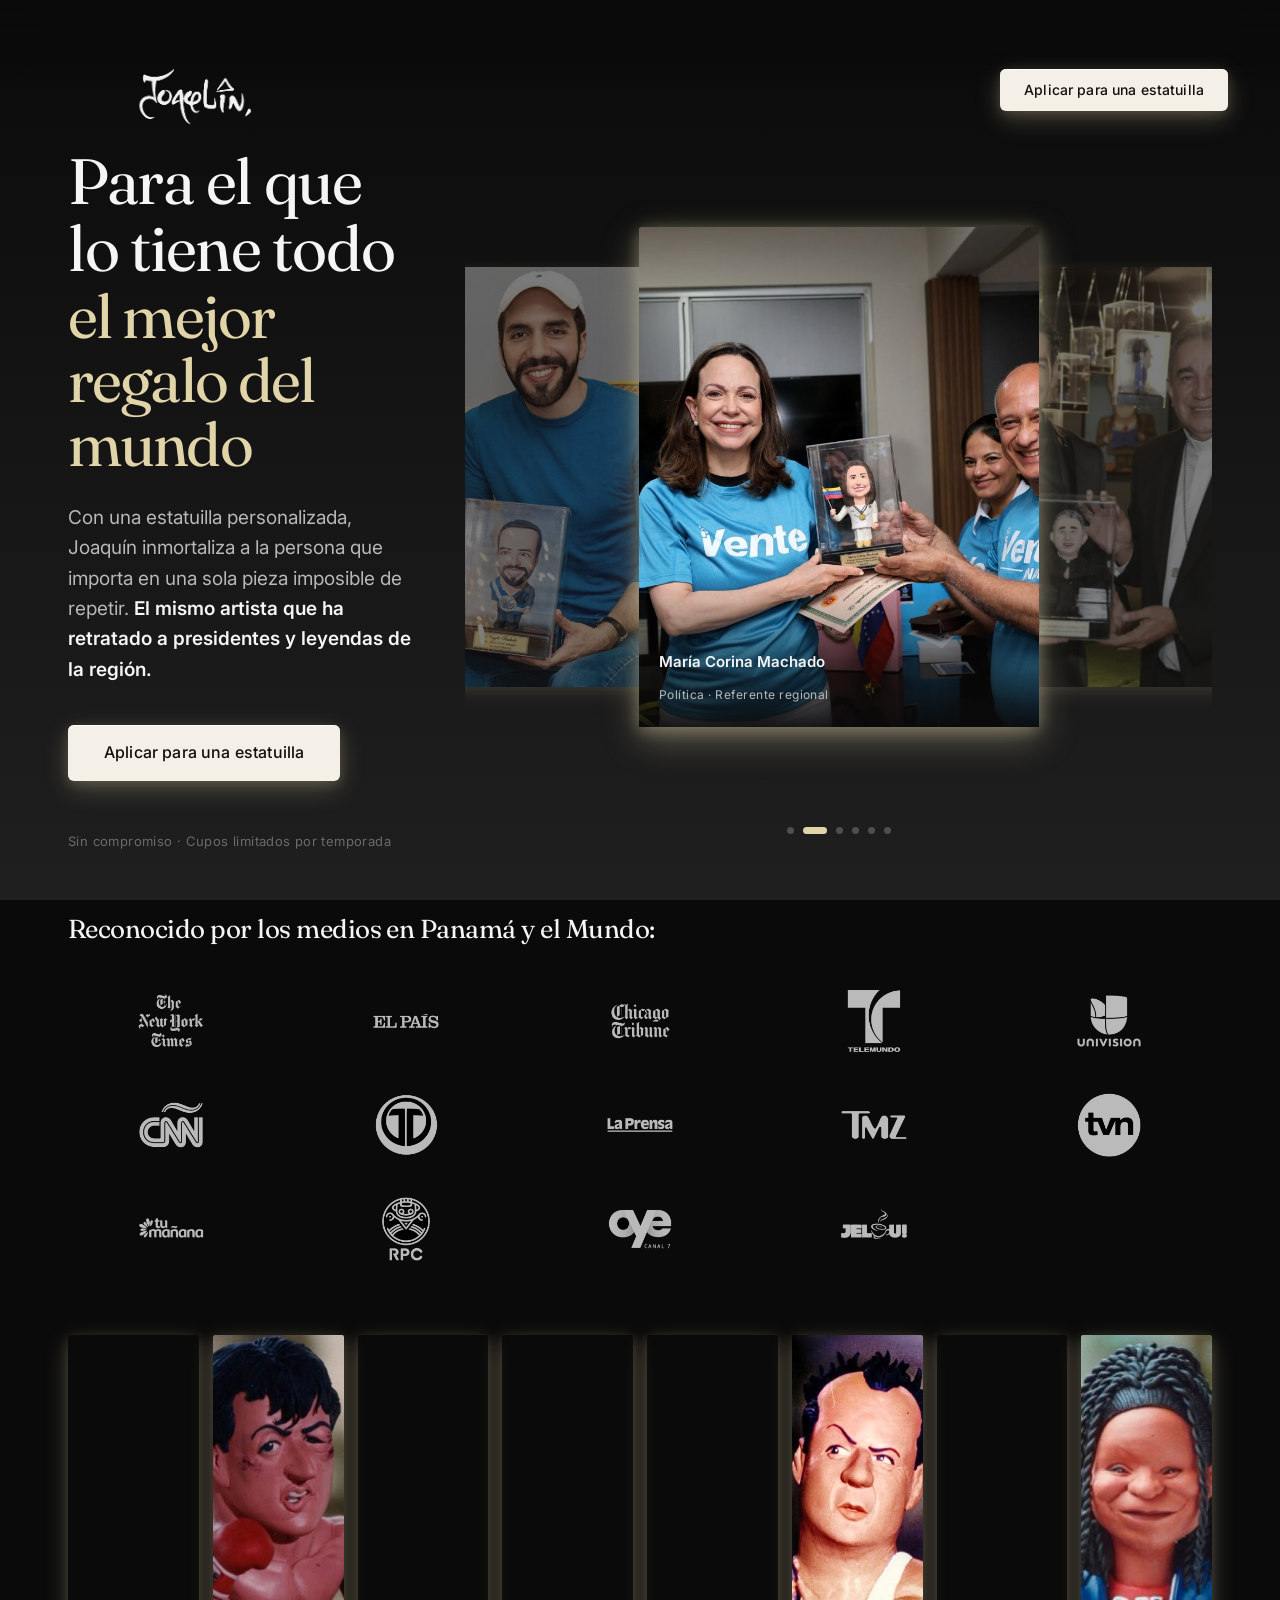
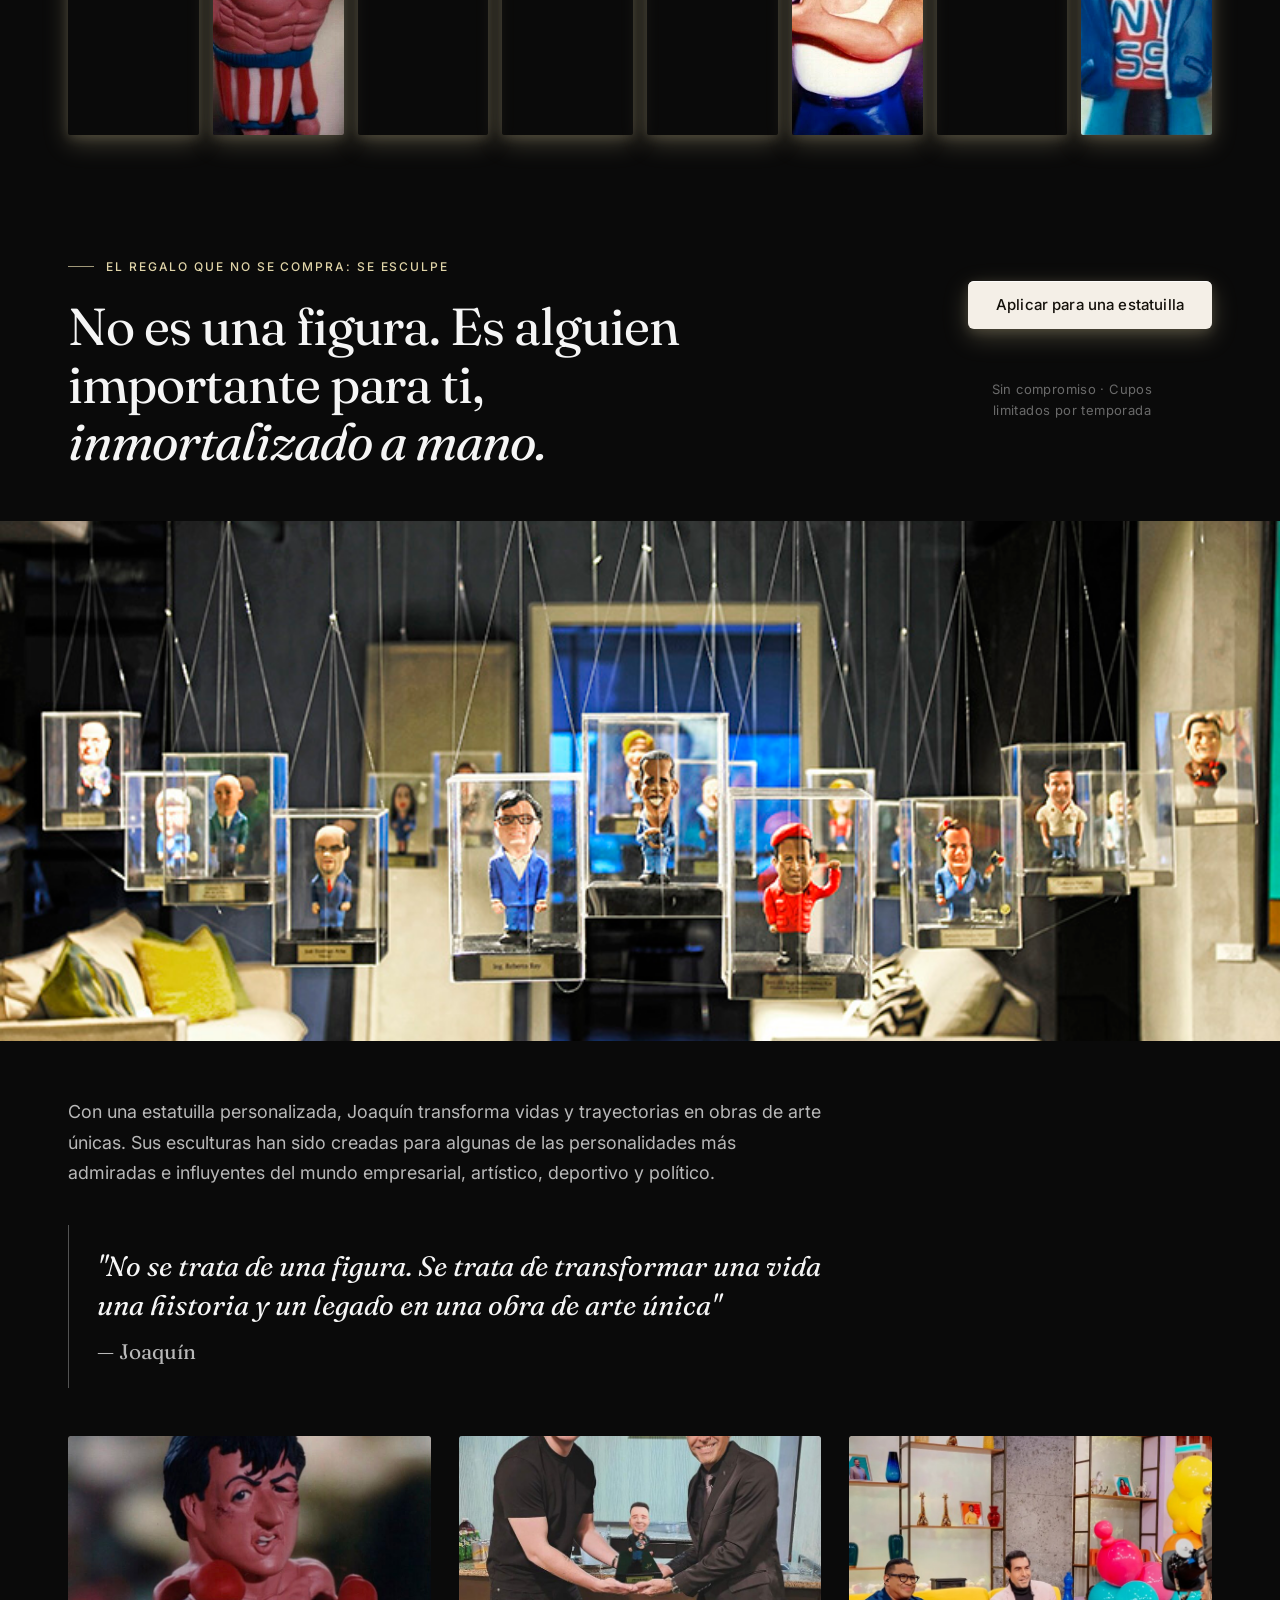
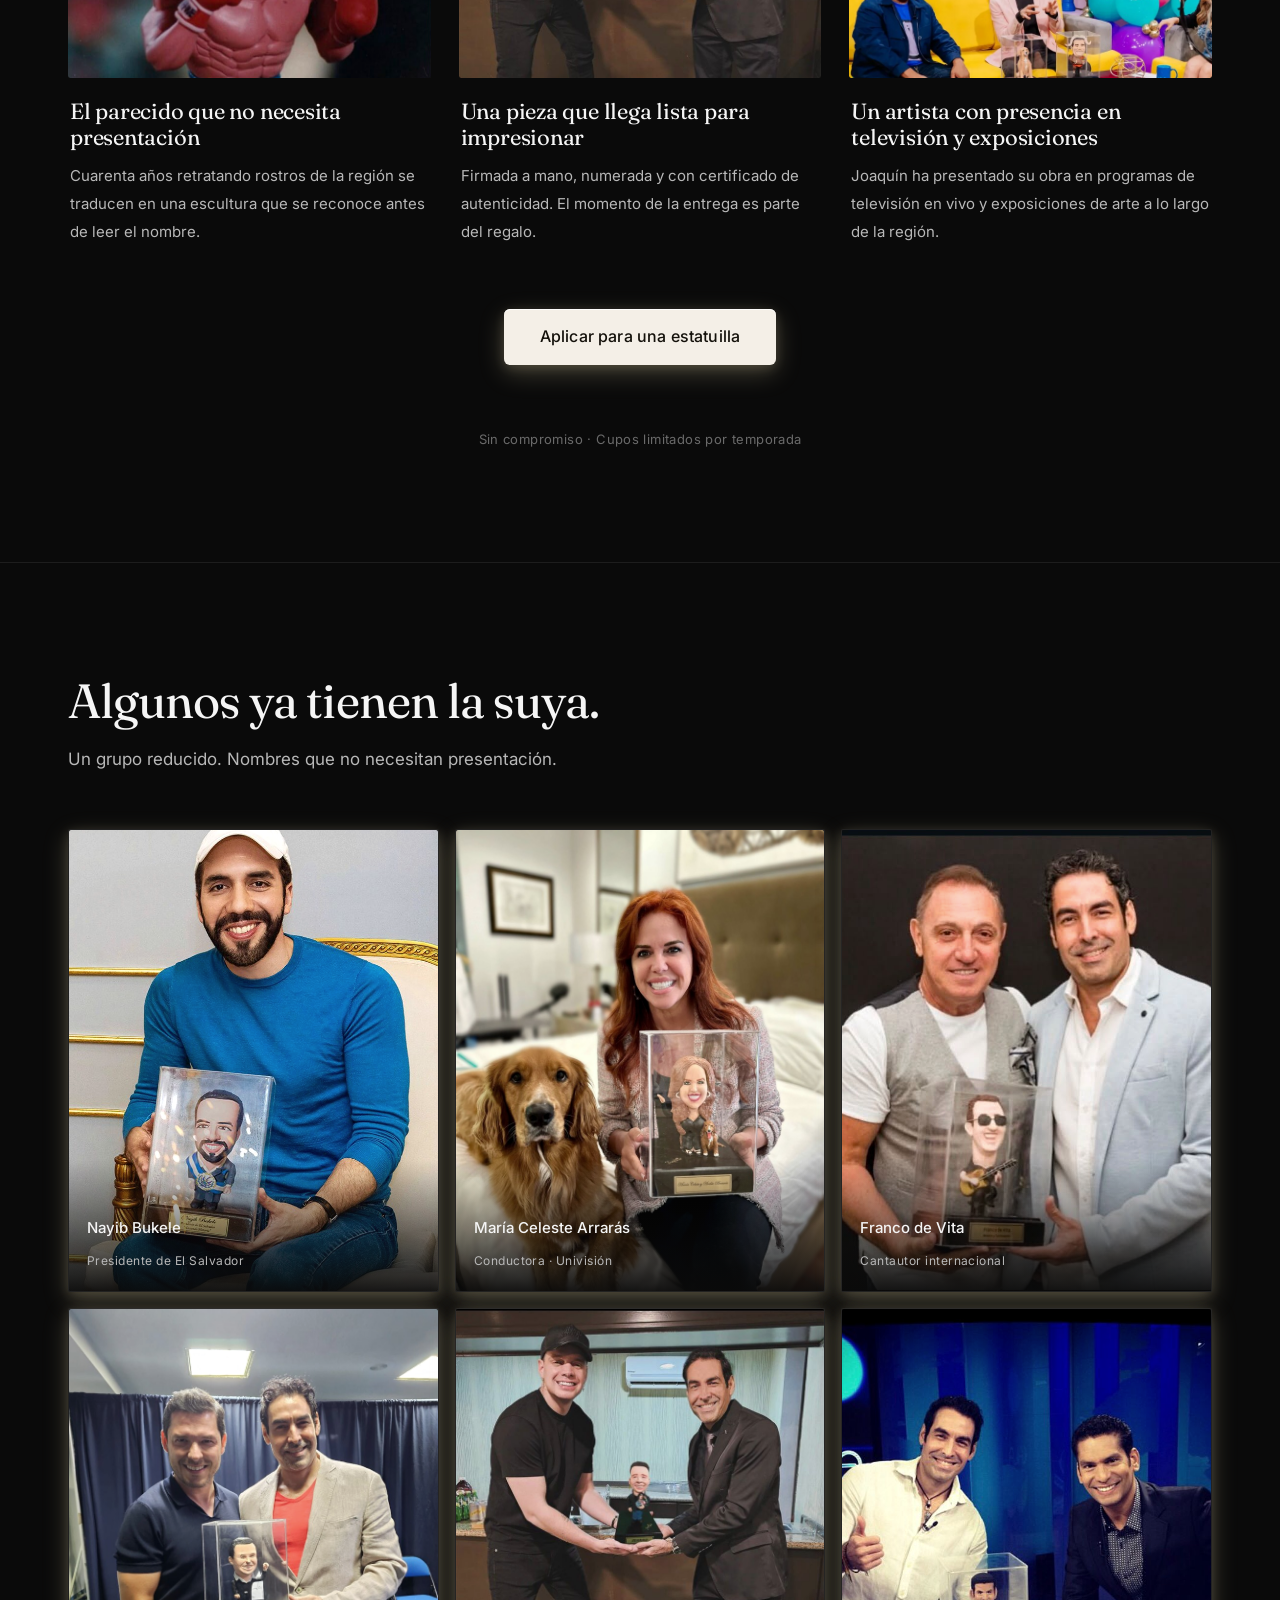
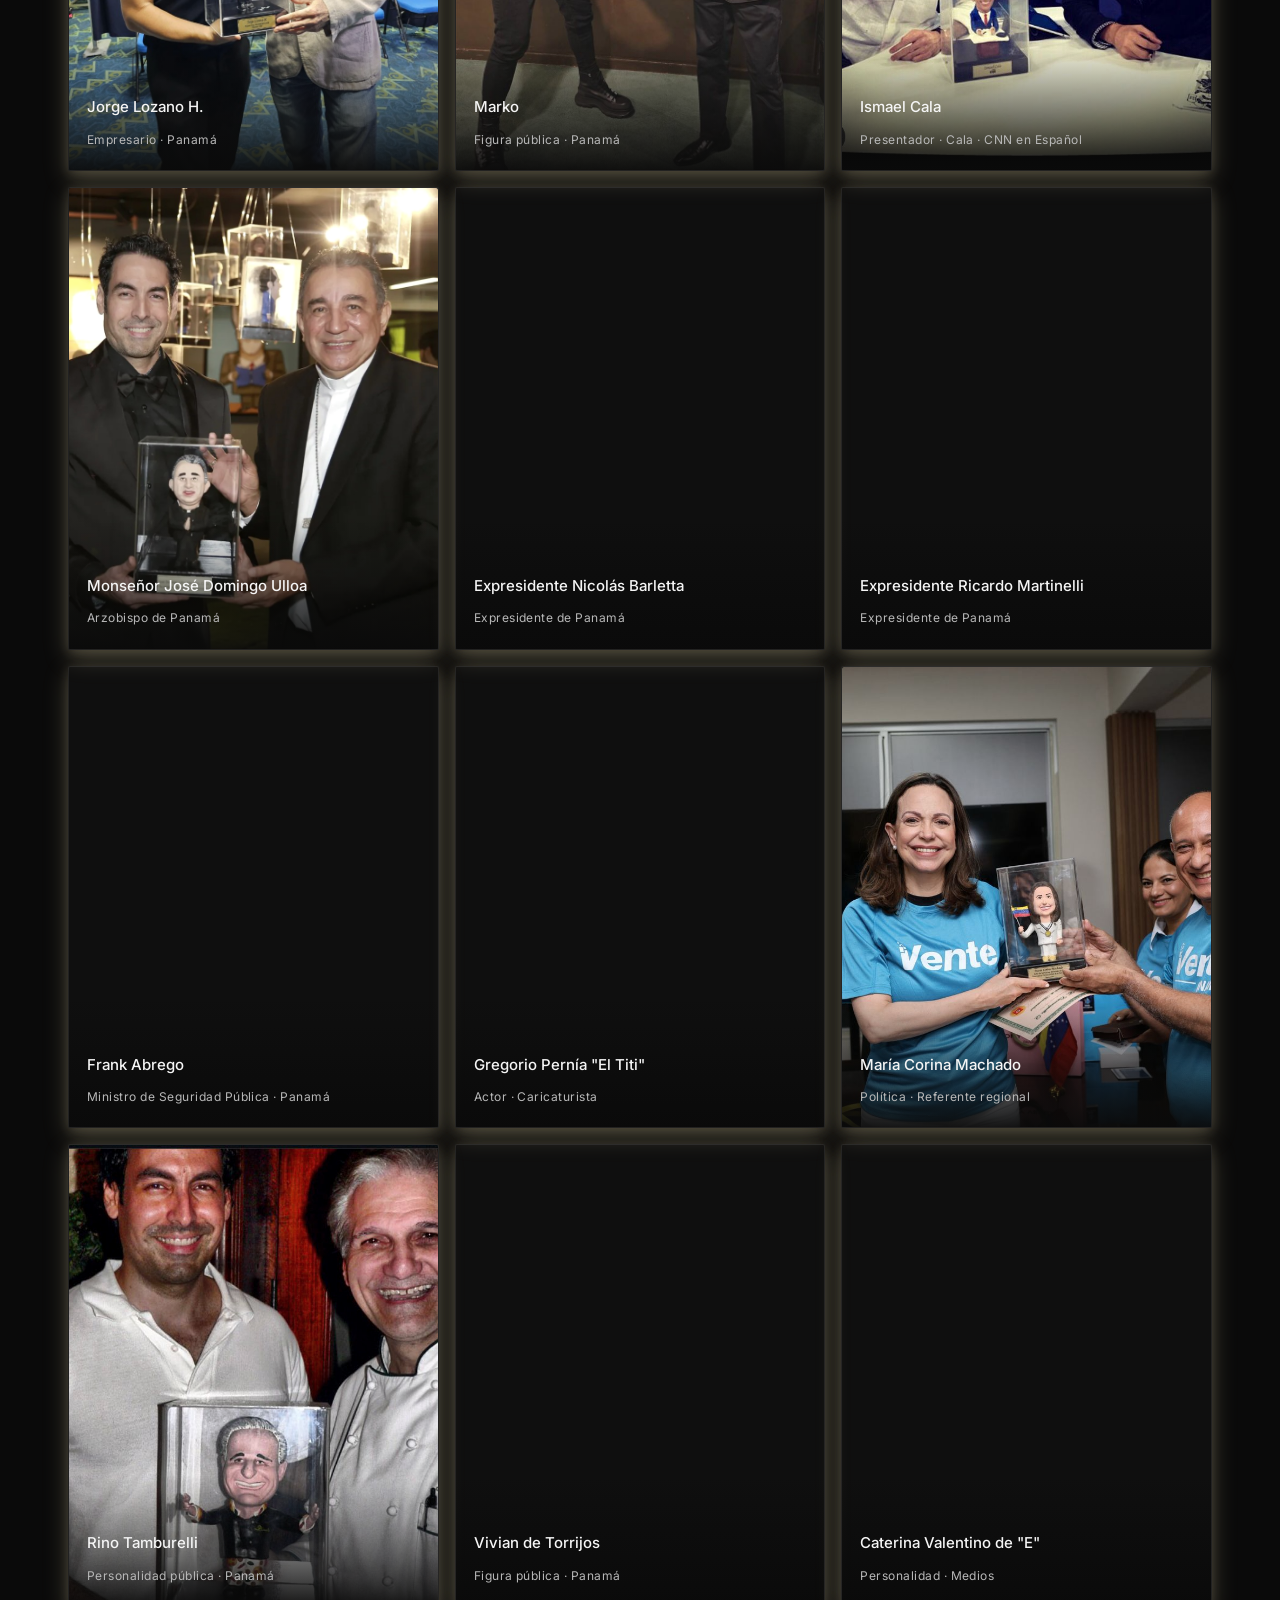
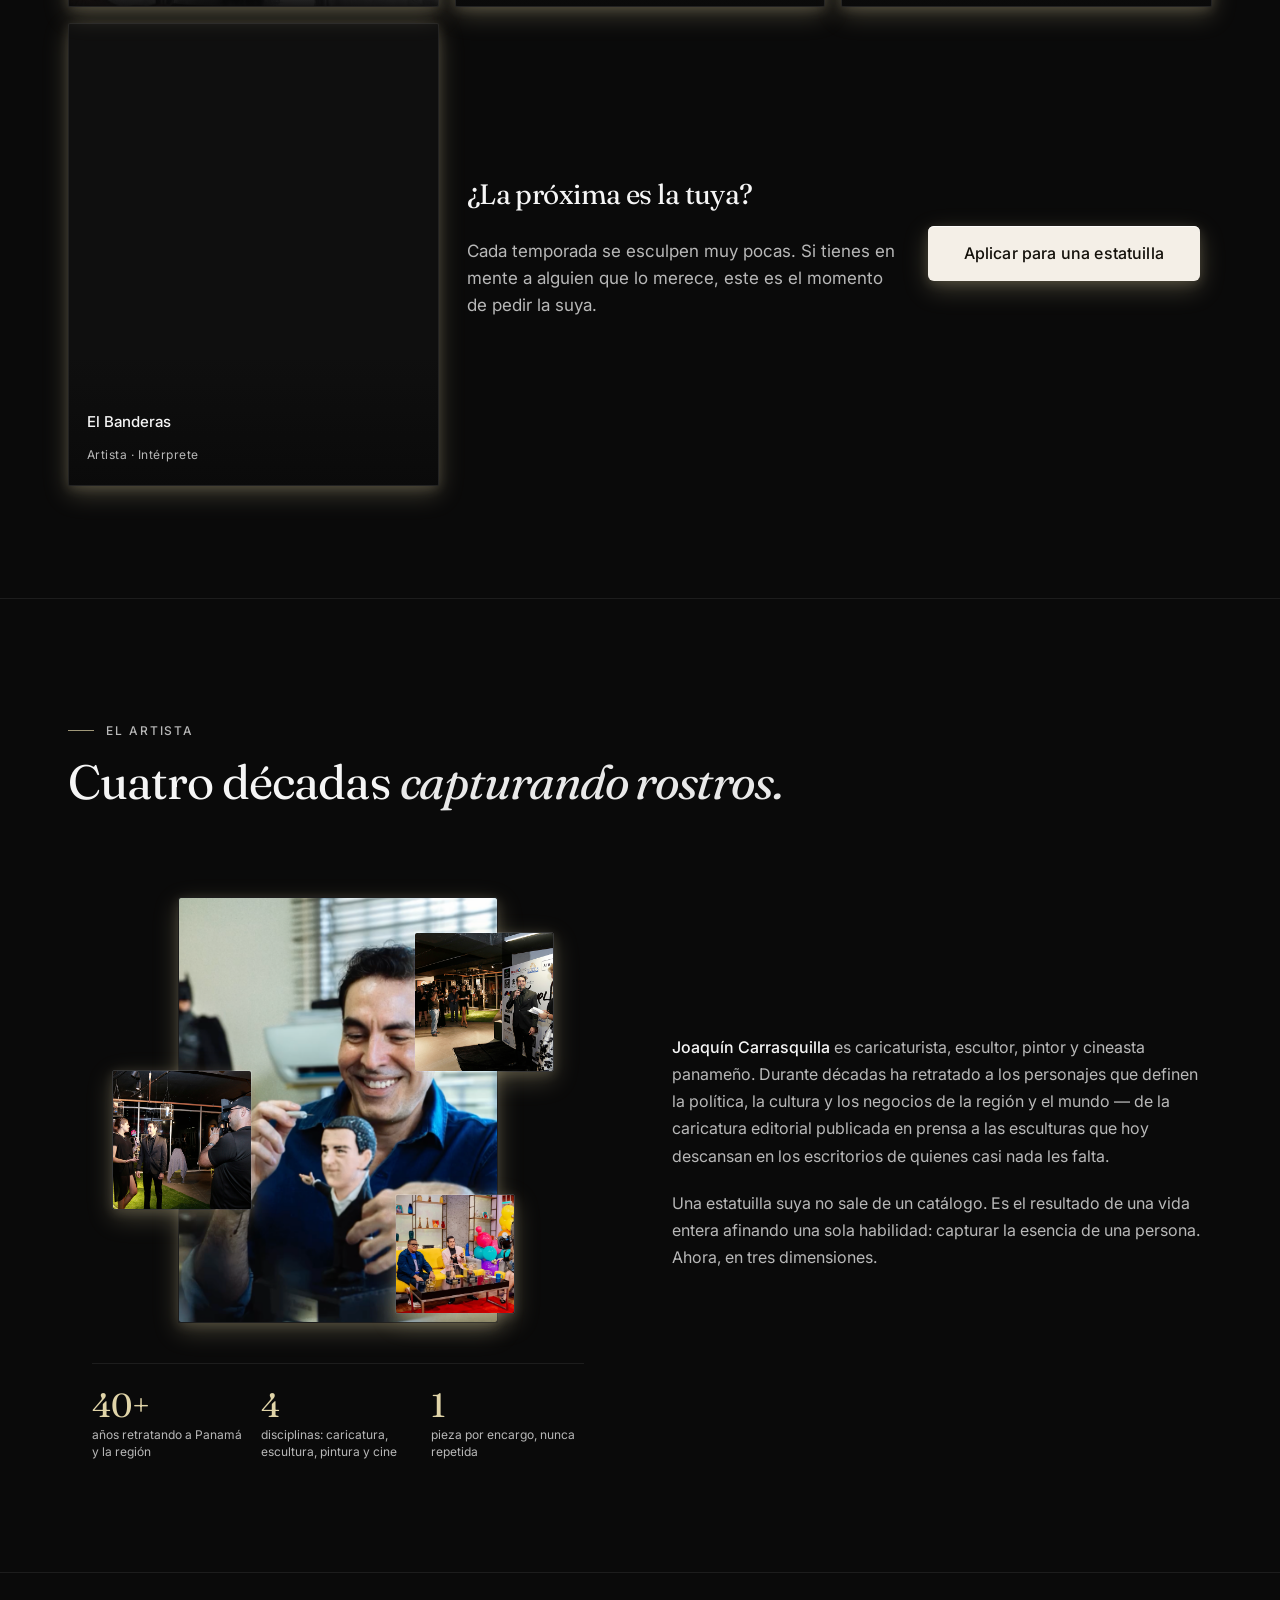
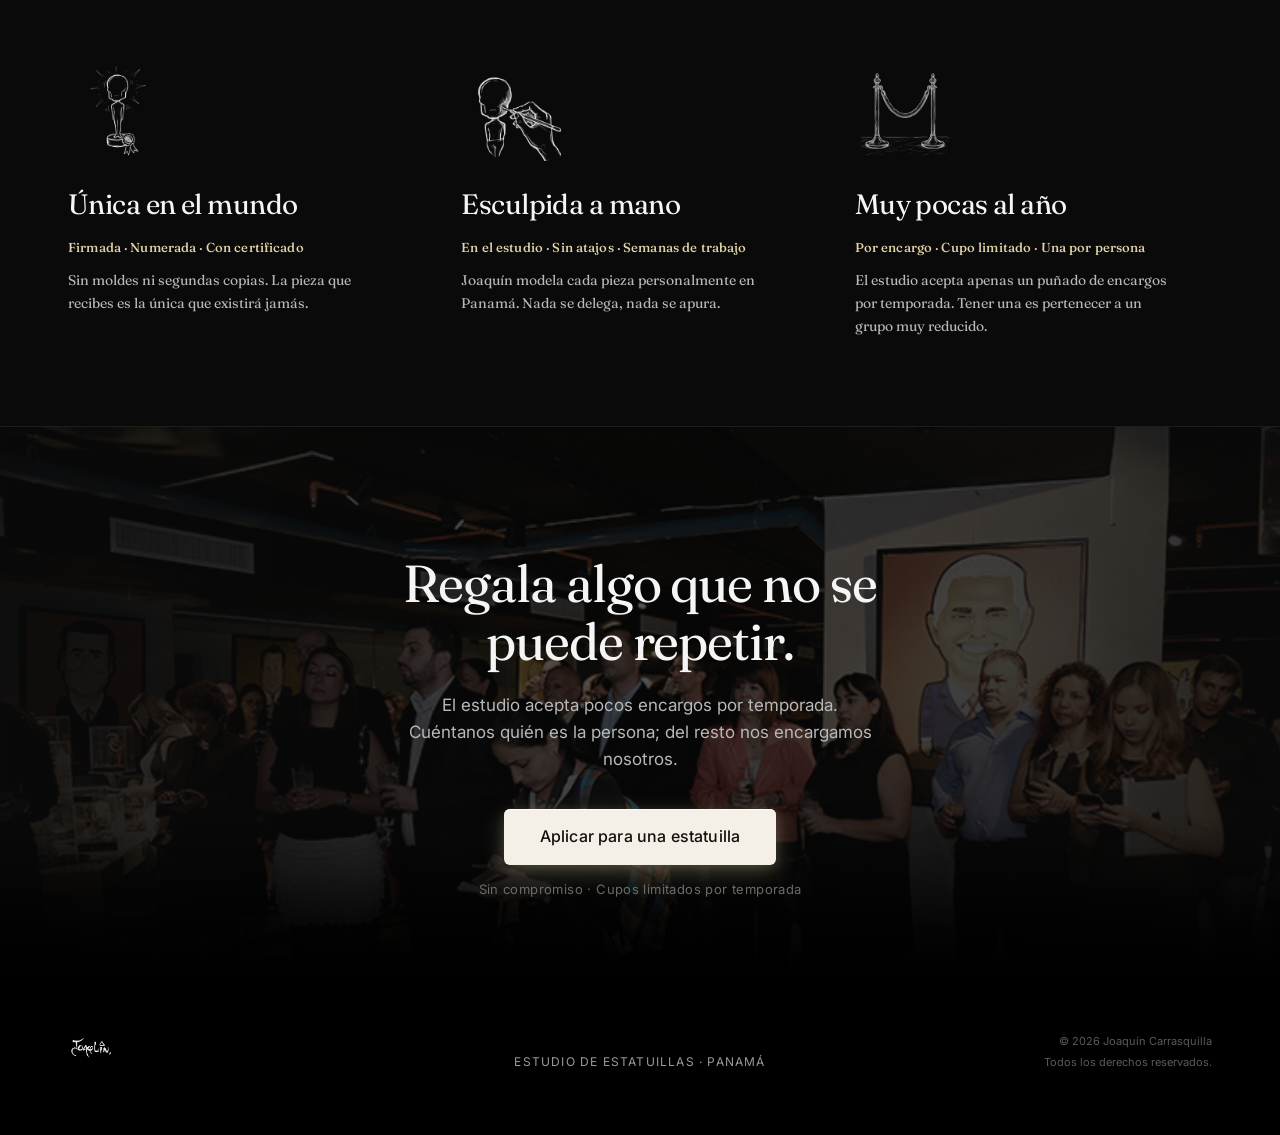
==== index.html @ ce5c1c15 "Update hero section, carousel, and styling - Change hero h1 to "Para el que lo tiene todo el mejor r" ====
<!doctype html>
<html lang="es">
<head>
  <meta charset="utf-8" />
  <meta name="viewport" content="width=device-width, initial-scale=1" />
  <title>Joaquín Carrasquilla — Estatuillas esculpidas a mano, por encargo</title>
  <meta name="description" content="Una escultura del rostro que importa, esculpida a mano por Joaquín Carrasquilla, el artista que ha retratado a presidentes y figuras de la región. Pieza única, firmada y numerada. Por encargo." />

  <link rel="preconnect" href="https://fonts.googleapis.com">
  <link rel="preconnect" href="https://fonts.gstatic.com" crossorigin>
  <link href="https://fonts.googleapis.com/css2?family=Inter:wght@300;400;500;600&family=Fraunces:ital,opsz,wght@0,9..144,400;0,9..144,500;1,9..144,400;1,9..144,500&display=swap" rel="stylesheet">

  <link rel="stylesheet" href="styles.css" />
</head>
<body>

  <!-- HEADER -->
  <header class="site-header">
    <div class="header-inner">
      <a class="logo" href="#top" aria-label="Joaquín Carrasquilla — inicio">
        <img src="assets/logo.png" alt="Joaquín Carrasquilla" width="320" height="88" decoding="async" />
      </a>
      <a class="btn btn-hero" href="solicitar.html">
        <span class="btn-label">Aplicar para una estatuilla</span>
      </a>
    </div>
  </header>

  <!-- HERO -->
  <section id="top" class="hero" aria-label="Presentación">
    <div class="hero-inner container">
      <div class="hero-content">
        <h1 class="hero-title">
          Para el que lo tiene todo<br />
          <span class="text-gold">el mejor regalo del mundo</span>
        </h1>
        <p class="hero-sub">
          Con una estatuilla personalizada, Joaquín inmortaliza a la persona que importa
          en una sola pieza imposible de repetir.
          <strong>El mismo artista que ha retratado a presidentes y leyendas de la región.</strong>
        </p>
        <a class="btn btn-hero" href="solicitar.html">
          <span class="btn-label">Aplicar para una estatuilla</span>
        </a>
        <p class="cta-note">Sin compromiso · Cupos limitados por temporada</p>
      </div>

      <div class="hero-carousel" aria-label="Galería de estatuillas">
        <div class="hero-slideshow">
          <figure class="hero-slide">
            <img src="assets/cliente-con-estatuilla/IMG_2627-e7383acf-987b-4b31-b4e6-dbb208cc5019.png" alt="Nayib Bukele con su estatuilla" decoding="async" />
            <figcaption>
              <strong>Nayib Bukele</strong>
              <span>Presidente de El Salvador</span>
            </figcaption>
          </figure>
          <figure class="hero-slide">
            <img src="assets/cliente-con-estatuilla/Maria Corina Machado.jpeg" alt="María Corina Machado con su estatuilla" decoding="async" />
            <figcaption>
              <strong>María Corina Machado</strong>
              <span>Política · Referente regional</span>
            </figcaption>
          </figure>
          <figure class="hero-slide">
            <img src="assets/cliente-con-estatuilla/Mis_esculturas__reunidas_en_un_mismo_espacio._Cada_pieza_con_su_historia__cada_detalle_con_su_r-2-c04f47b6-1784-4fe5-88b1-f902768b5a1e.png" alt="Monseñor Ulloa con su estatuilla en exposición" decoding="async" />
            <figcaption>
              <strong>Monseñor José Domingo Ulloa</strong>
              <span>Arzobispo de Panamá</span>
            </figcaption>
          </figure>
          <figure class="hero-slide">
            <img src="assets/cliente-con-estatuilla/IMG_2630-4d0dea5f-8acf-4399-ab27-2319d4a610f1.png" alt="Ismael Cala con su estatuilla en Cala CNN" decoding="async" />
            <figcaption>
              <strong>Ismael Cala</strong>
              <span>Presentador · Cala · CNN en Español</span>
            </figcaption>
          </figure>
          <figure class="hero-slide">
            <img src="assets/cliente-con-estatuilla/IMG_2628-bec510d0-ad0a-4d97-8ea1-d12f23ac2057.png" alt="María Celeste con su estatuilla" decoding="async" />
            <figcaption>
              <strong>María Celeste Arrarás</strong>
              <span>Conductora · Univisión</span>
            </figcaption>
          </figure>
          <figure class="hero-slide">
            <img src="assets/cliente-con-estatuilla/Franco-deVita.jpeg" alt="Franco de Vita con su estatuilla" decoding="async" />
            <figcaption>
              <strong>Franco de Vita</strong>
              <span>Cantautor internacional</span>
            </figcaption>
          </figure>
        </div>
      </div>
    </div>
  </section>

  <!-- AS SEEN ON -->
  <section class="seen-on" aria-label="Visto en medios">
    <div class="container">
      <p class="seen-on__label">Reconocido por los medios en Panamá y el Mundo:</p>
      <ul class="seen-on__grid">
        <li><img src="assets/media-logos/2-5.png" alt="The New York Times" width="120" height="48" loading="lazy" decoding="async" /></li>
        <li><img src="assets/media-logos/2-6.png" alt="El País" width="120" height="48" loading="lazy" decoding="async" /></li>
        <li><img src="assets/media-logos/2-4.png" alt="Chicago Tribune" width="120" height="48" loading="lazy" decoding="async" /></li>
        <li><img src="assets/media-logos/2-7.png" alt="Telemundo" width="120" height="48" loading="lazy" decoding="async" /></li>
        <li><img src="assets/media-logos/2-8.png" alt="Univisión" width="120" height="48" loading="lazy" decoding="async" /></li>
        <li><img src="assets/media-logos/6.png" alt="CNN en Español" width="120" height="48" loading="lazy" decoding="async" /></li>
        <li><img src="assets/media-logos/1.png" alt="Telemetro" width="120" height="48" loading="lazy" decoding="async" /></li>
        <li><img src="assets/media-logos/5.png" alt="La Prensa" width="120" height="48" loading="lazy" decoding="async" /></li>
        <li><img src="assets/media-logos/4.png" alt="TMZ" width="120" height="48" loading="lazy" decoding="async" /></li>
        <li><img src="assets/media-logos/2.png" alt="TVN" width="120" height="48" loading="lazy" decoding="async" /></li>
        <li><img src="assets/media-logos/7.png" alt="Tu Mañana" width="120" height="48" loading="lazy" decoding="async" /></li>
        <li><img src="assets/media-logos/8.png" alt="RPC" width="120" height="48" loading="lazy" decoding="async" /></li>
        <li><img src="assets/media-logos/9.png" alt="OYE Canal 7" width="120" height="48" loading="lazy" decoding="async" /></li>
        <li><img src="assets/media-logos/3.png" alt="Jelou!" width="120" height="48" loading="lazy" decoding="async" /></li>
      </ul>
    </div>
  </section>

  <!-- SCULPTURE STRIP -->
  <section class="sculpt-strip-section" aria-label="Esculturas esculpidas a mano">
    <div class="container">
      <ul class="sculpt-strip">
        <li class="sculpt-strip__item"><img src="assets/estatuilla-sola/IMG_2632-35d587b5-4e0b-45d2-9307-9f7c1fdc1393.png" alt="Estatuilla de Jorge Lozano H." width="300" height="400" loading="lazy" decoding="async" /></li>
        <li class="sculpt-strip__item sculpt-strip__item--mobile"><img src="assets/estatuilla-sola/escultura-rocky.jpeg" alt="Escultura caricatura de Rocky Balboa" width="300" height="400" loading="lazy" decoding="async" /></li>
        <li class="sculpt-strip__item"><img src="assets/estatuilla-sola/IMG_2633-0593293c-0584-4aa1-981b-858188f16f3b.png" alt="Estatuilla de Nayib Bukele" width="300" height="400" loading="lazy" decoding="async" /></li>
        <li class="sculpt-strip__item"><img src="assets/estatuilla-sola/escultura-hopkins.jpeg" alt="Escultura caricatura de Anthony Hopkins" width="300" height="400" loading="lazy" decoding="async" /></li>
        <li class="sculpt-strip__item"><img src="assets/estatuilla-sola/Mis_esculturas__reunidas_en_un_mismo_espacio._Cada_pieza_con_su_historia__cada_detalle_con_su_r-5-7283a736-3148-4349-a7e0-1f55900a8224.png" alt="Estatuilla de Álvaro Alvarado y Casimiro" width="300" height="400" loading="lazy" decoding="async" /></li>
        <li class="sculpt-strip__item sculpt-strip__item--mobile"><img src="assets/estatuilla-sola/escultura-willis.jpeg" alt="Escultura caricatura de Bruce Willis" width="300" height="400" loading="lazy" decoding="async" /></li>
        <li class="sculpt-strip__item"><img src="assets/estatuilla-sola/IMG_2634-b5064332-3b4e-409b-bf73-21cee9136ae9.png" alt="Estatuilla de María Celeste Arrarás" width="300" height="400" loading="lazy" decoding="async" /></li>
        <li class="sculpt-strip__item sculpt-strip__item--mobile"><img src="assets/estatuilla-sola/escultura-whoopi.jpeg" alt="Escultura caricatura de Whoopi Goldberg" width="300" height="400" loading="lazy" decoding="async" /></li>
      </ul>
    </div>
  </section>

  <!-- MAIN COPY -->
  <section class="story">
    <div class="container story-inner story-inner--wide">
      <div class="story-intro">
        <div class="story-intro__copy">
          <p class="story-kicker">El regalo que no se compra: se esculpe</p>
          <h2 class="story-title">No es una figura. Es alguien importante para ti, <em>inmortalizado a mano.</em></h2>
        </div>
        <div class="story-intro__action">
          <a class="btn btn-hero" href="solicitar.html">
            <span class="btn-label">Aplicar para una estatuilla</span>
          </a>
          <p class="cta-note">Sin compromiso · Cupos limitados por temporada</p>
        </div>
      </div>
    </div>

    <figure class="story-banner" aria-hidden="true">
      <img
        src="assets/expocision/esculturas_colgadas_expo-9c81c54c-c527-4c65-b3d5-cafd2fafb744.png"
        alt=""
        loading="lazy" decoding="async"
      />
    </figure>

    <div class="container story-inner story-inner--wide">
      <div class="story-body">
        <p>
          Con una estatuilla personalizada, Joaquín transforma vidas y trayectorias en obras de arte únicas. Sus esculturas han sido creadas para algunas de las personalidades
          más admiradas e influyentes del mundo empresarial, artístico, deportivo y político.
        </p>
        <p class="story-pull">
          "No se trata de una figura. Se trata de transformar una vida una historia y un legado en una obra de arte única"<br />
          <span class="story-pull__attribution">— Joaquín</span>
        </p>
      </div>

      <ul class="story-points" aria-label="Por qué es diferente">
        <li class="story-point">
          <div class="story-point__media">
            <img src="assets/estatuilla-sola/escultura-rocky.jpeg" alt="Estatuilla esculpida a mano por Joaquín Carrasquilla" loading="lazy" decoding="async" />
          </div>
          <div class="story-point__copy">
            <strong>El parecido que no necesita presentación</strong>
            <span>Cuarenta años retratando rostros de la región se traducen en una escultura que se reconoce antes de leer el nombre.</span>
          </div>
        </li>
        <li class="story-point">
          <div class="story-point__media">
            <img src="assets/cliente-con-estatuilla/IMG_2631-c5213967-e4c7-443c-9366-b4a86f2693a8.png" alt="Entrega de estatuilla de Marko" loading="lazy" decoding="async" />
          </div>
          <div class="story-point__copy">
            <strong>Una pieza que llega lista para impresionar</strong>
            <span>Firmada a mano, numerada y con certificado de autenticidad. El momento de la entrega es parte del regalo.</span>
          </div>
        </li>
        <li class="story-point">
          <div class="story-point__media">
            <img src="assets/joaquin-en-vivo/Gracias_a__jeloutvn_por_la_invitacio_n_y_a__eddyvasquezwao___nathygonzalez7_y__adrisininsta_por_-8d13ff79-414c-4a55-bda4-de28b7d63c16.png" alt="Joaquín presentando sus esculturas en televisión en vivo" loading="lazy" decoding="async" />
          </div>
          <div class="story-point__copy">
            <strong>Un artista con presencia en televisión y exposiciones</strong>
            <span>Joaquín ha presentado su obra en programas de televisión en vivo y exposiciones de arte a lo largo de la región.</span>
          </div>
        </li>
      </ul>

      <div class="section-cta section-cta--story">
        <a class="btn btn-hero" href="solicitar.html">
          <span class="btn-label">Aplicar para una estatuilla</span>
        </a>
        <p class="cta-note">Sin compromiso · Cupos limitados por temporada</p>
      </div>
    </div>
  </section>

  <!-- SOCIAL PROOF -->
  <section id="galeria" class="proof" aria-label="Quién ya tiene la suya">
    <div class="container">
      <header class="section-head">
        <h2 class="section-title">Algunos ya tienen la suya.</h2>
        <p class="section-lead">Un grupo reducido. Nombres que no necesitan presentación.</p>
      </header>

      <div class="proof-grid">
        <figure class="proof-card">
          <img src="assets/cliente-con-estatuilla/IMG_2627-e7383acf-987b-4b31-b4e6-dbb208cc5019.png" alt="Nayib Bukele con su estatuilla" loading="lazy" decoding="async" />
          <figcaption>
            <strong>Nayib Bukele</strong>
            <span>Presidente de El Salvador</span>
          </figcaption>
        </figure>
        <figure class="proof-card">
          <img src="assets/cliente-con-estatuilla/IMG_2628-bec510d0-ad0a-4d97-8ea1-d12f23ac2057.png" alt="María Celeste con su estatuilla" loading="lazy" decoding="async" />
          <figcaption>
            <strong>María Celeste Arrarás</strong>
            <span>Conductora · Univisión</span>
          </figcaption>
        </figure>
        <figure class="proof-card">
          <img src="assets/cliente-con-estatuilla/Franco-deVita.jpeg" alt="Franco de Vita con su estatuilla" loading="lazy" decoding="async" />
          <figcaption>
            <strong>Franco de Vita</strong>
            <span>Cantautor internacional</span>
          </figcaption>
        </figure>
        <figure class="proof-card">
          <img src="assets/cliente-con-estatuilla/IMG_2629-5e791392-01d3-4bed-9afb-c70bd09bcc63.png" alt="Jorge Lozano con su estatuilla" loading="lazy" decoding="async" />
          <figcaption>
            <strong>Jorge Lozano H.</strong>
            <span>Empresario · Panamá</span>
          </figcaption>
        </figure>
        <figure class="proof-card">
          <img src="assets/cliente-con-estatuilla/IMG_2631-c5213967-e4c7-443c-9366-b4a86f2693a8.png" alt="Entrega de estatuilla MARKO" loading="lazy" decoding="async" />
          <figcaption>
            <strong>Marko</strong>
            <span>Figura pública · Panamá</span>
          </figcaption>
        </figure>
        <figure class="proof-card">
          <img src="assets/cliente-con-estatuilla/IMG_2630-4d0dea5f-8acf-4399-ab27-2319d4a610f1.png" alt="Ismael Cala con su estatuilla" loading="lazy" decoding="async" />
          <figcaption>
            <strong>Ismael Cala</strong>
            <span>Presentador · Cala · CNN en Español</span>
          </figcaption>
        </figure>

        <figure class="proof-card proof-card--wide">
          <img src="assets/cliente-con-estatuilla/Mis_esculturas__reunidas_en_un_mismo_espacio._Cada_pieza_con_su_historia__cada_detalle_con_su_r-2-c04f47b6-1784-4fe5-88b1-f902768b5a1e.png" alt="Monseñor Ulloa con su estatuilla en exposición" loading="lazy" decoding="async" />
          <figcaption>
            <strong>Monseñor José Domingo Ulloa</strong>
            <span>Arzobispo de Panamá</span>
          </figcaption>
        </figure>

        <figure class="proof-card">
          <img src="assets/cliente-con-estatuilla/Expresidente Nicolás Barletta.jpeg" alt="Expresidente Nicolás Barletta con su estatuilla" loading="lazy" decoding="async" />
          <figcaption>
            <strong>Expresidente Nicolás Barletta</strong>
            <span>Expresidente de Panamá</span>
          </figcaption>
        </figure>

        <figure class="proof-card">
          <img src="assets/cliente-con-estatuilla/Expresidente Ricardo Martinelli.jpeg" alt="Expresidente Ricardo Martinelli con su estatuilla" loading="lazy" decoding="async" />
          <figcaption>
            <strong>Expresidente Ricardo Martinelli</strong>
            <span>Expresidente de Panamá</span>
          </figcaption>
        </figure>

        <figure class="proof-card">
          <img src="assets/cliente-con-estatuilla/Frank Abrego Ministro de Seguridad Pública.jpeg" alt="Frank Abrego con su estatuilla" loading="lazy" decoding="async" />
          <figcaption>
            <strong>Frank Abrego</strong>
            <span>Ministro de Seguridad Pública · Panamá</span>
          </figcaption>
        </figure>

        <figure class="proof-card">
          <img src="assets/cliente-con-estatuilla/Gregorio Pernía El Titi.jpeg" alt="Gregorio Pernía El Titi con su estatuilla" loading="lazy" decoding="async" />
          <figcaption>
            <strong>Gregorio Pernía "El Titi"</strong>
            <span>Actor · Caricaturista</span>
          </figcaption>
        </figure>

        <figure class="proof-card">
          <img src="assets/cliente-con-estatuilla/Maria Corina Machado.jpeg" alt="María Corina Machado con su estatuilla" loading="lazy" decoding="async" />
          <figcaption>
            <strong>María Corina Machado</strong>
            <span>Política · Referente regional</span>
          </figcaption>
        </figure>

        <figure class="proof-card">
          <img src="assets/cliente-con-estatuilla/Rino Tamburelli.jpeg" alt="Rino Tamburelli con su estatuilla" loading="lazy" decoding="async" />
          <figcaption>
            <strong>Rino Tamburelli</strong>
            <span>Personalidad pública · Panamá</span>
          </figcaption>
        </figure>

        <figure class="proof-card">
          <img src="assets/cliente-con-estatuilla/Vivian de Torrijos.jpeg" alt="Vivian de Torrijos con su estatuilla" loading="lazy" decoding="async" />
          <figcaption>
            <strong>Vivian de Torrijos</strong>
            <span>Figura pública · Panamá</span>
          </figcaption>
        </figure>

        <figure class="proof-card">
          <img src="assets/cliente-con-estatuilla/Caterina Valentino de E.jpeg" alt="Caterina Valentino de E con su estatuilla" loading="lazy" decoding="async" />
          <figcaption>
            <strong>Caterina Valentino de "E"</strong>
            <span>Personalidad · Medios</span>
          </figcaption>
        </figure>

        <figure class="proof-card">
          <img src="assets/cliente-con-estatuilla/El Banderas.jpeg" alt="El Banderas con su estatuilla" loading="lazy" decoding="async" />
          <figcaption>
            <strong>El Banderas</strong>
            <span>Artista · Intérprete</span>
          </figcaption>
        </figure>

        <div class="proof-cta">
          <h3 class="proof-cta__title">¿La próxima es la tuya?</h3>
          <div class="proof-cta__row">
            <p class="proof-cta__text">
              Cada temporada se esculpen muy pocas. Si tienes en mente a alguien que lo merece, este es el momento de pedir la suya.
            </p>
            <a class="btn btn-hero" href="solicitar.html">
              <span class="btn-label">Aplicar para una estatuilla</span>
            </a>
          </div>
        </div>
      </div>
    </div>
  </section>

  <!-- ARTIST -->
  <section class="artist" aria-label="Sobre el artista">
    <div class="container">
      <header class="section-head">
        <p class="section-eyebrow">El artista</p>
        <h2 class="section-title">Cuatro décadas <em>capturando rostros.</em></h2>
      </header>

      <div class="artist-layout">
        <div class="artist-visual">
          <div class="artist-collage">
            <figure class="artist-main">
              <img
                src="assets/joaquin-trabajando/Screenshot 2026-05-20 at 11.42.10 AM.png"
                alt="Joaquín Carrasquilla esculpiendo una estatuilla en su estudio"
                loading="lazy" decoding="async"
              />
            </figure>
            <figure class="artist-inset artist-inset--1">
              <img
                src="assets/joaquin-en-vivo/joako_expo_hablando_publico_atento_expo_addison-1f5ad973-8ae1-4104-9588-5958aeaedfd5.png"
                alt="Joaquín presentando en exposición Addison"
                loading="lazy" decoding="async"
              />
            </figure>
            <figure class="artist-inset artist-inset--2">
              <img
                src="assets/joaquin-en-vivo/joako_entrevista_addison_expo-15bf9979-554d-4e6a-a122-bf63397048c1.png"
                alt="Joaquín en entrevista en exposición"
                loading="lazy" decoding="async"
              />
            </figure>
            <figure class="artist-inset artist-inset--3">
              <img
                src="assets/joaquin-en-vivo/Gracias_a__jeloutvn_por_la_invitacio_n_y_a__eddyvasquezwao___nathygonzalez7_y__adrisininsta_por_-8d13ff79-414c-4a55-bda4-de28b7d63c16.png"
                alt="Joaquín en aparición televisiva"
                loading="lazy" decoding="async"
              />
            </figure>
          </div>

          <ul class="artist-stats" aria-label="Datos del artista">
            <li>
              <strong>40+</strong>
              <span>años retratando a Panamá y la región</span>
            </li>
            <li>
              <strong>4</strong>
              <span>disciplinas: caricatura, escultura, pintura y cine</span>
            </li>
            <li>
              <strong>1</strong>
              <span>pieza por encargo, nunca repetida</span>
            </li>
          </ul>
        </div>

        <div class="artist-copy">
          <p>
            <strong>Joaquín Carrasquilla</strong> es caricaturista, escultor, pintor y cineasta panameño.
            Durante décadas ha retratado a los personajes que definen la política, la cultura y los negocios
            de la región y el mundo — de la caricatura editorial publicada en prensa a las esculturas que hoy
            descansan en los escritorios de quienes casi nada les falta.
          </p>

          <p>
            Una estatuilla suya no sale de un catálogo. Es el resultado de una vida entera afinando
            una sola habilidad: capturar la esencia de una persona. Ahora, en tres dimensiones.
          </p>
        </div>
      </div>
    </div>
  </section>

  <!-- TRUST BADGES -->
  <section class="trust" aria-label="Garantías del estudio">
    <div class="container">
      <div class="trust-grid">

        <article class="trust-badge">
          <div class="trust-badge__icon" aria-hidden="true">
            <img src="assets/trust-icons/unique.png" alt="" width="100" height="100" decoding="async" />
          </div>
          <h3 class="trust-badge__title">Única en el mundo</h3>
          <p class="trust-badge__tags">Firmada · Numerada · Con certificado</p>
          <p class="trust-badge__text">Sin moldes ni segundas copias. La pieza que recibes es la única que existirá jamás.</p>
        </article>

        <article class="trust-badge">
          <div class="trust-badge__icon" aria-hidden="true">
            <img src="assets/trust-icons/hand-made.png" alt="" width="100" height="100" decoding="async" />
          </div>
          <h3 class="trust-badge__title">Esculpida a mano</h3>
          <p class="trust-badge__tags">En el estudio · Sin atajos · Semanas de trabajo</p>
          <p class="trust-badge__text">Joaquín modela cada pieza personalmente en Panamá. Nada se delega, nada se apura.</p>
        </article>

        <article class="trust-badge">
          <div class="trust-badge__icon" aria-hidden="true">
            <img src="assets/trust-icons/exclusive.png" alt="" width="100" height="100" decoding="async" />
          </div>
          <h3 class="trust-badge__title">Muy pocas al año</h3>
          <p class="trust-badge__tags">Por encargo · Cupo limitado · Una por persona</p>
          <p class="trust-badge__text">El estudio acepta apenas un puñado de encargos por temporada. Tener una es pertenecer a un grupo muy reducido.</p>
        </article>

      </div>
    </div>
  </section>

  <!-- FINAL CTA + FOOTER -->
  <section class="cta-band cta-band--closing" aria-label="Llamado a la acción">
    <div class="cta-band__bg">
      <img
        src="assets/expocision/gente_en_expo_addison-1b108e00-6ac4-42f6-a2d3-d2f6da8dff81.png"
        alt=""
        aria-hidden="true"
      />
    </div>
    <div class="cta-band__scrim"></div>
    <div class="container cta-band__content">
      <h2 class="cta-band__title">Regala algo que no se puede repetir.</h2>
      <p class="cta-band__text">
        El estudio acepta pocos encargos por temporada.
        Cuéntanos quién es la persona; del resto nos encargamos nosotros.
      </p>
      <a class="btn btn-cta-band" href="solicitar.html">
        <span class="btn-label">Aplicar para una estatuilla</span>
      </a>
      <p class="cta-note">Sin compromiso · Cupos limitados por temporada</p>
    </div>

    <footer class="site-footer site-footer--closing">
      <div class="site-footer__fade" aria-hidden="true"></div>
      <div class="container site-footer__inner">
        <div class="site-footer__grid">
          <div class="site-footer__logo">
            <img src="assets/logo.png" alt="Joaquín Carrasquilla" width="180" height="50" decoding="async" />
          </div>
          <div class="site-footer__center">
            <p>Estudio de estatuillas · Panamá</p>
          </div>
          <div class="site-footer__legal">
            <p>© 2026 Joaquín Carrasquilla</p>
            <p>Todos los derechos reservados.</p>
          </div>
        </div>
      </div>
    </footer>
  </section>

  <script src="script.js"></script>
</body>
</html>
---- styles.css ----
/* ============================================================
   Joaquín Carrasquilla — Conversion funnel
   Restrained · gallery · black + dark gray + warm ivory.
   Champagne gold used sparingly: accents, rules, key numerals.
   ============================================================ */

:root {
  --bg-top: #0a0a0a;
  --bg-mid: #141414;
  --bg-bot: #1f1f1f;
  --bg-card: rgba(255, 255, 255, 0.025);
  --bg-card-2: rgba(255, 255, 255, 0.04);
  --bg-inset: rgba(0, 0, 0, 0.25);
  --ink: #f5f5f5;
  --ink-soft: #b8b8b8;
  --ink-dim: #6a6a6a;
  --line: rgba(255, 255, 255, 0.08);
  --line-strong: rgba(255, 255, 255, 0.22);
  --gold: #e0d4a8;
  --gold-glow: rgba(224, 212, 168, 0.28);
  --gold-glow-strong: rgba(224, 212, 168, 0.38);
  --gold-drop-glow: 0 8px 26px rgba(224, 212, 168, 0.24), 0 3px 12px rgba(240, 225, 177, 0.16);
  --gold-drop-glow-strong: 0 12px 36px rgba(224, 212, 168, 0.36), 0 4px 16px rgba(240, 225, 177, 0.24), 0 0 20px rgba(224, 212, 168, 0.12);
  --image-radius: 2px;
  --max: 1200px;
  --display: "Fraunces", Georgia, serif;
  --serif: "Fraunces", Georgia, serif;
  --sans: "Inter", -apple-system, BlinkMacSystemFont, "Helvetica Neue", Arial, sans-serif;
  --header-h: 80px;
}

*, *::before, *::after { box-sizing: border-box; }

html {
  scroll-behavior: smooth;
  background: var(--bg-top);
}

body {
  margin: 0;
  padding: 0;
  overflow-x: hidden;
  background: linear-gradient(180deg, var(--bg-top) 0%, var(--bg-mid) 45%, var(--bg-bot) 100%);
  background-attachment: fixed;
  color: var(--ink);
  font-family: var(--sans);
  font-size: 17px;
  font-weight: 400;
  line-height: 1.65;
  -webkit-font-smoothing: antialiased;
  -moz-osx-font-smoothing: grayscale;
}

img { max-width: 100%; display: block; }

.hero-slide img,
.proof-card,
.artist-main,
.artist-inset,
.upload-thumb {
  border-radius: var(--image-radius);
  box-shadow: var(--gold-drop-glow);
}

.hero-slide img,
.proof-card img,
.artist-main img,
.artist-inset img,
.upload-thumb img,
.story-point__media img {
  border-radius: var(--image-radius);
}

a {
  color: inherit;
  text-decoration: none;
}

a:focus-visible,
button:focus-visible {
  outline: 2px solid var(--gold);
  outline-offset: 3px;
  border-radius: 2px;
}

em { font-style: italic; }

.container {
  width: 100%;
  max-width: var(--max);
  margin: 0 auto;
  padding: 0 28px;
}

/* ---------- Buttons ---------- */
.btn {
  display: inline-flex;
  flex-direction: column;
  align-items: center;
  justify-content: center;
  gap: 4px;
  font-family: var(--sans);
  cursor: pointer;
  border: none;
  border-radius: 6px;
  box-shadow: none;
  transition:
    background 0.3s ease,
    color 0.3s ease,
    border-color 0.3s ease,
    box-shadow 0.35s ease;
}

.btn-label {
  font-family: var(--sans);
  font-size: 15px;
  font-weight: 500;
  letter-spacing: 0.01em;
  text-transform: none;
  line-height: 1.35;
}

.btn-sub {
  font-family: var(--sans);
  font-size: 12px;
  font-weight: 400;
  letter-spacing: 0.01em;
  text-transform: none;
  opacity: 0.68;
}

/* Header — outlined ghost */
.btn-header {
  flex-direction: row;
  gap: 0;
  padding: 11px 20px;
  background: transparent;
  color: var(--ink);
  border: 1px solid rgba(255, 255, 255, 0.28);
  font-size: 14px;
  letter-spacing: 0.01em;
  font-weight: 500;
  text-transform: none;
  box-shadow: var(--gold-drop-glow);
}

.btn-header:hover {
  background: rgba(255, 255, 255, 0.06);
  border-color: rgba(255, 255, 255, 0.5);
  box-shadow: var(--gold-drop-glow-strong);
}

/* Primary CTAs — warm ivory, grounded */
.btn-hero,
.btn-cta-band,
.btn-submit,
.btn-form-next {
  padding: 17px 36px;
  background: #f4efe7;
  color: #14110b;
  box-shadow:
    inset 0 1px 0 rgba(255, 255, 255, 0.85),
    var(--gold-drop-glow);
}

.btn-hero:hover,
.btn-cta-band:hover,
.btn-submit:hover,
.btn-form-next:hover:not(:disabled) {
  background: #fffaf2;
  box-shadow:
    inset 0 1px 0 rgba(255, 255, 255, 0.9),
    var(--gold-drop-glow-strong);
}

.btn-hero:active,
.btn-cta-band:active,
.btn-submit:active,
.btn-form-next:active:not(:disabled) {
  background: #e8dcc4;
  color: #1a1408;
  box-shadow:
    inset 0 1px 0 rgba(255, 255, 255, 0.7),
    var(--gold-drop-glow);
  transition: background 0.12s ease, box-shadow 0.12s ease, color 0.12s ease;
}

.btn-cta-band {
  display: flex;
  width: fit-content;
  margin-inline: auto;
}

.btn-hero .btn-label,
.btn-cta-band .btn-label,
.btn-submit .btn-label {
  font-size: 16px;
  letter-spacing: 0.01em;
}

.btn-hero .btn-sub,
.btn-cta-band .btn-sub,
.btn-submit .btn-sub {
  color: #2a2a2a;
  opacity: 0.6;
}

.btn-submit {
  width: 100%;
  margin-top: 8px;
}

/* Footer — outlined ghost */
.btn-footer {
  flex-direction: row;
  padding: 11px 22px;
  background: transparent;
  color: var(--ink);
  border: 1px solid rgba(255, 255, 255, 0.22);
  font-size: 14px;
  letter-spacing: 0.01em;
  font-weight: 500;
  text-transform: none;
  box-shadow: var(--gold-drop-glow);
}

.btn-footer:hover {
  background: rgba(255, 255, 255, 0.05);
  border-color: rgba(255, 255, 255, 0.5);
  box-shadow: var(--gold-drop-glow-strong);
}

/* ---------- Header ---------- */
.site-header {
  position: relative;
  z-index: 100;
  height: var(--header-h);
  overflow: visible;
  background: linear-gradient(180deg, rgba(10, 10, 10, 0.86) 0%, rgba(10, 10, 10, 0.5) 80%, transparent 100%);
  backdrop-filter: blur(14px);
  -webkit-backdrop-filter: blur(14px);
}

.header-inner {
  max-width: var(--max);
  margin: 0 auto;
  height: 100%;
  padding: 0 12px;
  display: flex;
  align-items: center;
  justify-content: space-between;
  gap: 32px;
  overflow: visible;
}

.site-header .btn-hero {
  flex-direction: row;
  flex-shrink: 0;
  padding: 12px 24px;
  margin-top: 150px;
}

.site-header .btn-hero .btn-label {
  font-size: 14px;
}

.logo {
  display: flex;
  align-items: flex-end;
  align-self: stretch;
  overflow: visible;
}

.logo img {
  height: 88px;
  width: auto;
  display: block;
  opacity: 0.95;
  border-radius: 0;
  box-shadow: none;
  margin-bottom: -10px;
  transform: translateY(50px) translateX(100px) scale(1.5);
}

/* ---------- Hero ---------- */
.hero {
  position: relative;
  padding: 48px 0 56px;
  overflow: hidden;
}

.hero-inner {
  display: grid;
  grid-template-columns: repeat(3, minmax(0, 1fr));
  gap: 40px 48px;
  align-items: center;
}

.hero-content {
  grid-column: 1;
  position: relative;
  z-index: 5;
  max-width: none;
  margin-inline: 0;
  text-align: left;
}

.hero-carousel {
  grid-column: 2 / 4;
  position: relative;
  z-index: 1;
  width: 100%;
  min-width: 0;
}

/* Framed stage — single card, crossfade */
/* Coverflow stage — 3 cards visible (prev · active · next) */
.hero-slideshow {
  position: relative;
  height: clamp(440px, 52vw, 660px);
  overflow: hidden;
  isolation: isolate;
  touch-action: pan-y;
  user-select: none;
  -webkit-user-select: none;
  -webkit-tap-highlight-color: transparent;
}

.hero-slide {
  position: absolute;
  top: 50%;
  left: 50%;
  width: min(56%, 400px);
  margin: 0;
  opacity: 0;
  z-index: 0;
  pointer-events: none;
  transform: translate(-50%, -50%) scale(0.7);
  transform-origin: center center;
  backface-visibility: hidden;
  will-change: transform, opacity;
  transition:
    transform 0.75s cubic-bezier(0.22, 1, 0.36, 1),
    opacity 0.75s cubic-bezier(0.22, 1, 0.36, 1);
}

.hero-slide img {
  width: 100%;
  aspect-ratio: 4 / 5;
  height: auto;
  object-fit: cover;
  object-position: center 20%;
  border: none;
  filter: contrast(1.03) saturate(0.92);
  transition: box-shadow 0.75s ease;
}

/* Center card */
.hero-slide.is-active {
  opacity: 1;
  z-index: 3;
  pointer-events: auto;
  transform: translate(-50%, -50%) scale(1);
}

.hero-slide.is-active img {
  filter: contrast(1.04) saturate(0.95);
  box-shadow: var(--gold-drop-glow-strong);
}

/* Side cards (peeking) */
.hero-slide.is-prev {
  opacity: 0.5;
  z-index: 2;
  transform: translate(calc(-50% - 72%), -50%) scale(0.84);
}

.hero-slide.is-next {
  opacity: 0.5;
  z-index: 2;
  transform: translate(calc(-50% + 72%), -50%) scale(0.84);
}

.hero-slide.is-prev img,
.hero-slide.is-next img {
  filter: contrast(1) saturate(0.8) brightness(0.9);
}

/* Off-stage cards — parked to their correct side, fully hidden */
.hero-slide.is-far-prev {
  opacity: 0;
  z-index: 1;
  transform: translate(calc(-50% - 132%), -50%) scale(0.7);
}

.hero-slide.is-far-next {
  opacity: 0;
  z-index: 1;
  transform: translate(calc(-50% + 132%), -50%) scale(0.7);
}

.hero-slide figcaption {
  position: absolute;
  bottom: 0;
  left: 0;
  right: 0;
  padding: 64px 20px 20px;
  background: linear-gradient(
    0deg,
    rgba(10, 10, 10, 0.94) 0%,
    rgba(10, 10, 10, 0.45) 52%,
    transparent 100%
  );
  opacity: 0;
  transform: translateY(10px);
  transition:
    opacity 0.7s cubic-bezier(0.22, 1, 0.36, 1) 0.2s,
    transform 0.7s cubic-bezier(0.22, 1, 0.36, 1) 0.2s;
}

.hero-slide.is-active figcaption {
  opacity: 1;
  transform: translateY(0);
}

.hero-slide figcaption strong {
  display: block;
  font-family: var(--sans);
  font-size: 15px;
  font-weight: 600;
  letter-spacing: 0;
  margin-bottom: 4px;
  color: var(--ink);
}

.hero-slide figcaption span {
  font-size: 12px;
  color: var(--ink-soft);
  letter-spacing: 0.04em;
}

/* Prev / next arrows (overlaid on the stage) */
.hero-arrow {
  position: absolute;
  top: 50%;
  transform: translateY(-50%);
  z-index: 4;
  width: 44px;
  height: 44px;
  display: grid;
  place-items: center;
  padding: 0;
  border: 1px solid var(--line-strong);
  border-radius: 50%;
  background: rgba(10, 10, 10, 0.5);
  -webkit-backdrop-filter: blur(8px);
  backdrop-filter: blur(8px);
  color: var(--ink);
  cursor: pointer;
  opacity: 0;
  transition:
    opacity 0.3s ease,
    background 0.25s ease,
    border-color 0.25s ease;
}

.hero-arrow.prev { left: 12px; }
.hero-arrow.next { right: 12px; }

.hero-arrow svg { display: block; }

.hero-slideshow:hover .hero-arrow,
.hero-slideshow:focus-within .hero-arrow {
  opacity: 1;
}

.hero-arrow:hover,
.hero-arrow:focus-visible {
  background: rgba(10, 10, 10, 0.82);
  border-color: var(--gold);
  color: var(--gold);
}

/* Dots */
.hero-dots {
  display: flex;
  justify-content: center;
  align-items: center;
  gap: 9px;
  margin-top: 20px;
}

.hero-dot {
  width: 7px;
  height: 7px;
  padding: 0;
  border: 0;
  border-radius: 999px;
  background: var(--line-strong);
  cursor: pointer;
  transition:
    background 0.3s ease,
    width 0.3s cubic-bezier(0.22, 1, 0.36, 1);
}

.hero-dot:hover { background: var(--ink-soft); }

.hero-dot.is-active {
  width: 24px;
  background: var(--gold);
}

.hero-dot:focus-visible {
  outline: 2px solid var(--gold);
  outline-offset: 3px;
}

.hero-eyebrow {
  font-family: var(--sans);
  font-size: 12px;
  font-weight: 500;
  letter-spacing: 0.12em;
  text-transform: uppercase;
  color: var(--ink-soft);
  margin: 0 0 22px;
}

.hero-title {
  font-family: var(--serif);
  font-size: clamp(40px, 5vw, 72px);
  font-weight: 400;
  line-height: 1.04;
  letter-spacing: -0.02em;
  margin: 20px 0 26px;
  max-width: 14ch;
  color: var(--ink);
}

.hero-title em {
  font-family: var(--serif);
  font-style: italic;
  font-weight: 400;
  color: var(--gold);
  display: block;
  font-size: 0.96em;
  letter-spacing: -0.03em;
  margin-top: 4px;
  opacity: 1;
}

.text-gold {
  color: var(--gold);
  display: block;
  font-size: 0.96em;
  letter-spacing: -0.03em;
  margin-top: 4px;
}

.hero-sub {
  font-size: clamp(16px, 1.55vw, 19px);
  line-height: 1.6;
  color: var(--ink-soft);
  max-width: 42ch;
  margin: 0 0 40px;
  font-weight: 400;
}

.hero-sub strong {
  color: var(--ink);
  font-weight: 600;
}

.btn-hero {
  display: flex;
  width: fit-content;
  margin-inline: 0;
  margin-bottom: 50px;
}

/* ---------- As seen on ---------- */
.seen-on {
  padding: 0 0 64px;
}

.seen-on__label {
  font-family: var(--serif);
  font-size: clamp(20px, 2.4vw, 26px);
  font-weight: 400;
  letter-spacing: -0.02em;
  text-transform: none;
  color: var(--ink);
  text-align: left;
  margin: 0 0 32px;
  max-width: 22ch;
}

.seen-on__grid {
  list-style: none;
  padding: 0;
  margin: 0;
  display: grid;
  grid-template-columns: repeat(3, minmax(0, 1fr));
  gap: 24px 16px;
  align-items: center;
  justify-items: center;
}

.seen-on__grid li {
  display: flex;
  align-items: center;
  justify-content: center;
  width: 100%;
  max-width: none;
}

.seen-on__grid img {
  width: 100%;
  max-height: 52px;
  height: auto;
  object-fit: contain;
  object-position: center;
  opacity: 0.72;
  transition: opacity 0.25s ease;
}

.seen-on__grid img:hover {
  opacity: 0.95;
}

@media (min-width: 768px) {
  .seen-on__label {
    max-width: none;
    margin-bottom: 36px;
  }

  .seen-on__grid {
    grid-template-columns: repeat(5, minmax(0, 1fr));
    gap: 36px 28px;
  }

  .seen-on__grid img {
    max-height: 68px;
  }
}

/* ---------- Trust badges ---------- */
.trust {
  padding: 88px 0;
  border-top: 1px solid var(--line);
  border-bottom: 1px solid var(--line);
}

.trust-grid {
  display: grid;
  grid-template-columns: repeat(3, 1fr);
  gap: 48px 36px;
}

.trust-badge {
  text-align: left;
}

.trust-badge__icon {
  margin: 0 0 20px;
  display: flex;
  align-items: center;
  justify-content: flex-start;
}

.trust-badge__icon img {
  width: 100px;
  height: 100px;
  display: block;
  object-fit: contain;
  opacity: 0.92;
}

.trust-badge__title {
  font-family: var(--serif);
  font-size: clamp(22px, 2.4vw, 28px);
  font-weight: 400;
  letter-spacing: -0.02em;
  margin: 0 0 10px;
  color: var(--ink);
}

.trust-badge__tags {
  font-family: var(--serif);
  font-size: 13px;
  font-weight: 500;
  line-height: 1.55;
  letter-spacing: 0.01em;
  text-transform: none;
  color: var(--gold);
  margin: 0 0 12px;
  max-width: 34ch;
}

.trust-badge__text {
  font-family: var(--serif);
  font-size: 14px;
  color: var(--ink-soft);
  margin: 0;
  line-height: 1.65;
  max-width: 36ch;
  font-weight: 400;
}

/* ---------- Sculpture strip ---------- */
.sculpt-strip-section {
  padding: 8px 0 0;
}

.sculpt-strip {
  list-style: none;
  margin: 0;
  padding: 0;
  display: flex;
  gap: 14px;
}

.sculpt-strip__item {
  flex: 1 1 0;
  min-width: 0;
}

.sculpt-strip__item img {
  width: 100%;
  aspect-ratio: 3 / 4;
  object-fit: cover;
  object-position: center 28%;
  border-radius: var(--image-radius);
  box-shadow: var(--gold-drop-glow);
}

@media (max-width: 760px) {
  .sculpt-strip {
    display: grid;
    grid-template-columns: repeat(3, 1fr);
    gap: 10px;
  }

  /* Only the three featured sculptures on mobile — one clean row */
  .sculpt-strip__item:not(.sculpt-strip__item--mobile) {
    display: none;
  }
}

/* ---------- Story ---------- */
.story {
  padding: 112px 0;
}

.story-inner { max-width: 760px; }

.story-inner--wide {
  max-width: var(--max);
}

.story-inner--wide .story-body {
  max-width: 760px;
}

.story-intro {
  display: grid;
  grid-template-columns: minmax(0, 1fr) auto;
  align-items: start;
  column-gap: clamp(32px, 5vw, 64px);
  row-gap: 24px;
  margin-bottom: clamp(36px, 4vw, 52px);
}

.story-intro__copy {
  min-width: 0;
  max-width: 620px;
}

.story-intro__action {
  justify-self: end;
  padding-top: 34px;
}

.story-intro .story-title {
  margin-bottom: 0;
}

.story-intro .btn-hero {
  padding: 14px 28px;
  max-width: 100%;
}

.story-intro .btn-hero .btn-label {
  font-size: 15px;
  line-height: 1.3;
  text-align: center;
}

.story-kicker {
  font-family: var(--sans);
  font-size: 12px;
  font-weight: 500;
  letter-spacing: 0.16em;
  text-transform: uppercase;
  color: var(--gold);
  margin: 0 0 22px;
  display: inline-flex;
  align-items: center;
  gap: 12px;
}

.story-kicker::before {
  content: "";
  width: 26px;
  height: 1px;
  background: var(--gold);
  opacity: 0.7;
}

.story-title {
  font-family: var(--serif);
  font-size: clamp(32px, 4.6vw, 52px);
  font-weight: 400;
  line-height: 1.1;
  letter-spacing: -0.02em;
  margin: 0 0 28px;
  color: var(--ink);
}

.story-points {
  list-style: none;
  padding: 0;
  margin: 0;
  display: grid;
  grid-template-columns: repeat(3, 1fr);
  gap: 28px;
}

.story-point {
  display: flex;
  flex-direction: column;
  gap: 20px;
}

.story-point__media {
  overflow: hidden;
  border-radius: var(--image-radius);
}

.story-point__media img {
  width: 100%;
  aspect-ratio: 3 / 2;
  object-fit: cover;
  box-shadow: var(--gold-drop-glow);
  border-radius: var(--image-radius);
}

.story-point:first-child .story-point__media img {
  object-position: center 35%;
}

.story-point:nth-child(2) .story-point__media img {
  object-position: center 40%;
}

.story-point:nth-child(3) .story-point__media img {
  object-position: center 30%;
}

.story-point__copy {
  padding: 0 2px;
}

.story-point__copy strong {
  display: block;
  font-family: var(--serif);
  font-size: clamp(18px, 2vw, 22px);
  font-weight: 400;
  letter-spacing: -0.01em;
  margin-bottom: 10px;
  color: var(--ink);
  line-height: 1.2;
}

.story-point__copy span {
  font-family: var(--sans);
  font-size: 15px;
  line-height: 1.55;
  color: var(--ink-soft);
}

.story-banner {
  width: 100vw;
  max-width: 100vw;
  margin: 0 0 56px;
  position: relative;
  left: 50%;
  transform: translateX(-50%);
}

.story-banner img {
  width: 100%;
  height: clamp(240px, 42vw, 520px);
  object-fit: cover;
  object-position: center 45%;
  border-radius: 0;
  box-shadow: none;
}

.story-body p {
  font-size: clamp(16px, 1.4vw, 18px);
  line-height: 1.7;
  color: var(--ink-soft);
  margin: 0 0 22px;
}

.story-body strong {
  color: var(--ink);
  font-weight: 600;
}

.story-body em {
  font-family: var(--serif);
  font-style: italic;
  color: var(--ink);
  font-size: 1.05em;
}

.story-pull {
  font-family: var(--serif);
  font-size: clamp(20px, 2.4vw, 28px) !important;
  font-style: italic;
  font-weight: 400;
  color: var(--ink) !important;
  line-height: 1.4 !important;
  padding: 22px 0 22px 28px;
  border-left: 1px solid rgba(255, 255, 255, 0.3);
  margin: 36px 0 48px !important;
}

.story-pull__attribution {
  display: block;
  font-size: 0.75em;
  font-style: normal;
  margin-top: 12px;
  color: var(--ink-soft);
}

/* ---------- How it works ---------- */
.howto-head {
  margin-bottom: 36px;
}

.howto-title {
  font-family: var(--serif);
  font-size: clamp(26px, 3.2vw, 38px);
  font-weight: 400;
  line-height: 1.12;
  letter-spacing: -0.02em;
  margin: 0;
  color: var(--ink);
}

.howto-title em {
  font-family: var(--serif);
  font-style: italic;
  font-weight: 400;
  color: var(--gold);
}

.howto-steps {
  list-style: none;
  padding: 0;
  margin: 0;
  display: grid;
  grid-template-columns: repeat(4, 1fr);
  gap: 20px;
}

.howto-step {
  position: relative;
  display: flex;
  flex-direction: column;
  align-items: flex-start;
  gap: 14px;
  padding: 30px 24px;
  border: 1px solid var(--line);
  border-radius: 4px;
  background: var(--bg-card);
  transition:
    border-color 0.3s ease,
    transform 0.3s ease,
    box-shadow 0.35s ease;
}

.howto-step:hover {
  border-color: var(--line-strong);
  transform: translateY(-3px);
  box-shadow: var(--gold-drop-glow);
}

.howto-num {
  font-family: var(--serif);
  font-size: 17px;
  font-weight: 500;
  letter-spacing: 0.02em;
  color: var(--gold);
  width: 46px;
  height: 46px;
  display: inline-flex;
  align-items: center;
  justify-content: center;
  border: 1px solid var(--gold-glow);
  border-radius: 50%;
  flex: 0 0 auto;
}

.howto-step strong {
  font-family: var(--sans);
  font-size: 16px;
  font-weight: 600;
  letter-spacing: 0;
  color: var(--ink);
}

.howto-step p {
  margin: 0;
  font-family: var(--serif);
  font-size: 14.5px;
  line-height: 1.6;
  color: var(--ink-soft);
}

.howto-section {
  padding: 88px 0;
  border-top: 1px solid var(--line);
  border-bottom: 1px solid var(--line);
}

.section-cta {
  margin-top: 56px;
}

.section-cta--story {
  display: flex;
  flex-direction: column;
  align-items: center;
  padding-top: 8px;
}

/* Reassurance microcopy under primary CTAs */
.cta-note {
  margin: 14px 0 0;
  font-family: var(--sans);
  font-size: 13px;
  font-weight: 400;
  letter-spacing: 0.03em;
  color: var(--ink-dim);
  text-align: inherit;
}

.story-intro__action .cta-note {
  max-width: 26ch;
  text-align: center;
}

.proof-cta {
  grid-column: span 2;
  display: flex;
  flex-direction: column;
  align-items: flex-start;
  justify-content: center;
  gap: 16px;
  align-self: stretch;
  margin: 0;
  padding: 0 12px;
}

.proof-cta__title {
  font-family: var(--serif);
  font-size: clamp(22px, 2.4vw, 28px);
  font-weight: 400;
  line-height: 1.15;
  letter-spacing: -0.02em;
  color: var(--ink);
  margin: 0;
}

.proof-cta__row {
  display: flex;
  align-items: center;
  flex-wrap: nowrap;
  gap: 20px 28px;
  width: 100%;
}

.proof-cta__text {
  font-family: var(--sans);
  font-size: 17px;
  font-weight: 400;
  line-height: 1.6;
  letter-spacing: 0;
  color: var(--ink-soft);
  margin: 0;
  flex: 1 1 auto;
  min-width: 0;
}

.proof-cta .btn {
  flex: 0 0 auto;
}

/* ---------- Section headers ---------- */
.section-head { margin-bottom: 56px; }

.section-head--center { text-align: center; }

.section-head--center .section-lead { margin-inline: auto; }

.section-eyebrow {
  font-family: var(--sans);
  font-size: 12px;
  font-weight: 500;
  letter-spacing: 0.16em;
  text-transform: uppercase;
  color: var(--ink-soft);
  margin: 0 0 16px;
  display: inline-flex;
  align-items: center;
  gap: 12px;
}

.section-eyebrow::before {
  content: "";
  width: 26px;
  height: 1px;
  background: var(--gold);
  opacity: 0.7;
}

.section-title {
  font-family: var(--serif);
  font-size: clamp(30px, 4.2vw, 48px);
  font-weight: 400;
  line-height: 1.1;
  letter-spacing: -0.02em;
  margin: 0 0 18px;
  color: var(--ink);
}

.section-title em {
  font-family: var(--serif);
  font-style: italic;
  font-weight: 400;
  color: var(--ink);
  letter-spacing: -0.025em;
  opacity: 0.95;
}

.section-lead {
  font-size: 17px;
  color: var(--ink-soft);
  max-width: 50ch;
  margin: 0;
  line-height: 1.6;
  font-weight: 400;
}

/* ---------- Social proof ---------- */
.proof {
  padding: 112px 0;
  border-top: 1px solid var(--line);
}

.proof-grid {
  display: grid;
  grid-template-columns: repeat(3, 1fr);
  gap: 16px;
}

.proof-card {
  margin: 0;
  position: relative;
  overflow: hidden;
  border: 1px solid var(--line);
  background: var(--bg-card);
  transition: border-color 0.35s ease, transform 0.35s ease, box-shadow 0.35s ease;
}

.proof-card:hover {
  border-color: rgba(255, 255, 255, 0.22);
  transform: translateY(-3px);
  box-shadow: var(--gold-drop-glow-strong);
}

.proof-card img {
  width: 100%;
  aspect-ratio: 4 / 5;
  object-fit: cover;
  filter: contrast(1.02) saturate(0.88);
  transition: transform 0.5s ease, filter 0.5s ease;
}

.proof-card:hover img {
  transform: scale(1.03);
}

.proof-card figcaption {
  position: absolute;
  bottom: 0;
  left: 0;
  right: 0;
  padding: 56px 18px 18px;
  background: linear-gradient(0deg, rgba(10, 10, 10, 0.95) 0%, transparent 100%);
}

.proof-card strong {
  display: block;
  font-family: var(--sans);
  font-size: 15px;
  font-weight: 500;
  letter-spacing: 0;
  margin-bottom: 4px;
  color: var(--ink);
}

.proof-card span {
  font-size: 12px;
  color: var(--ink-soft);
  letter-spacing: 0.04em;
}

.proof-card--wide {
  grid-column: span 1;
}

.proof-card--wide img {
  aspect-ratio: 4 / 5;
  object-position: center 40%;
}

/* ---------- Artist ---------- */
.artist {
  padding: 112px 0;
  border-top: 1px solid var(--line);
}

.artist-layout {
  display: grid;
  grid-template-columns: 1fr 1fr;
  gap: 64px;
  align-items: center;
}

.artist-visual {
  position: relative;
  display: flex;
  flex-direction: column;
  justify-content: flex-start;
  align-items: stretch;
  padding: 32px 24px 0;
}

.artist-collage {
  position: relative;
  display: flex;
  justify-content: center;
  align-items: center;
  min-height: 420px;
  padding-bottom: 8px;
}

.artist-main {
  position: relative;
  z-index: 1;
  margin: 0 auto;
  width: 68%;
  max-width: 320px;
  border: 1px solid var(--line);
  overflow: hidden;
}

.artist-main img {
  width: 100%;
  aspect-ratio: 3 / 4;
  object-fit: cover;
}

.artist-inset {
  position: absolute;
  margin: 0;
  width: 30%;
  max-width: 140px;
  border: 1px solid rgba(255, 255, 255, 0.18);
  overflow: hidden;
}

.artist-inset img {
  width: 100%;
  aspect-ratio: 1;
  object-fit: cover;
}

.artist-inset--1 {
  top: 8%;
  right: 6%;
  z-index: 3;
}

.artist-inset--2 {
  bottom: 28%;
  left: 4%;
  z-index: 4;
}

.artist-inset--3 {
  bottom: 4%;
  right: 14%;
  z-index: 2;
  width: 26%;
  max-width: 120px;
}

.artist-copy p {
  font-size: 16px;
  line-height: 1.7;
  color: var(--ink-soft);
  margin: 0 0 20px;
}

.artist-copy strong {
  color: var(--ink);
  font-weight: 500;
}

.artist-copy em {
  font-family: var(--serif);
  font-style: italic;
  color: var(--ink);
}

.artist-stats {
  list-style: none;
  padding: 24px 0 0;
  margin: 32px 0 0;
  display: grid;
  grid-template-columns: repeat(3, minmax(0, 1fr));
  gap: 16px;
  border-top: 1px solid var(--line);
  position: relative;
  z-index: 5;
}

.artist-stats li {
  display: flex;
  flex-direction: column;
  gap: 6px;
}

.artist-stats strong {
  font-family: var(--serif);
  font-size: clamp(24px, 2.6vw, 36px);
  font-weight: 400;
  line-height: 1;
  letter-spacing: -0.02em;
  color: var(--gold);
}

.artist-stats span {
  font-size: 12px;
  line-height: 1.35;
  color: var(--ink-soft);
}

/* ---------- CTA band ---------- */
.cta-band {
  position: relative;
  padding: 128px 0;
  overflow: hidden;
}

.cta-band--closing {
  padding-bottom: 0;
}

.cta-band__bg { position: absolute; inset: 0; }

.cta-band__bg img {
  width: 100%;
  height: 100%;
  object-fit: cover;
  object-position: center;
  filter: contrast(1.02) saturate(0.78);
}

.cta-band__scrim {
  position: absolute;
  inset: 0;
  background:
    linear-gradient(90deg, rgba(10, 10, 10, 0.92) 0%, rgba(10, 10, 10, 0.65) 50%, rgba(10, 10, 10, 0.85) 100%),
    linear-gradient(0deg, rgba(10, 10, 10, 0.5) 0%, transparent 50%);
}

.cta-band--closing .cta-band__scrim {
  background:
    linear-gradient(90deg, rgba(10, 10, 10, 0.88) 0%, rgba(10, 10, 10, 0.58) 50%, rgba(10, 10, 10, 0.82) 100%),
    linear-gradient(180deg, rgba(0, 0, 0, 0.15) 0%, rgba(0, 0, 0, 0.35) 55%, rgba(0, 0, 0, 0.7) 100%);
}

.cta-band__content {
  position: relative;
  z-index: 2;
  max-width: 600px;
  margin-inline: auto;
  text-align: center;
}

.cta-band--closing .cta-band__content {
  padding-bottom: 72px;
  z-index: 4;
}

.cta-band--closing .btn-cta-band {
  position: relative;
  z-index: 5;
}

.cta-band__title {
  font-family: var(--serif);
  font-size: clamp(32px, 4.6vw, 52px);
  font-weight: 400;
  line-height: 1.1;
  letter-spacing: -0.02em;
  margin: 0 0 22px;
  color: var(--ink);
}

.cta-band__text {
  font-size: 17px;
  color: var(--ink-soft);
  margin: 0 0 36px;
  line-height: 1.6;
  max-width: 44ch;
  margin-inline: auto;
}

/* ---------- Form ---------- */
.page-apply .apply {
  padding: 56px 0 88px;
  position: relative;
  z-index: 3;
}

.apply {
  padding: 112px 0 96px;
}

.apply-inner { max-width: 720px; }

.form-shell {
  position: relative;
  z-index: 5;
  padding: 40px;
  background: var(--bg-card);
  border: 1px solid var(--line);
  box-shadow: 0 28px 70px rgba(0, 0, 0, 0.45);
}

.form-progress {
  margin-bottom: 32px;
}

.form-progress__track {
  height: 3px;
  background: rgba(255, 255, 255, 0.08);
  border-radius: 999px;
  overflow: hidden;
}

.form-progress__fill {
  height: 100%;
  background: linear-gradient(90deg, var(--gold) 0%, #d4b87a 100%);
  border-radius: 999px;
  transition: width 0.45s cubic-bezier(0.4, 0, 0.2, 1);
}

.form-progress__meta {
  display: flex;
  align-items: baseline;
  justify-content: space-between;
  gap: 16px;
  margin: 14px 0 0;
  font-family: var(--sans);
  font-size: 13px;
  color: var(--ink-soft);
}

.form-progress__count {
  font-weight: 500;
  letter-spacing: 0.04em;
  text-transform: uppercase;
}

.form-progress__step-name {
  font-family: var(--serif);
  font-size: 16px;
  font-weight: 400;
  letter-spacing: -0.01em;
  color: var(--ink);
  text-transform: none;
}

.form-quiz-nav {
  display: flex;
  align-items: center;
  justify-content: flex-end;
  gap: 12px;
  margin-top: 8px;
}

.btn-form-back {
  flex-direction: row;
  gap: 0;
  padding: 14px 22px;
  margin-right: auto;
  background: transparent;
  color: var(--ink-soft);
  border: 1px solid var(--line-strong);
  box-shadow: var(--gold-drop-glow);
}

.btn-form-back:hover {
  background: rgba(255, 255, 255, 0.04);
  color: var(--ink);
  border-color: rgba(255, 255, 255, 0.35);
  box-shadow: var(--gold-drop-glow-strong);
}

.btn-form-next:disabled {
  opacity: 0.38;
  cursor: not-allowed;
  box-shadow: none;
}

.form-trust {
  list-style: none;
  padding: 0 0 28px;
  margin: 0 0 28px;
  display: flex;
  flex-wrap: wrap;
  justify-content: center;
  gap: 12px 24px;
  border-bottom: 1px solid var(--line);
}

.form-trust li {
  font-size: 13px;
  font-weight: 400;
  color: var(--ink-soft);
  display: flex;
  align-items: center;
  gap: 8px;
}

.form-trust li::before {
  content: "✓";
  color: var(--ink);
  font-weight: 500;
}

.form-step {
  border: 0;
  padding: 0;
  margin: 0;
  background: transparent;
  transition: opacity 0.3s ease;
}

.form-step[hidden] {
  display: none;
}

.form-step.is-active {
  animation: form-step-in 0.35s ease;
}

@keyframes form-step-in {
  from {
    opacity: 0;
    transform: translateY(8px);
  }
  to {
    opacity: 1;
    transform: translateY(0);
  }
}

.form-step:focus-within {
  border-color: transparent;
}

.form-step legend {
  display: flex;
  align-items: baseline;
  gap: 14px;
  padding: 0;
  margin-bottom: 24px;
  border: 0;
  width: 100%;
}

.step-num {
  font-family: var(--sans);
  font-size: 22px;
  font-weight: 500;
  color: var(--gold);
  line-height: 1;
  letter-spacing: 0;
  opacity: 0.92;
}

.step-label {
  font-family: var(--serif);
  font-size: 20px;
  font-weight: 400;
  letter-spacing: -0.01em;
  color: var(--ink);
}

.form-row {
  display: grid;
  grid-template-columns: 1fr 1fr;
  gap: 16px;
}

.form label {
  display: block;
  margin-bottom: 18px;
}

.form label > span,
.field-label,
.upload-label {
  display: block;
  font-family: var(--sans);
  font-size: 12px;
  font-weight: 500;
  letter-spacing: 0.08em;
  text-transform: uppercase;
  color: var(--ink-soft);
  margin-bottom: 10px;
}

.form label > span em {
  font-family: var(--sans);
  font-style: italic;
  text-transform: none;
  letter-spacing: 0;
  font-weight: 400;
  color: var(--ink-dim);
}

.form input[type="text"],
.form input[type="email"],
.form input[type="tel"],
.form input[type="date"],
.form textarea {
  width: 100%;
  background: #ffffff;
  border: 1px solid rgba(255, 255, 255, 0.15);
  padding: 14px 18px;
  color: #0a0a0a;
  font-family: var(--sans);
  font-size: 15px;
  outline: none;
  transition: border-color 0.2s ease, box-shadow 0.2s ease;
  appearance: none;
  border-radius: 0;
}

.form textarea {
  resize: vertical;
  min-height: 100px;
  line-height: 1.55;
}

.form input::placeholder,
.form textarea::placeholder {
  color: rgba(10, 10, 10, 0.42);
}

.form input:focus,
.form textarea:focus {
  border-color: var(--gold);
  box-shadow: 0 0 0 1px rgba(196, 162, 101, 0.35);
}

.form input[type="date"] {
  color-scheme: light;
}

/* Upload */
.upload-block { margin-top: 8px; }

.upload-hint {
  font-size: 14px;
  color: var(--ink-soft);
  margin: 0 0 16px;
  line-height: 1.55;
}

.upload-hint strong {
  color: var(--ink);
  font-weight: 500;
}

.upload-zone {
  position: relative;
  border: 1px dashed rgba(255, 255, 255, 0.22);
  background: rgba(255, 255, 255, 0.02);
  padding: 32px 24px 20px;
  text-align: center;
  transition: border-color 0.2s ease, background 0.2s ease;
}

.upload-zone.is-dragover,
.upload-zone:focus-within {
  border-color: rgba(255, 255, 255, 0.5);
  background: rgba(255, 255, 255, 0.04);
}

.upload-zone.has-files { padding-bottom: 16px; }

.upload-zone input[type="file"] {
  position: absolute;
  inset: 0;
  opacity: 0;
  cursor: pointer;
  z-index: 2;
}

.upload-trigger {
  display: flex;
  flex-direction: column;
  align-items: center;
  gap: 10px;
  pointer-events: none;
  color: var(--ink-soft);
  font-size: 14px;
}

.upload-icon {
  font-family: var(--sans);
  font-size: 30px;
  font-weight: 300;
  color: var(--ink);
  line-height: 1;
  opacity: 0.7;
}

.upload-formats {
  font-size: 12px;
  color: var(--ink-dim);
}

.upload-count {
  font-size: 13px;
  color: var(--ink-dim);
  margin: 16px 0 0;
}

.upload-count--ok {
  color: var(--ink);
  font-weight: 500;
}

.upload-preview {
  display: grid;
  grid-template-columns: repeat(auto-fill, minmax(80px, 1fr));
  gap: 10px;
  margin-top: 16px;
  position: relative;
  z-index: 3;
  pointer-events: auto;
}

.upload-thumb {
  position: relative;
  aspect-ratio: 1;
  overflow: hidden;
  border: 1px solid var(--line);
}

.upload-thumb img {
  width: 100%;
  height: 100%;
  object-fit: cover;
}

.upload-remove {
  position: absolute;
  top: 4px;
  right: 4px;
  width: 22px;
  height: 22px;
  border: none;
  background: rgba(10, 10, 10, 0.85);
  color: var(--ink);
  font-size: 15px;
  line-height: 1;
  cursor: pointer;
  border-radius: 0;
  display: flex;
  align-items: center;
  justify-content: center;
  transition: background 0.15s ease;
}

.upload-remove:hover { background: #5a2424; }

/* Chips */
.chip-group {
  display: flex;
  flex-wrap: wrap;
  gap: 10px;
  margin-bottom: 20px;
}

.chip {
  cursor: pointer;
  margin: 0;
}

.chip input {
  position: absolute;
  opacity: 0;
  pointer-events: none;
}

.chip span {
  display: inline-flex;
  padding: 10px 18px;
  font-size: 13px;
  font-weight: 400;
  letter-spacing: 0.02em;
  color: var(--ink-soft);
  border: 1px solid var(--line);
  background: rgba(255, 255, 255, 0.025);
  transition: all 0.2s ease;
  user-select: none;
}

.chip:hover span {
  border-color: rgba(255, 255, 255, 0.3);
  color: var(--ink);
}

.chip input:checked + span {
  border-color: rgba(255, 255, 255, 0.7);
  background: rgba(255, 255, 255, 0.08);
  color: var(--ink);
}

.chip input:focus-visible + span {
  outline: 1px solid rgba(255, 255, 255, 0.6);
  outline-offset: 2px;
}

.form-quiz-nav .btn-submit {
  margin-top: 0;
}

.form-legal {
  font-size: 12px;
  color: var(--ink-dim);
  text-align: center;
  margin: 20px 0 0;
  line-height: 1.55;
}

/* ---------- Footer ---------- */
.site-footer {
  padding: 56px 28px 64px;
  text-align: center;
  border-top: 1px solid var(--line);
}

.site-footer--closing {
  position: relative;
  z-index: 2;
  background: #000000;
  border-top: none;
  padding: 52px 28px 64px;
  margin-top: 0;
}

.site-footer__fade {
  position: absolute;
  left: 0;
  right: 0;
  top: 0;
  height: 160px;
  transform: translateY(-99%);
  background: linear-gradient(
    180deg,
    transparent 0%,
    rgba(0, 0, 0, 0.35) 38%,
    rgba(0, 0, 0, 0.78) 72%,
    #000000 100%
  );
  pointer-events: none;
}

.site-footer__inner {
  max-width: var(--max);
  margin-inline: auto;
}

.site-footer__grid {
  display: grid;
  grid-template-columns: minmax(0, 1fr) minmax(0, 1.4fr) minmax(0, 1fr);
  gap: 32px 40px;
  align-items: end;
}

.site-footer__logo img {
  display: block;
  height: 47px;
  width: auto;
  opacity: 0.92;
}

.site-footer__center p {
  margin: 0;
  font-family: var(--sans);
  font-size: 12px;
  font-weight: 400;
  letter-spacing: 0.1em;
  text-transform: uppercase;
  color: #9a9a9a;
  text-align: center;
}

.site-footer__legal {
  text-align: right;
}

.site-footer__legal p {
  margin: 0;
  font-family: var(--sans);
  font-size: 11px;
  line-height: 1.55;
  color: #5a5a5a;
}

.site-footer__legal p + p {
  margin-top: 4px;
}

.page-closing {
  position: relative;
  background: #000000;
}

.site-header--form .header-inner--form {
  justify-content: center;
}

.site-footer:not(.site-footer--closing) .footer-brand {
  font-family: var(--sans);
  font-size: 12px;
  letter-spacing: 0.12em;
  text-transform: uppercase;
  color: var(--ink-soft);
  margin: 0 0 24px;
  font-weight: 500;
}

.site-footer:not(.site-footer--closing) .footer-copy {
  margin: 20px 0 0;
}

/* ---------- Responsive ---------- */
@media (max-width: 960px) {
  .story-points {
    grid-template-columns: repeat(3, 1fr);
    gap: 10px;
  }

  .story-point {
    gap: 10px;
  }

  .trust-grid {
    grid-template-columns: 1fr;
    gap: 40px;
    max-width: 480px;
    margin: 0 auto;
  }

  .trust-badge__icon {
    margin-inline: auto;
    justify-content: center;
  }

  .trust-badge {
    text-align: center;
  }

  .trust-badge__tags,
  .trust-badge__text {
    margin-inline: auto;
  }

  .proof-grid { grid-template-columns: repeat(2, 1fr); }
  .proof-card--wide { grid-column: span 2; }

  .proof-grid .proof-card:nth-child(1) { order: 1; }
  .proof-grid .proof-card:nth-child(2) { order: 2; }
  .proof-grid .proof-card:nth-child(3) { order: 3; }
  .proof-grid .proof-card:nth-child(4) { order: 4; }
  .proof-grid .proof-cta { order: 5; }
  .proof-grid .proof-card:nth-child(5) { order: 6; }
  .proof-grid .proof-card:nth-child(6) { order: 7; }
  .proof-grid .proof-card:nth-child(7) { order: 8; }

  .proof-cta {
    grid-column: 1 / -1;
    align-self: auto;
    gap: 12px;
    padding: 48px 0;
    margin: 24px 0;
  }

  .proof-cta__title {
    font-size: clamp(20px, 5vw, 24px);
  }

  .proof-cta__row {
    gap: 12px 16px;
  }

  .proof-cta__text {
    font-size: 13px;
    line-height: 1.45;
  }

  .proof-cta .btn {
    padding: 12px 16px;
  }

  .proof-cta .btn-label {
    font-size: 13px;
  }

  .hero-inner {
    grid-template-columns: 1fr;
    gap: 40px;
  }

  .hero-content {
    grid-column: auto;
    order: 2;
  }

  .hero-carousel {
    grid-column: auto;
    order: 1;
  }

  .story-intro {
    grid-template-columns: 1fr;
    margin-bottom: 32px;
    row-gap: 28px;
  }

  .story-intro__copy {
    max-width: none;
  }

  .story-intro__action {
    justify-self: start;
    padding-top: 0;
  }

  .story-intro .btn-hero {
    width: fit-content;
    max-width: 100%;
  }

  .howto-steps {
    grid-template-columns: repeat(2, 1fr);
    gap: 16px;
  }

  .howto-step {
    padding: 24px 20px;
  }

  .section-cta {
    margin-top: 40px;
  }

  .artist-layout {
    grid-template-columns: 1fr;
    gap: 40px;
  }

  .artist-visual {
    margin-bottom: 0;
    padding: 24px 16px 0;
  }

  .artist-collage {
    min-height: auto;
    margin-bottom: 24px;
    padding-bottom: 40px;
  }

  .artist-main {
    width: 72%;
    max-width: 280px;
  }

  .artist-inset--2 { left: 2%; }

  .form-row { grid-template-columns: 1fr; }
}

@media (max-width: 640px) {
  :root { --header-h: 72px; }

  .container {
    padding-left: 20px;
    padding-right: 20px;
  }

  .howto-steps {
    grid-template-columns: 1fr;
  }

  .howto-step {
    flex-direction: row;
    align-items: center;
    flex-wrap: wrap;
    gap: 12px 16px;
    padding: 20px 18px;
  }

  .howto-step strong {
    flex: 1 1 auto;
  }

  .howto-step p {
    flex: 1 1 100%;
  }

  .story-points {
    grid-template-columns: repeat(3, 1fr);
    gap: 10px;
  }

  .story-point {
    gap: 10px;
  }

  .story-point__media img {
    aspect-ratio: 3 / 2;
  }

  .story-point__copy strong {
    font-size: 16px;
    margin-bottom: 6px;
  }

  .story-point__copy span {
    font-size: 13px;
    line-height: 1.45;
  }

  .header-inner {
    padding-left: 12px;
    padding-right: 12px;
    gap: 16px;
  }

  .site-header .btn-hero {
    padding: 10px 14px;
  }

  .site-header .btn-hero .btn-label {
    font-size: 12px;
  }

  .hero {
    padding-bottom: 64px;
  }

  .hero-inner {
    gap: 32px;
  }

  .hero-slideshow {
    height: clamp(380px, 96vw, 520px);
  }

  .hero-slide {
    width: min(64%, 300px);
  }

  .hero-slide.is-prev {
    transform: translate(calc(-50% - 66%), -50%) scale(0.8);
    opacity: 0.45;
  }

  .hero-slide.is-next {
    transform: translate(calc(-50% + 66%), -50%) scale(0.8);
    opacity: 0.45;
  }

  .hero-slide.is-far-prev {
    transform: translate(calc(-50% - 120%), -50%) scale(0.66);
  }

  .hero-slide.is-far-next {
    transform: translate(calc(-50% + 120%), -50%) scale(0.66);
  }

  .hero-arrow {
    display: none;
  }

  .hero-slide figcaption {
    padding: 40px 14px 14px;
  }

  .hero-slide figcaption strong {
    font-size: 13px;
  }

  .hero-slide figcaption span {
    font-size: 11px;
  }

  .hero-dots {
    margin-top: 14px;
  }

  .logo img {
    height: 68px;
    margin-bottom: -8px;
  }

  .btn-header {
    padding: 10px 14px;
    font-size: 13px;
    letter-spacing: 0.01em;
  }

  .btn-header .btn-sub { display: none; }

  .story-intro {
    margin-bottom: 28px;
    row-gap: 24px;
  }

  .story-intro .btn-hero {
    width: 100%;
    justify-content: center;
    padding: 13px 20px;
  }

  .story-intro .btn-hero .btn-label {
    font-size: 14px;
  }

  .hero-title { max-width: none; }

  .proof-grid { grid-template-columns: repeat(2, 1fr); gap: 12px; }
  .proof-card--wide { grid-column: span 2; }
  .proof-card--wide img { aspect-ratio: 16 / 10; }

  .proof-card figcaption {
    padding: 40px 12px 12px;
  }

  .proof-card strong {
    font-size: 13px;
  }

  .proof-card span {
    font-size: 11px;
  }

  .artist-inset {
    width: 28%;
    max-width: 110px;
  }

  .artist-inset--1 { right: 2%; }
  .artist-inset--3 { right: 8%; width: 24%; max-width: 96px; }

  .artist-stats {
    gap: 10px;
    margin-top: 24px;
    padding-top: 20px;
  }

  .artist-stats strong {
    font-size: 22px;
  }

  .artist-stats span {
    font-size: 10px;
    line-height: 1.3;
  }

  .form-shell { padding: 24px 18px; }

  .form-quiz-nav {
    flex-wrap: wrap;
  }

  .btn-form-back {
    order: 2;
    margin-right: 0;
    flex: 1 1 auto;
  }

  .btn-form-next,
  .form-quiz-nav .btn-submit {
    order: 1;
    flex: 1 1 auto;
    justify-content: center;
  }

  .form-progress__meta {
    flex-direction: column;
    align-items: flex-start;
    gap: 4px;
  }

  .cta-band { padding: 88px 0 0; }

  .site-footer--closing {
    padding: 40px 20px 52px;
  }

  .site-footer__grid {
    grid-template-columns: 1fr;
    gap: 24px;
    align-items: center;
    text-align: center;
  }

  .site-footer__logo img {
    height: 40px;
    margin-inline: auto;
  }

  .site-footer__legal {
    text-align: center;
  }

  .site-footer__fade {
    height: 120px;
  }
}

@media (max-width: 400px) {
  .header-inner {
    flex-wrap: wrap;
    justify-content: center;
    gap: 12px;
    padding-top: 8px;
    padding-bottom: 8px;
    height: auto;
    min-height: var(--header-h);
  }

  .site-header { height: auto; }
}

/* ---------- WhatsApp page CTA icons ---------- */
.page-whatsapp .btn-hero,
.page-whatsapp .btn-cta-band {
  flex-direction: row;
  align-items: center;
  gap: 10px;
}

.page-whatsapp .btn-hero::before,
.page-whatsapp .btn-cta-band::before {
  content: "";
  flex-shrink: 0;
  width: 18px;
  height: 18px;
  background-color: currentColor;
  -webkit-mask-image: url("data:image/svg+xml,%3Csvg xmlns='http://www.w3.org/2000/svg' viewBox='0 0 24 24'%3E%3Cpath d='M.057 24l1.687-6.163a11.867 11.867 0 0 1-1.587-5.946C.16 5.335 5.495 0 12.05 0a11.817 11.817 0 0 1 8.413 3.488 11.824 11.824 0 0 1 3.48 8.414c-.003 6.557-5.338 11.892-11.893 11.892a11.9 11.9 0 0 1-5.688-1.448L.057 24zm6.597-3.807c1.676.995 3.276 1.591 5.392 1.592 5.448 0 9.886-4.434 9.889-9.885.002-5.462-4.415-9.89-9.881-9.892-5.452 0-9.887 4.434-9.889 9.884a9.86 9.86 0 0 0 1.51 5.26l-.999 3.648 3.978-1.115zm11.387-5.464c-.074-.124-.272-.198-.57-.347-.297-.149-1.758-.868-2.031-.967-.272-.099-.47-.149-.669.149-.198.297-.768.967-.941 1.165-.173.198-.347.223-.644.074-.297-.149-1.255-.462-2.39-1.475-.883-.788-1.48-1.761-1.653-2.059-.173-.297-.018-.458.13-.606.134-.133.297-.347.446-.521.151-.172.2-.296.3-.495.099-.198.05-.372-.025-.521-.075-.148-.669-1.611-.916-2.206-.242-.579-.487-.501-.669-.51l-.57-.01c-.198 0-.52.074-.792.372-.272.297-1.04 1.016-1.04 2.479 0 1.462 1.065 2.875 1.213 3.074.149.198 2.095 3.2 5.076 4.487.709.306 1.263.489 1.694.625.712.227 1.36.195 1.872.118.571-.085 1.758-.719 2.006-1.413.248-.694.248-1.289.173-1.413z'/%3E%3C/svg%3E");
  mask-image: url("data:image/svg+xml,%3Csvg xmlns='http://www.w3.org/2000/svg' viewBox='0 0 24 24'%3E%3Cpath d='M.057 24l1.687-6.163a11.867 11.867 0 0 1-1.587-5.946C.16 5.335 5.495 0 12.05 0a11.817 11.817 0 0 1 8.413 3.488 11.824 11.824 0 0 1 3.48 8.414c-.003 6.557-5.338 11.892-11.893 11.892a11.9 11.9 0 0 1-5.688-1.448L.057 24zm6.597-3.807c1.676.995 3.276 1.591 5.392 1.592 5.448 0 9.886-4.434 9.889-9.885.002-5.462-4.415-9.89-9.881-9.892-5.452 0-9.887 4.434-9.889 9.884a9.86 9.86 0 0 0 1.51 5.26l-.999 3.648 3.978-1.115zm11.387-5.464c-.074-.124-.272-.198-.57-.347-.297-.149-1.758-.868-2.031-.967-.272-.099-.47-.149-.669.149-.198.297-.768.967-.941 1.165-.173.198-.347.223-.644.074-.297-.149-1.255-.462-2.39-1.475-.883-.788-1.48-1.761-1.653-2.059-.173-.297-.018-.458.13-.606.134-.133.297-.347.446-.521.151-.172.2-.296.3-.495.099-.198.05-.372-.025-.521-.075-.148-.669-1.611-.916-2.206-.242-.579-.487-.501-.669-.51l-.57-.01c-.198 0-.52.074-.792.372-.272.297-1.04 1.016-1.04 2.479 0 1.462 1.065 2.875 1.213 3.074.149.198 2.095 3.2 5.076 4.487.709.306 1.263.489 1.694.625.712.227 1.36.195 1.872.118.571-.085 1.758-.719 2.006-1.413.248-.694.248-1.289.173-1.413z'/%3E%3C/svg%3E");
  -webkit-mask-size: contain;
  mask-size: contain;
  -webkit-mask-repeat: no-repeat;
  mask-repeat: no-repeat;
  -webkit-mask-position: center;
  mask-position: center;
}

.page-whatsapp .site-header .btn-hero::before {
  width: 16px;
  height: 16px;
}

/* ---------- Floating WhatsApp ---------- */
.wa-float {
  position: fixed;
  right: clamp(16px, 3.5vw, 34px);
  bottom: clamp(16px, 3.5vw, 34px);
  z-index: 300;
  display: inline-flex;
  align-items: center;
  gap: 14px;
  padding: 8px 8px 8px 22px;
  border-radius: 999px;
  background: rgba(16, 16, 16, 0.66);
  border: 1px solid rgba(255, 255, 255, 0.12);
  -webkit-backdrop-filter: blur(14px);
  backdrop-filter: blur(14px);
  box-shadow:
    0 22px 48px -18px rgba(0, 0, 0, 0.92),
    inset 0 1px 0 rgba(255, 255, 255, 0.06);
  text-decoration: none;
  transition:
    transform 0.3s cubic-bezier(0.4, 0, 0.2, 1),
    box-shadow 0.3s ease,
    border-color 0.3s ease;
  will-change: transform;
}

.wa-float:hover {
  transform: translateY(-2px);
  border-color: rgba(37, 211, 102, 0.45);
  box-shadow:
    0 28px 56px -18px rgba(0, 0, 0, 0.95),
    0 0 0 1px rgba(37, 211, 102, 0.2),
    inset 0 1px 0 rgba(255, 255, 255, 0.08);
}

.wa-float__text {
  display: flex;
  flex-direction: column;
  gap: 1px;
}

.wa-float__label {
  font-family: var(--sans);
  font-size: 13.5px;
  font-weight: 500;
  letter-spacing: 0.01em;
  color: var(--ink);
  white-space: nowrap;
  line-height: 1.25;
}

.wa-float__sub {
  font-family: var(--sans);
  font-size: 11px;
  font-weight: 400;
  letter-spacing: 0.01em;
  color: var(--ink-soft);
  white-space: nowrap;
  line-height: 1.2;
}

.wa-float__icon {
  position: relative;
  flex: 0 0 auto;
  width: 48px;
  height: 48px;
  border-radius: 50%;
  background: #25d366;
  display: inline-flex;
  align-items: center;
  justify-content: center;
  box-shadow: 0 8px 18px -6px rgba(37, 211, 102, 0.65);
}

.wa-float__icon svg {
  width: 27px;
  height: 27px;
  fill: #fff;
  display: block;
}

.wa-float__icon::after {
  content: "";
  position: absolute;
  inset: 0;
  border-radius: 50%;
  box-shadow: 0 0 0 0 rgba(37, 211, 102, 0.45);
  animation: wa-pulse 2.8s ease-out infinite;
}

@keyframes wa-pulse {
  0% { box-shadow: 0 0 0 0 rgba(37, 211, 102, 0.4); }
  70% { box-shadow: 0 0 0 16px rgba(37, 211, 102, 0); }
  100% { box-shadow: 0 0 0 0 rgba(37, 211, 102, 0); }
}

@media (prefers-reduced-motion: reduce) {
  .wa-float__icon::after { animation: none; }

  .hero-slide {
    transition: opacity 0.2s linear;
  }

  .hero-slide figcaption {
    transition: opacity 0.2s linear;
    transform: none;
  }

  .hero-dot {
    transition: background 0.2s linear;
  }
}

@media (max-width: 640px) {
  .wa-float {
    gap: 0;
    padding: 0;
    background: transparent;
    border: none;
    -webkit-backdrop-filter: none;
    backdrop-filter: none;
    box-shadow: none;
  }

  .wa-float__text { display: none; }

  .wa-float__icon {
    width: 56px;
    height: 56px;
    box-shadow:
      0 12px 26px -6px rgba(0, 0, 0, 0.6),
      0 8px 18px -6px rgba(37, 211, 102, 0.65);
  }

  .wa-float__icon svg {
    width: 31px;
    height: 31px;
  }
}
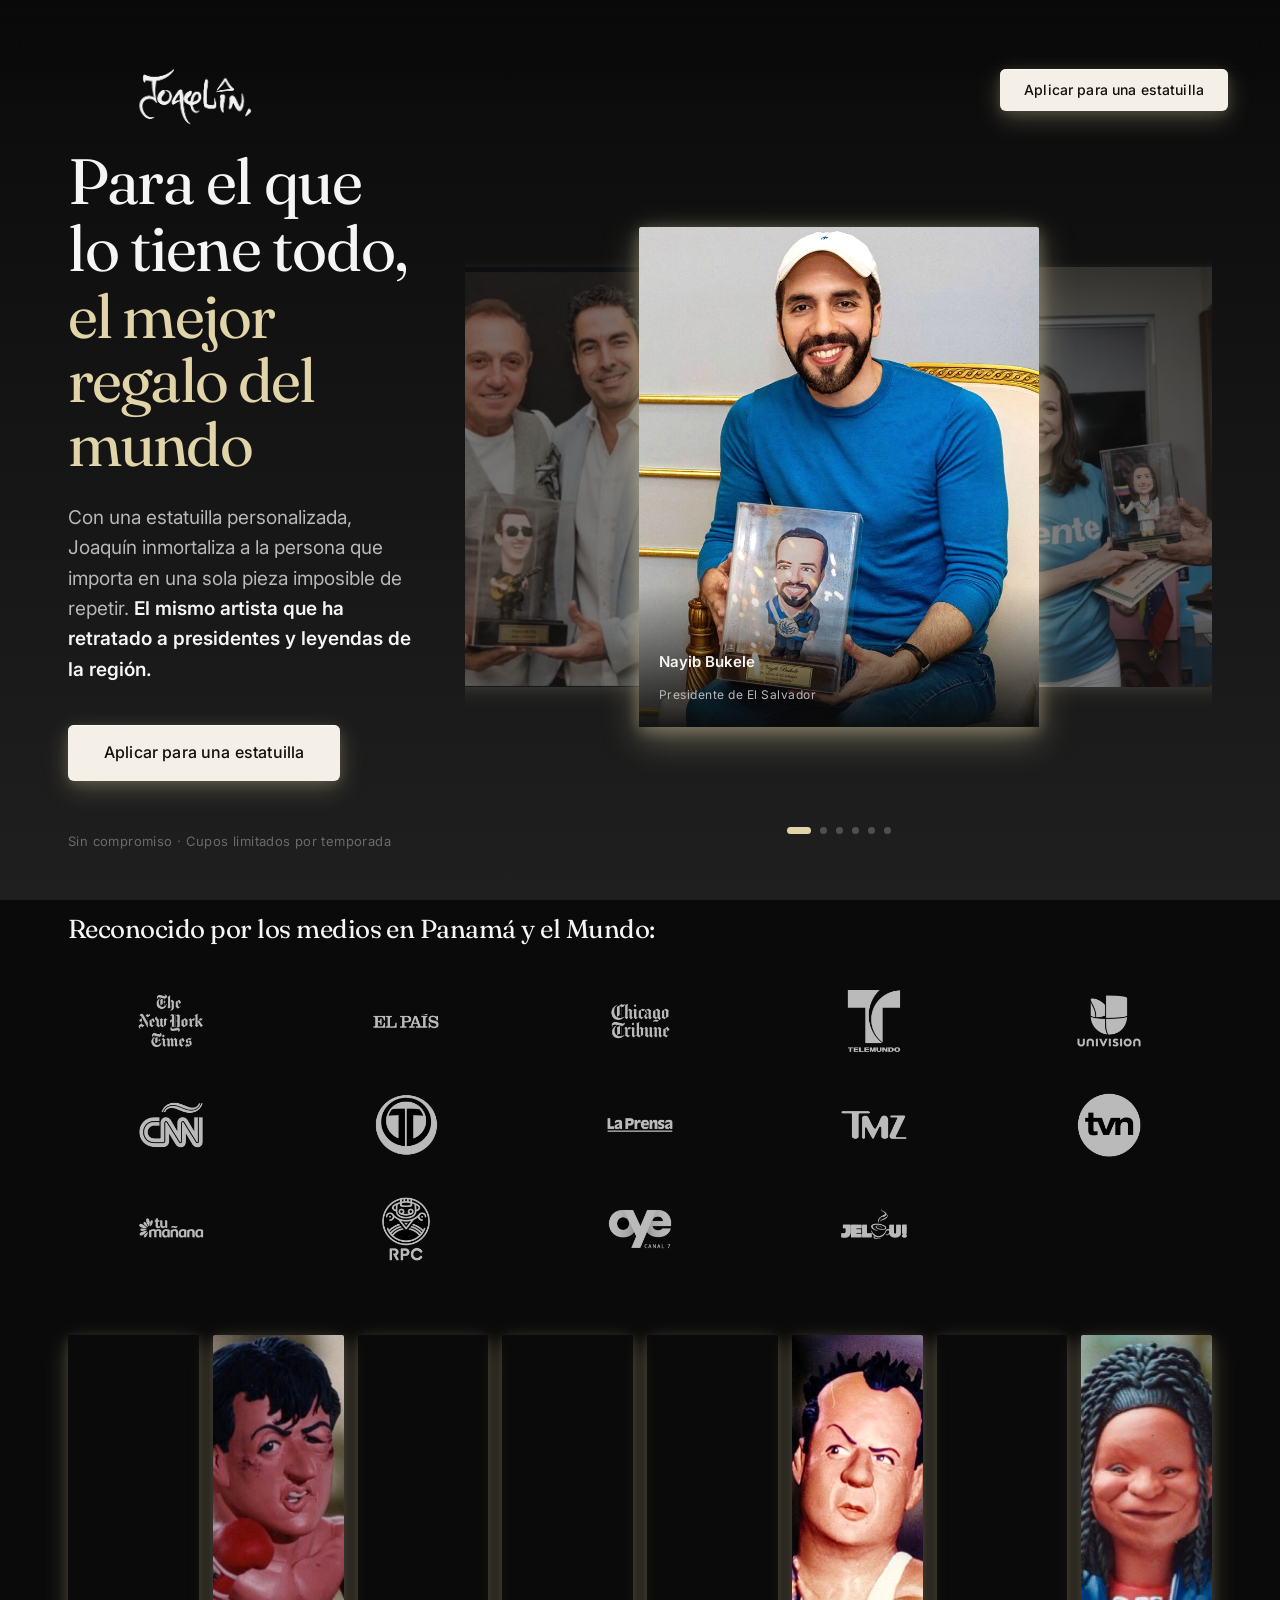
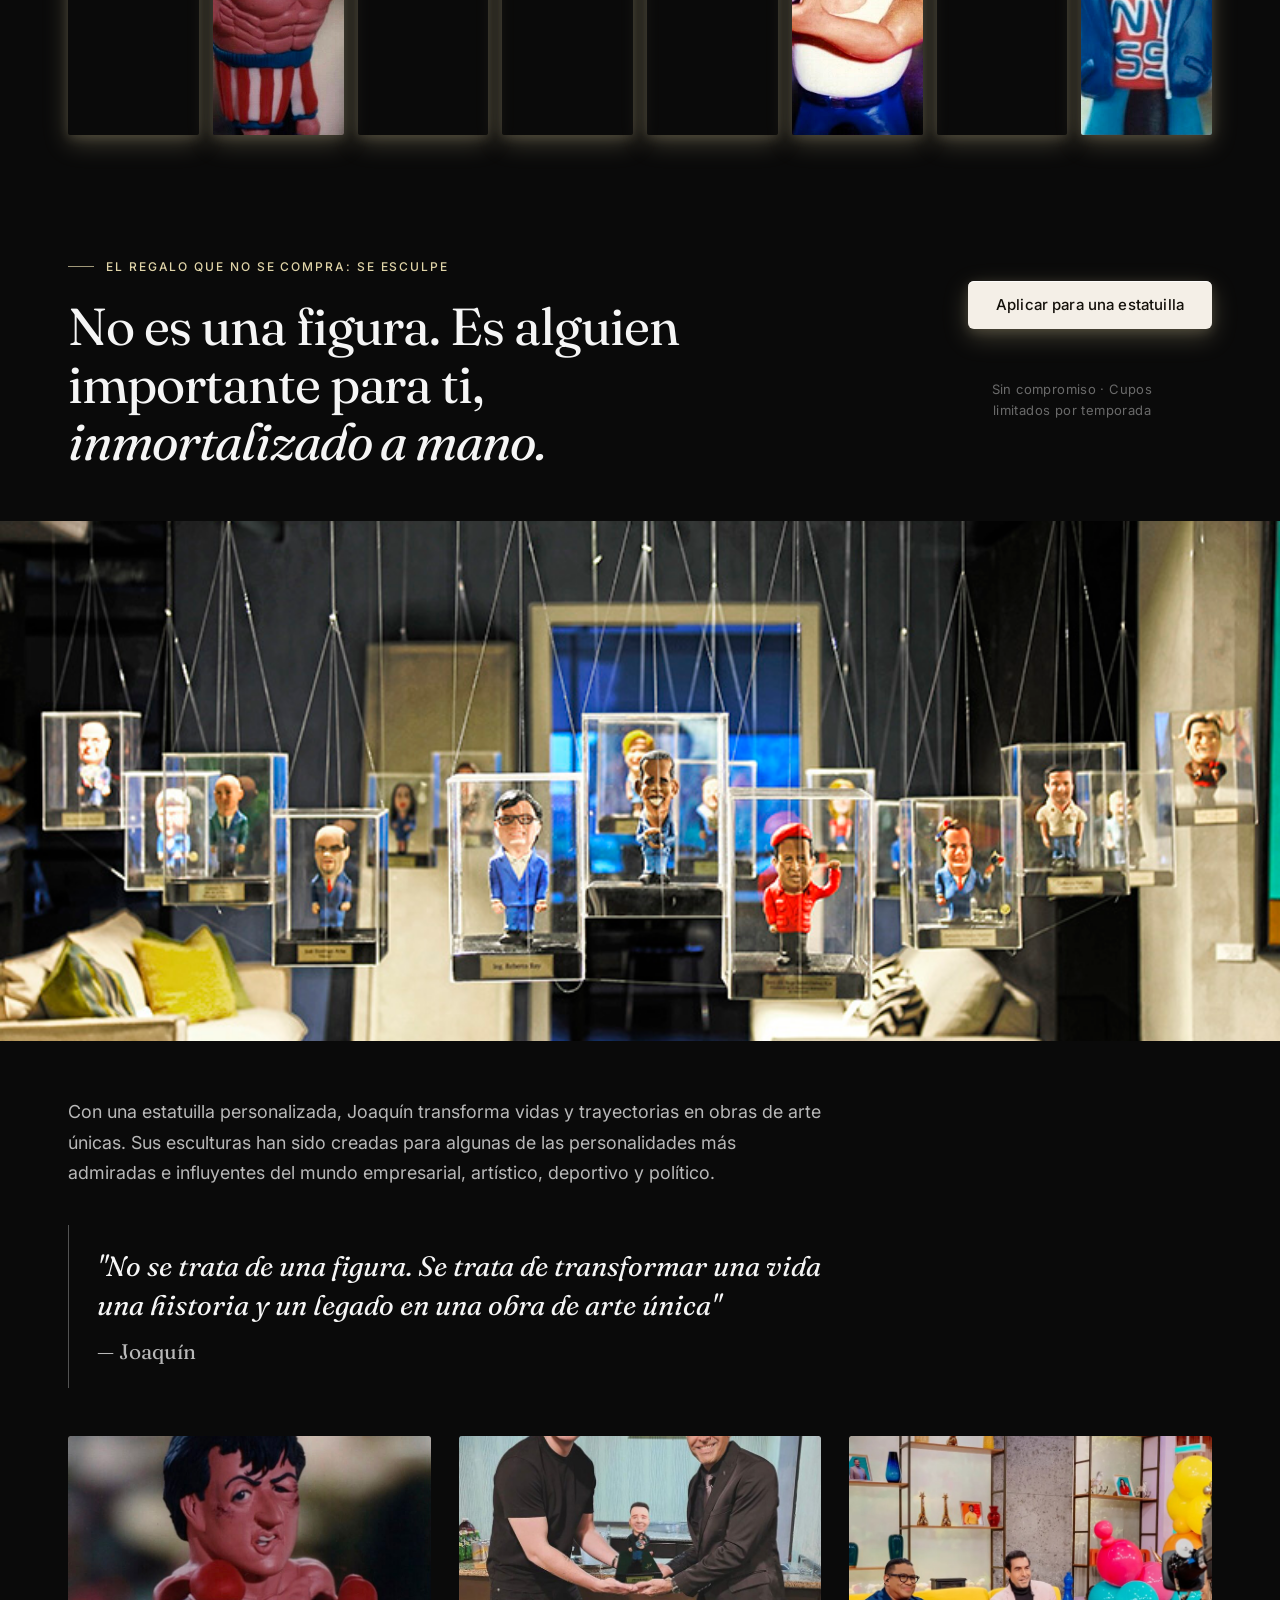
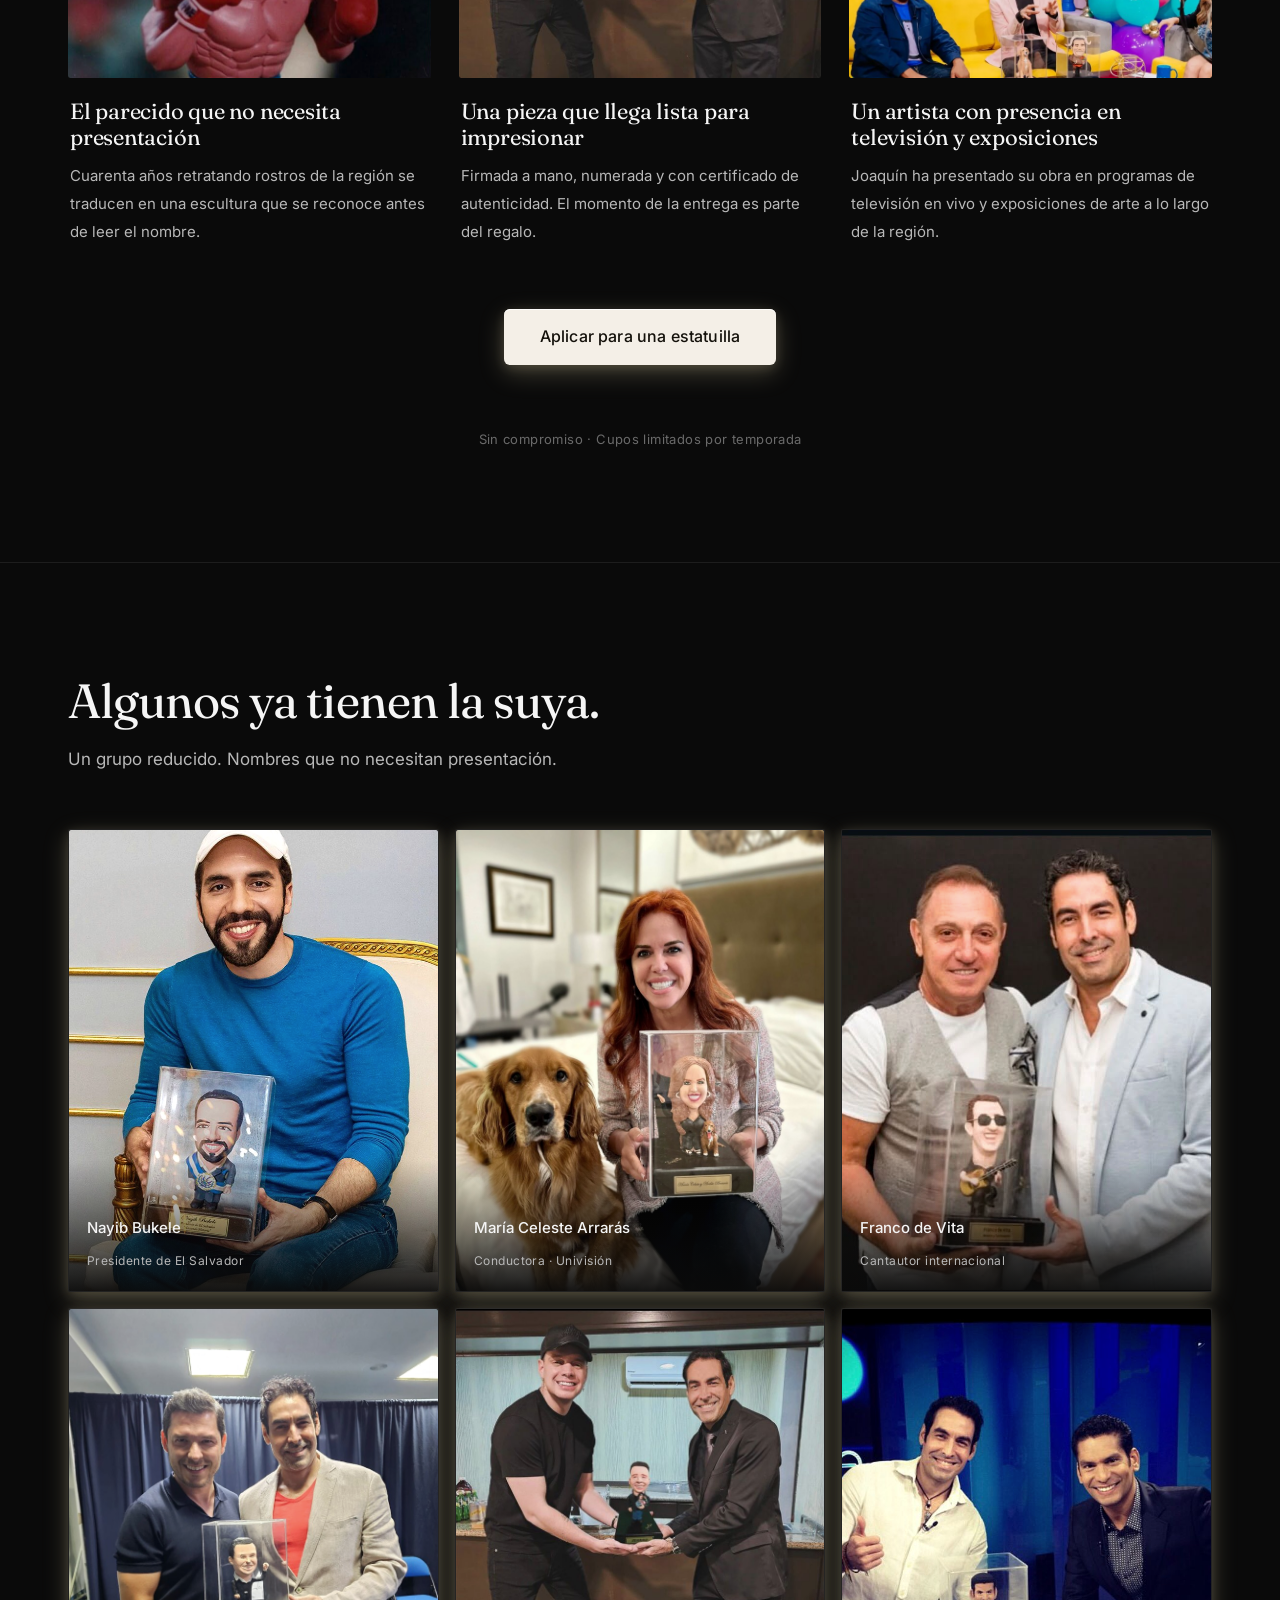
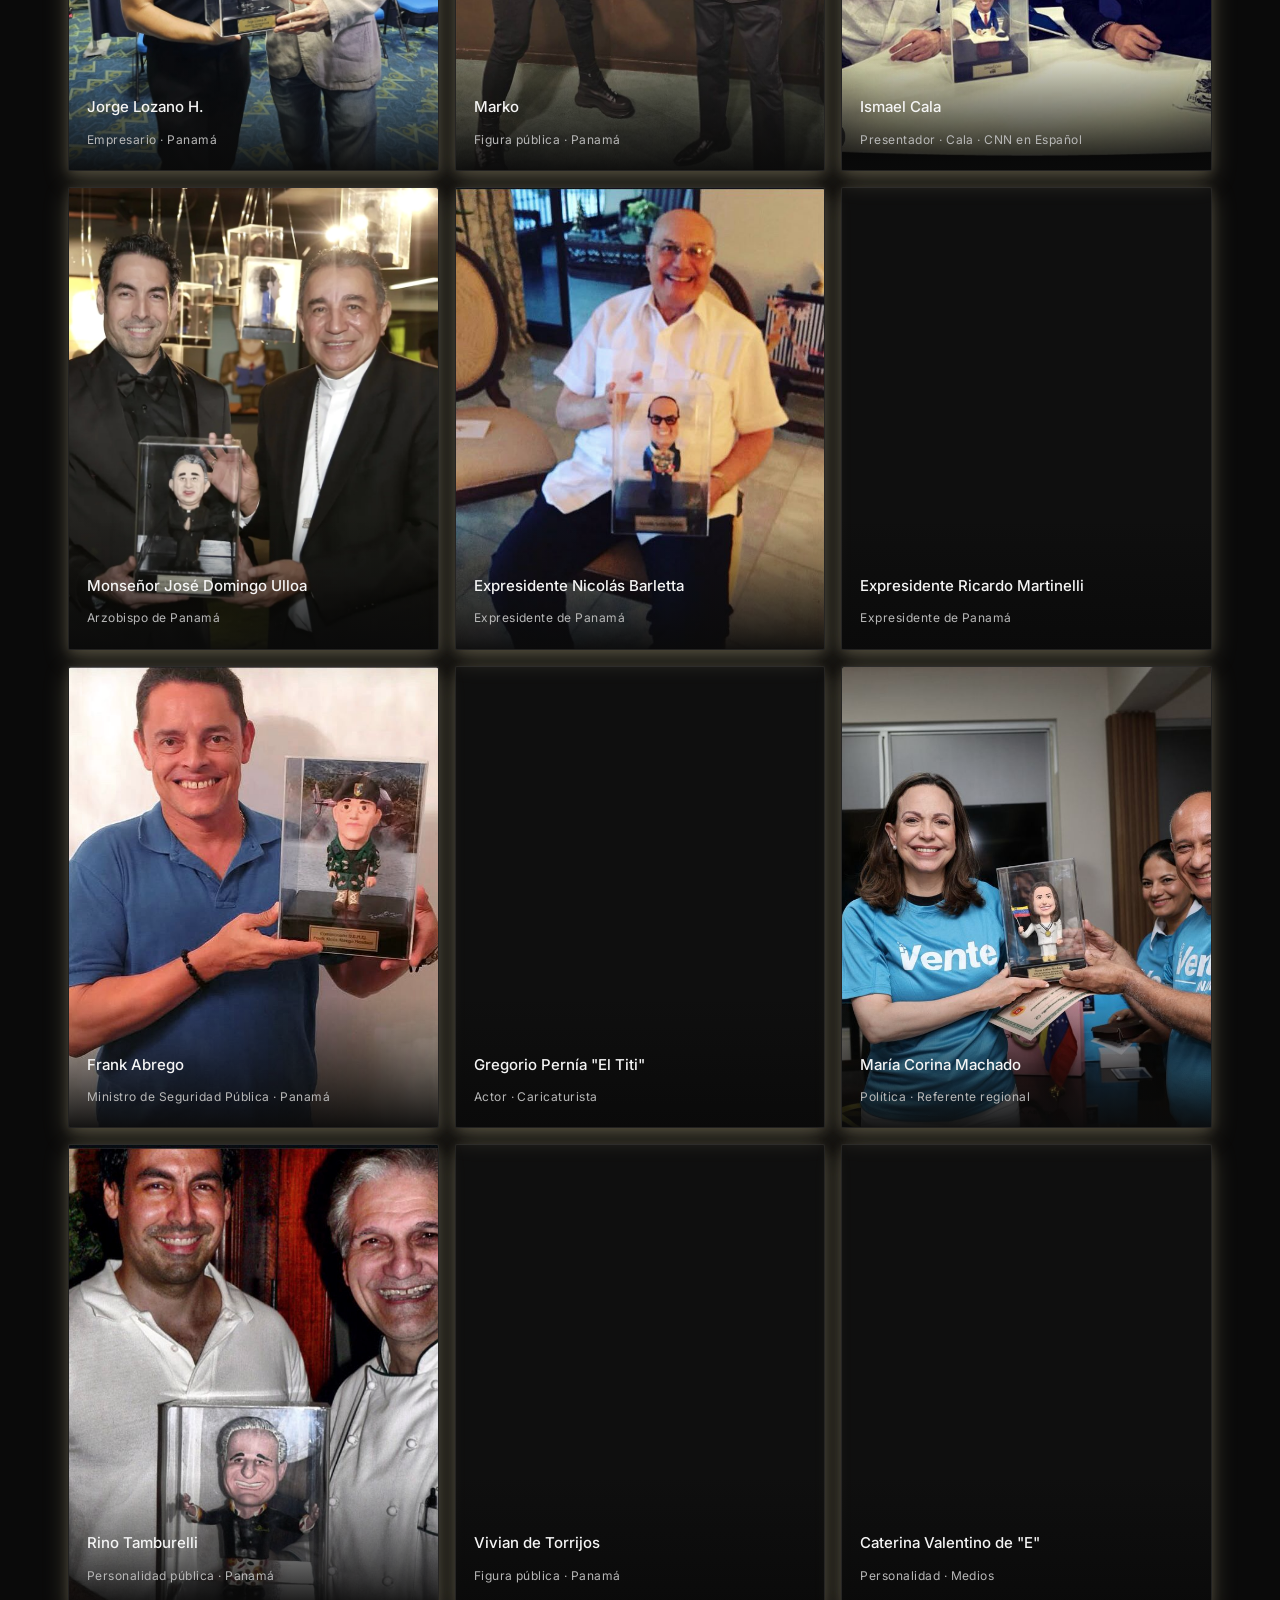
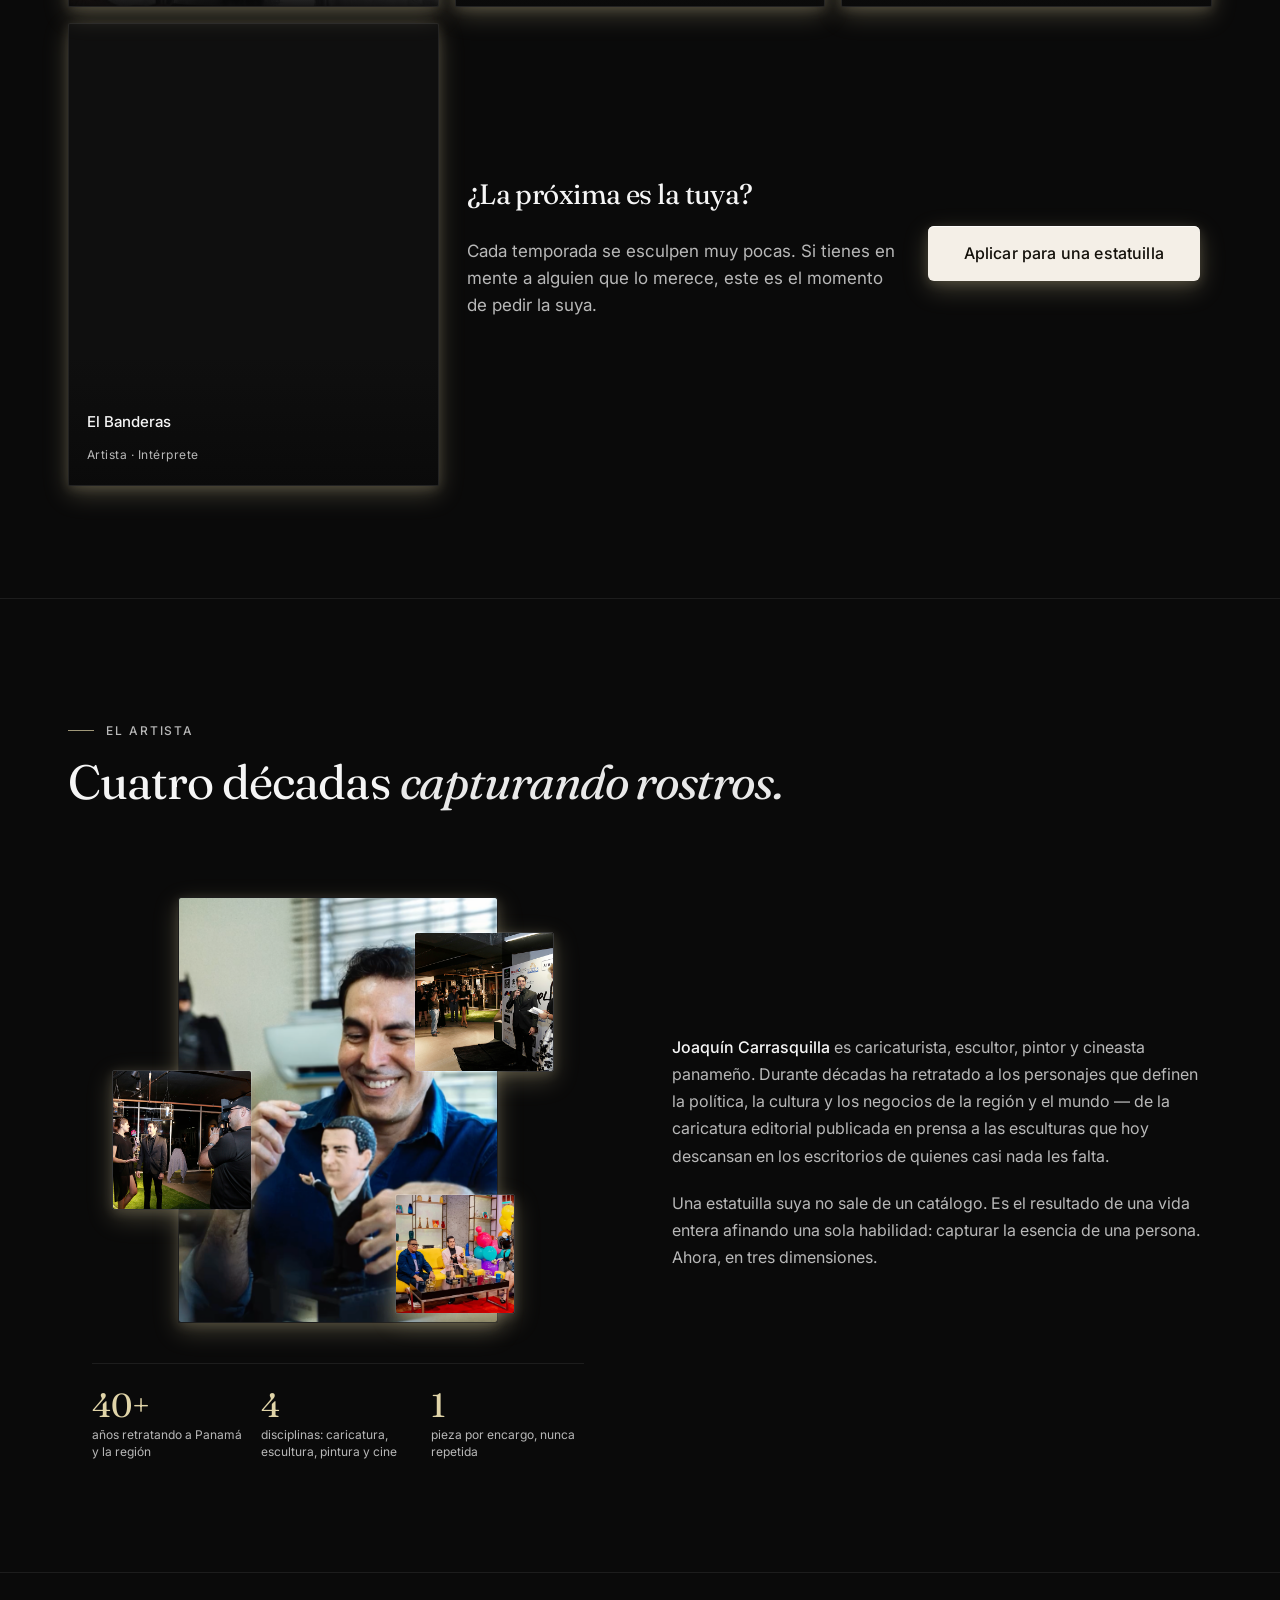
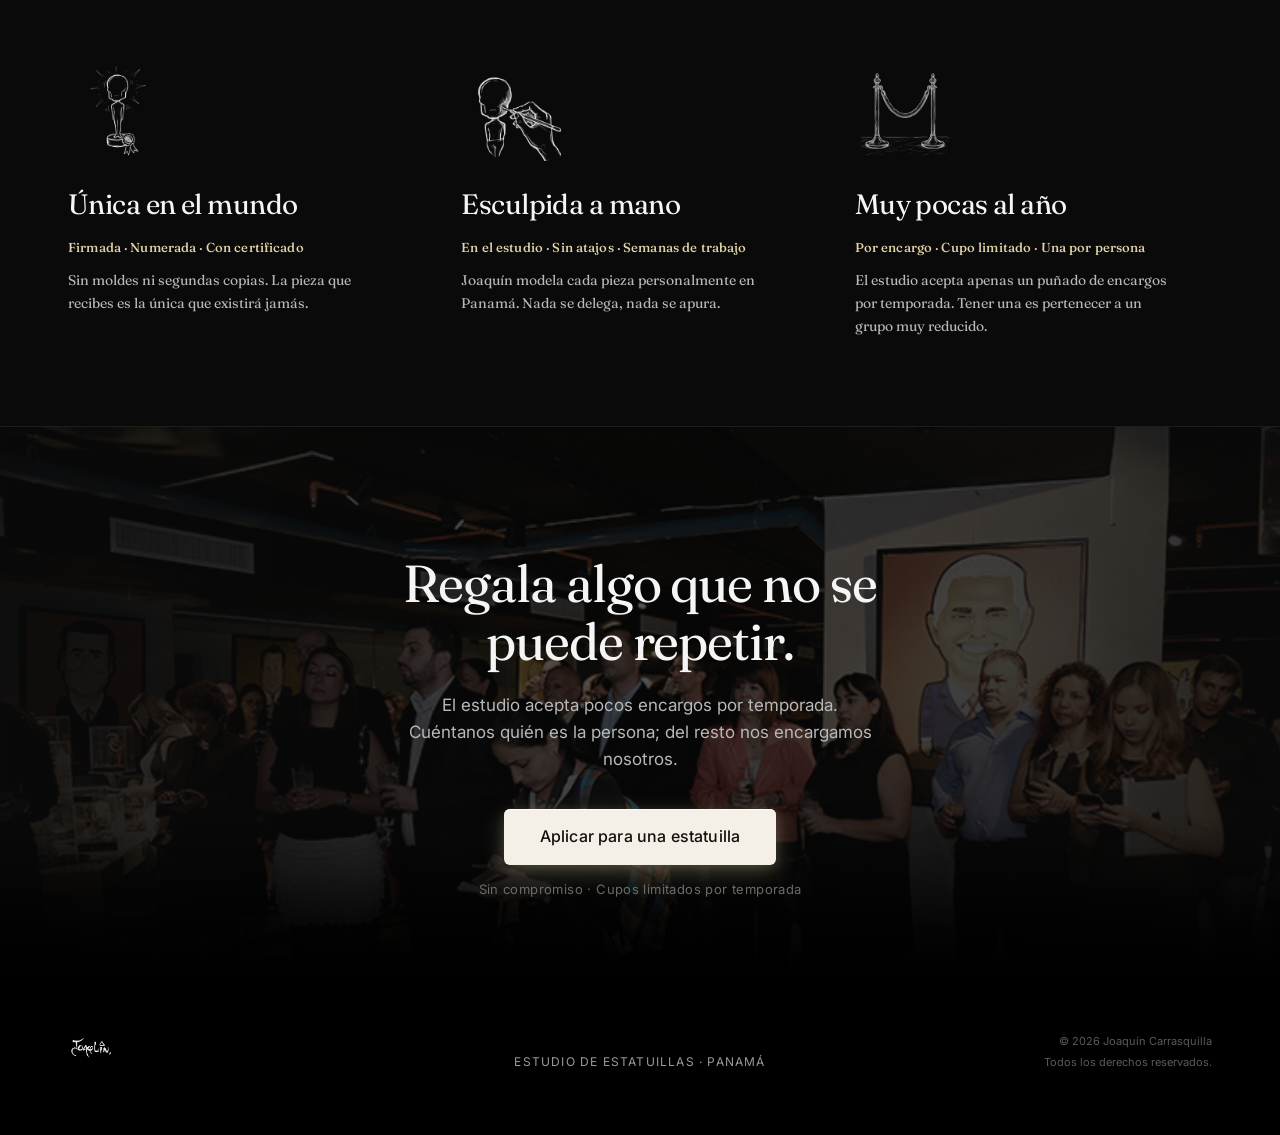
==== commit 1fe746a9: "Add comma to hero h1 Para el que lo tiene todo, el mejor regalo del mundo  Co-Authored-By: Claude Ha" ====
--- a/index.html
+++ b/index.html
@@ -31,7 +31,7 @@
     <div class="hero-inner container">
       <div class="hero-content">
         <h1 class="hero-title">
-          Para el que lo tiene todo<br />
+          Para el que lo tiene todo,<br />
           <span class="text-gold">el mejor regalo del mundo</span>
         </h1>
         <p class="hero-sub">
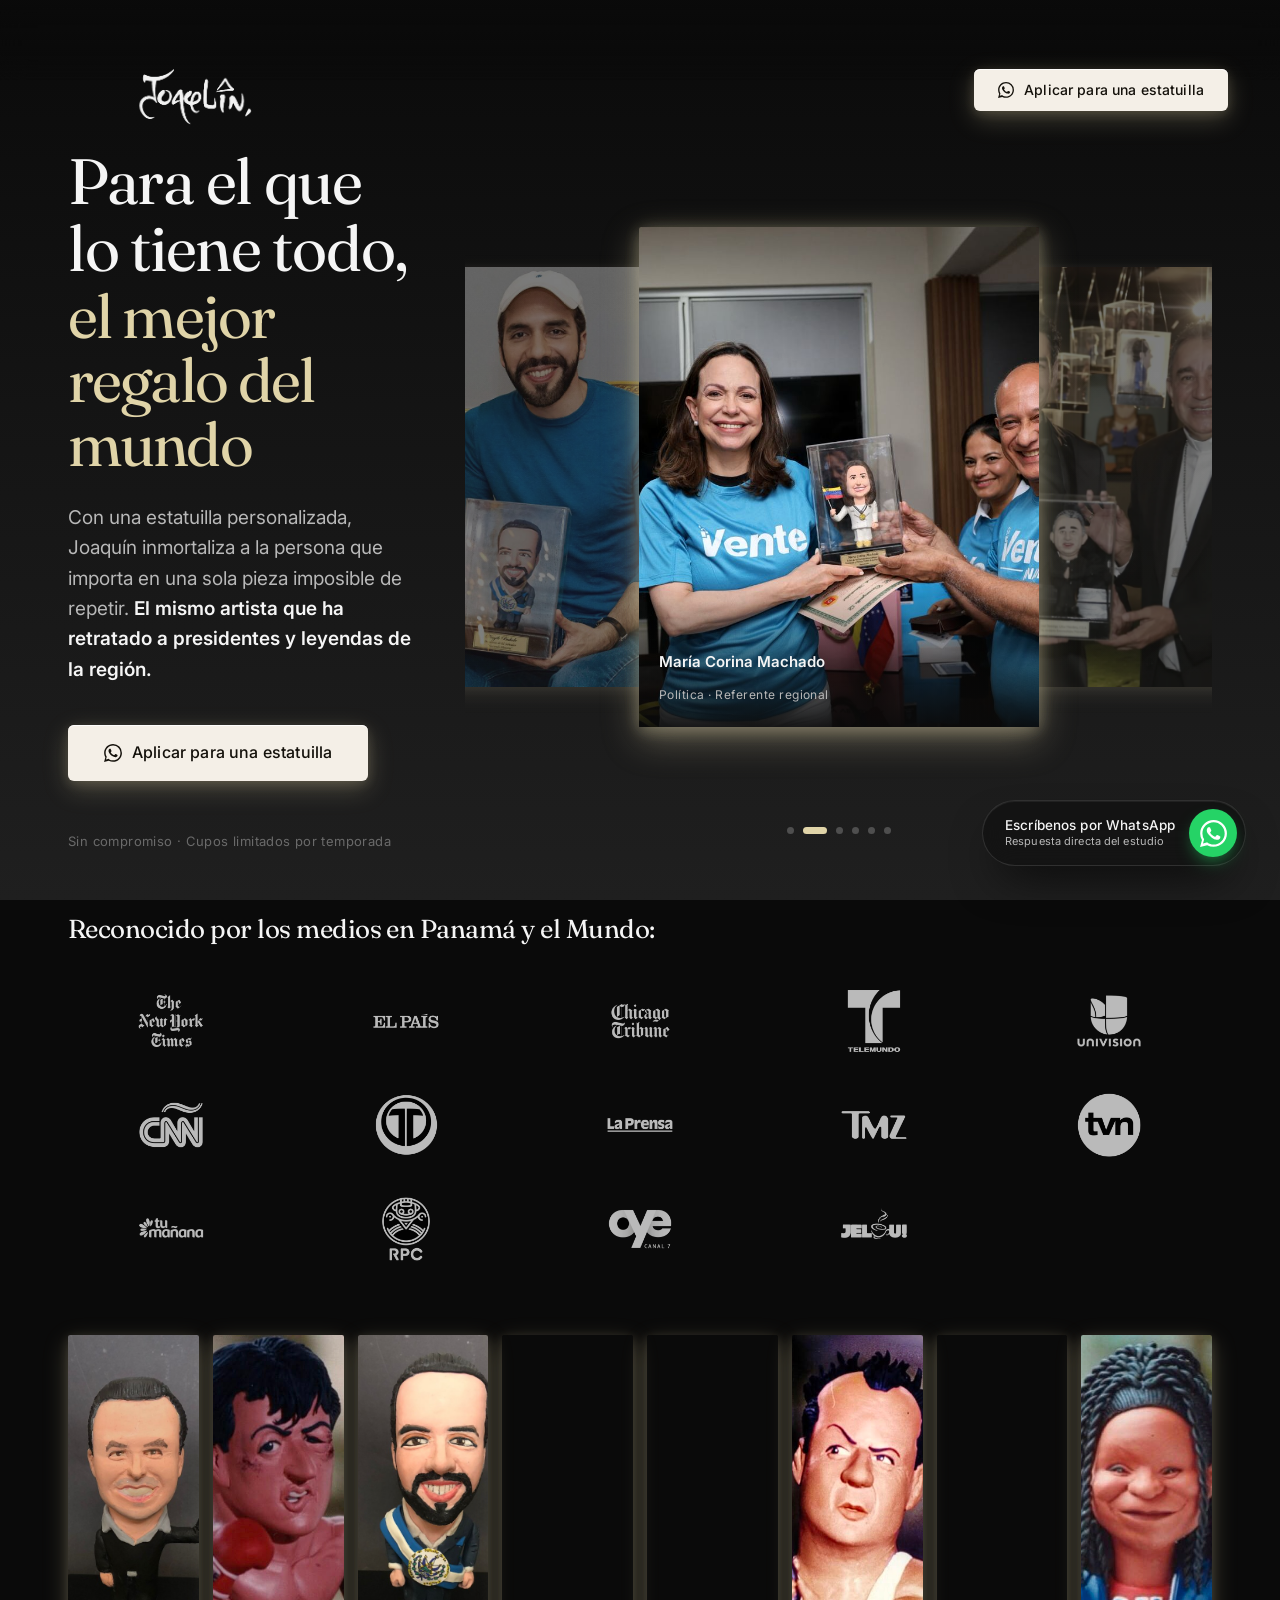
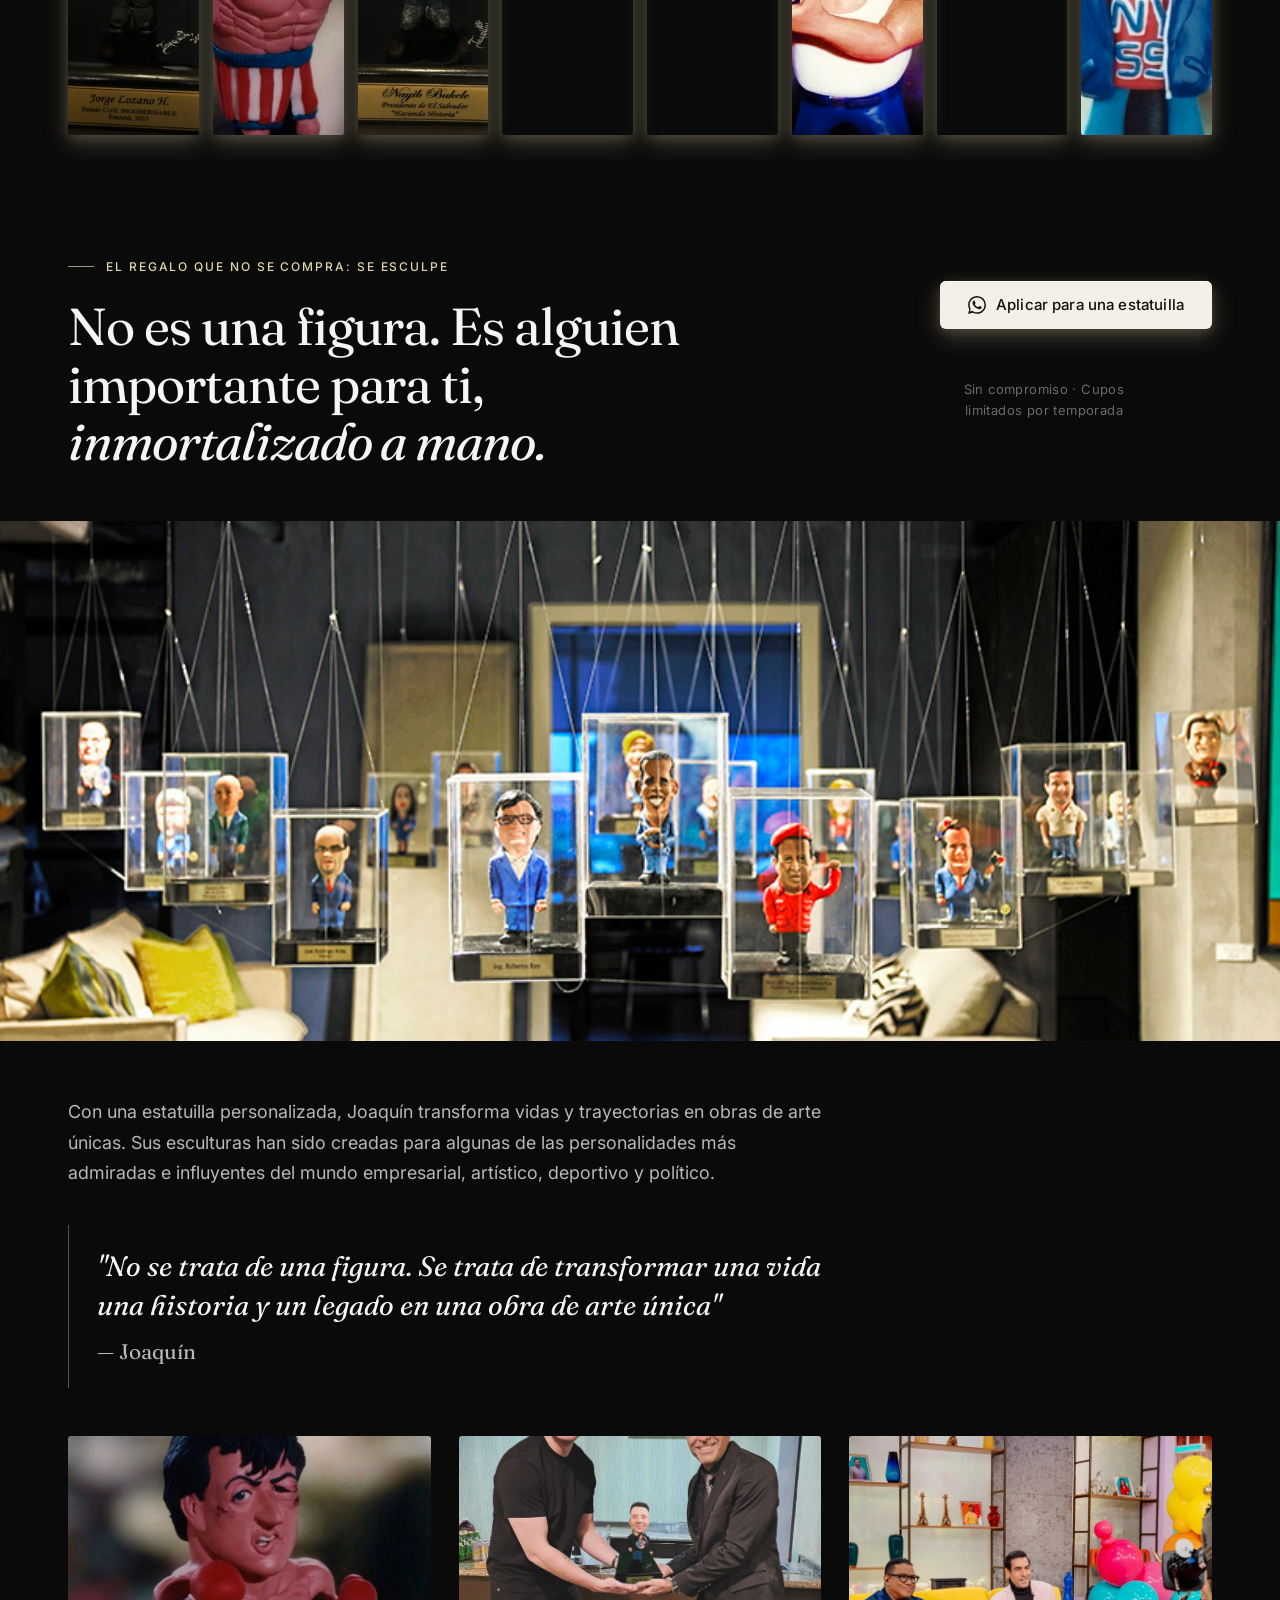
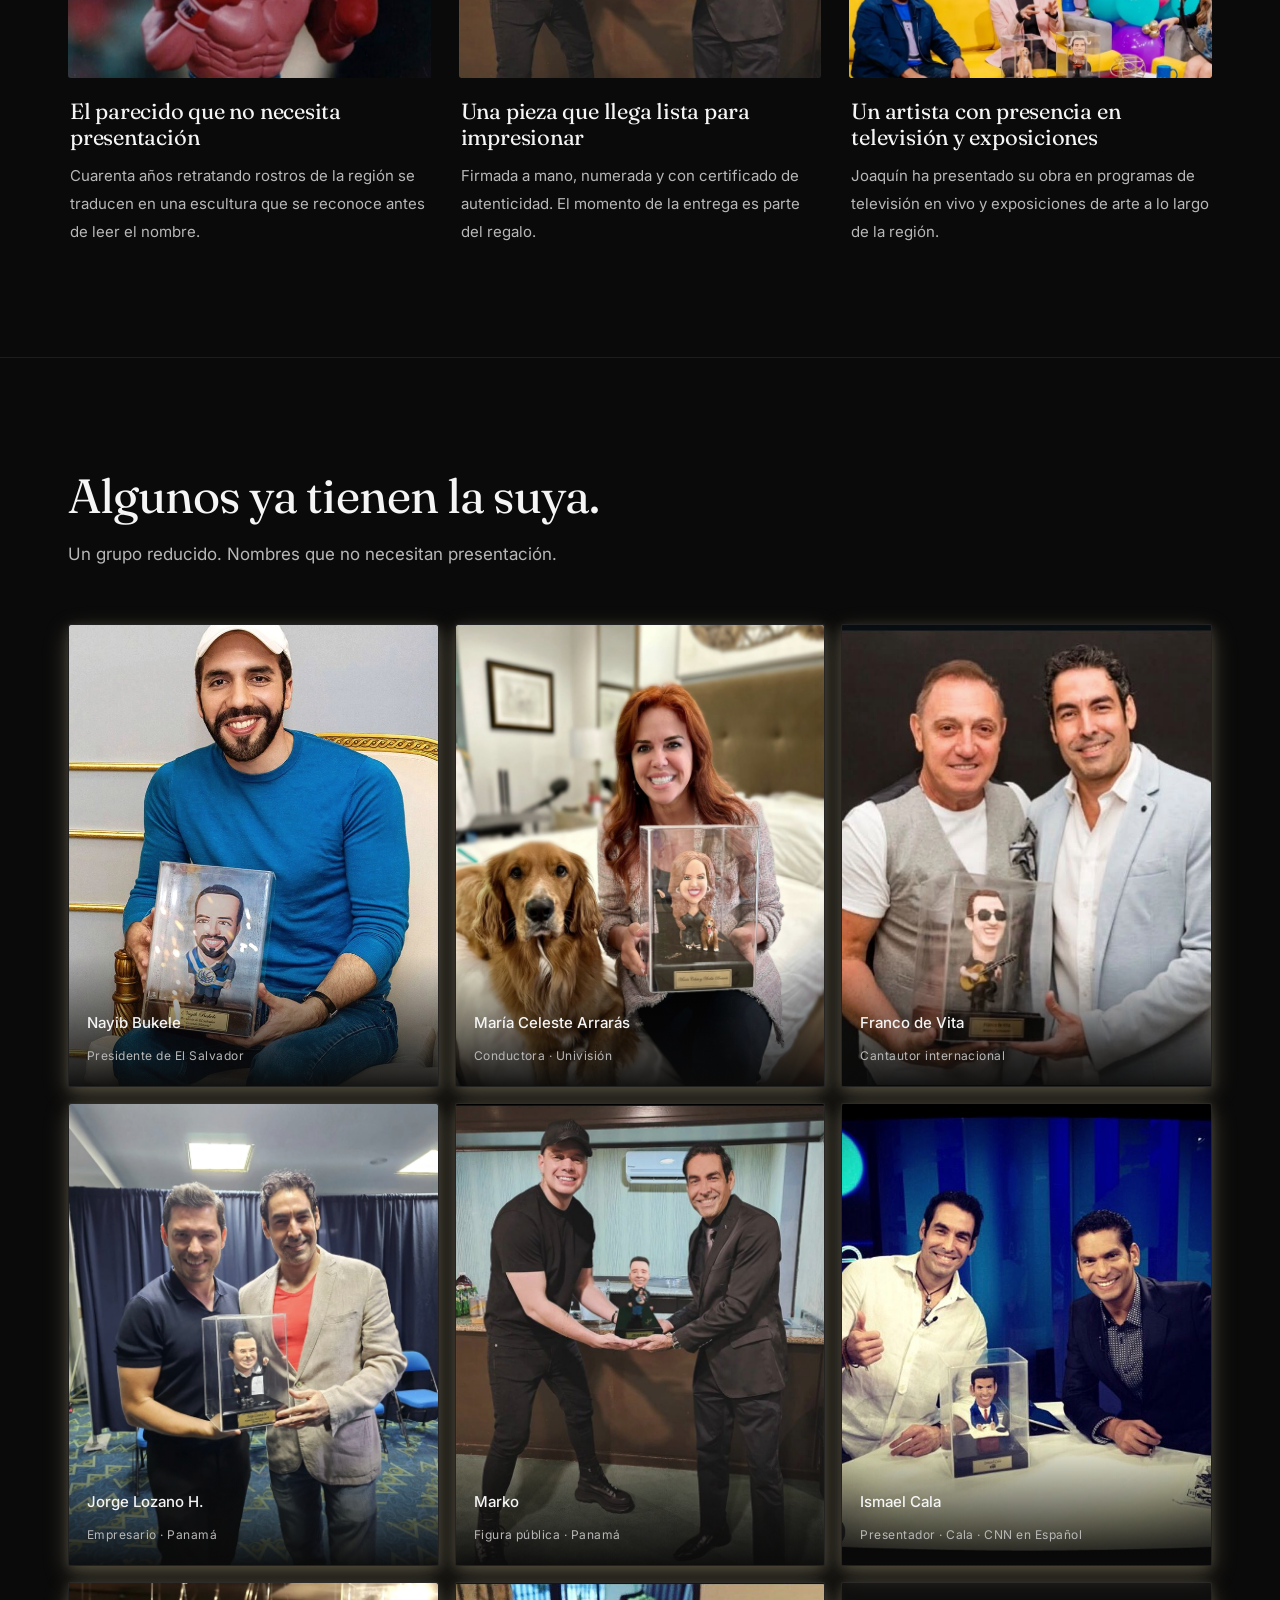
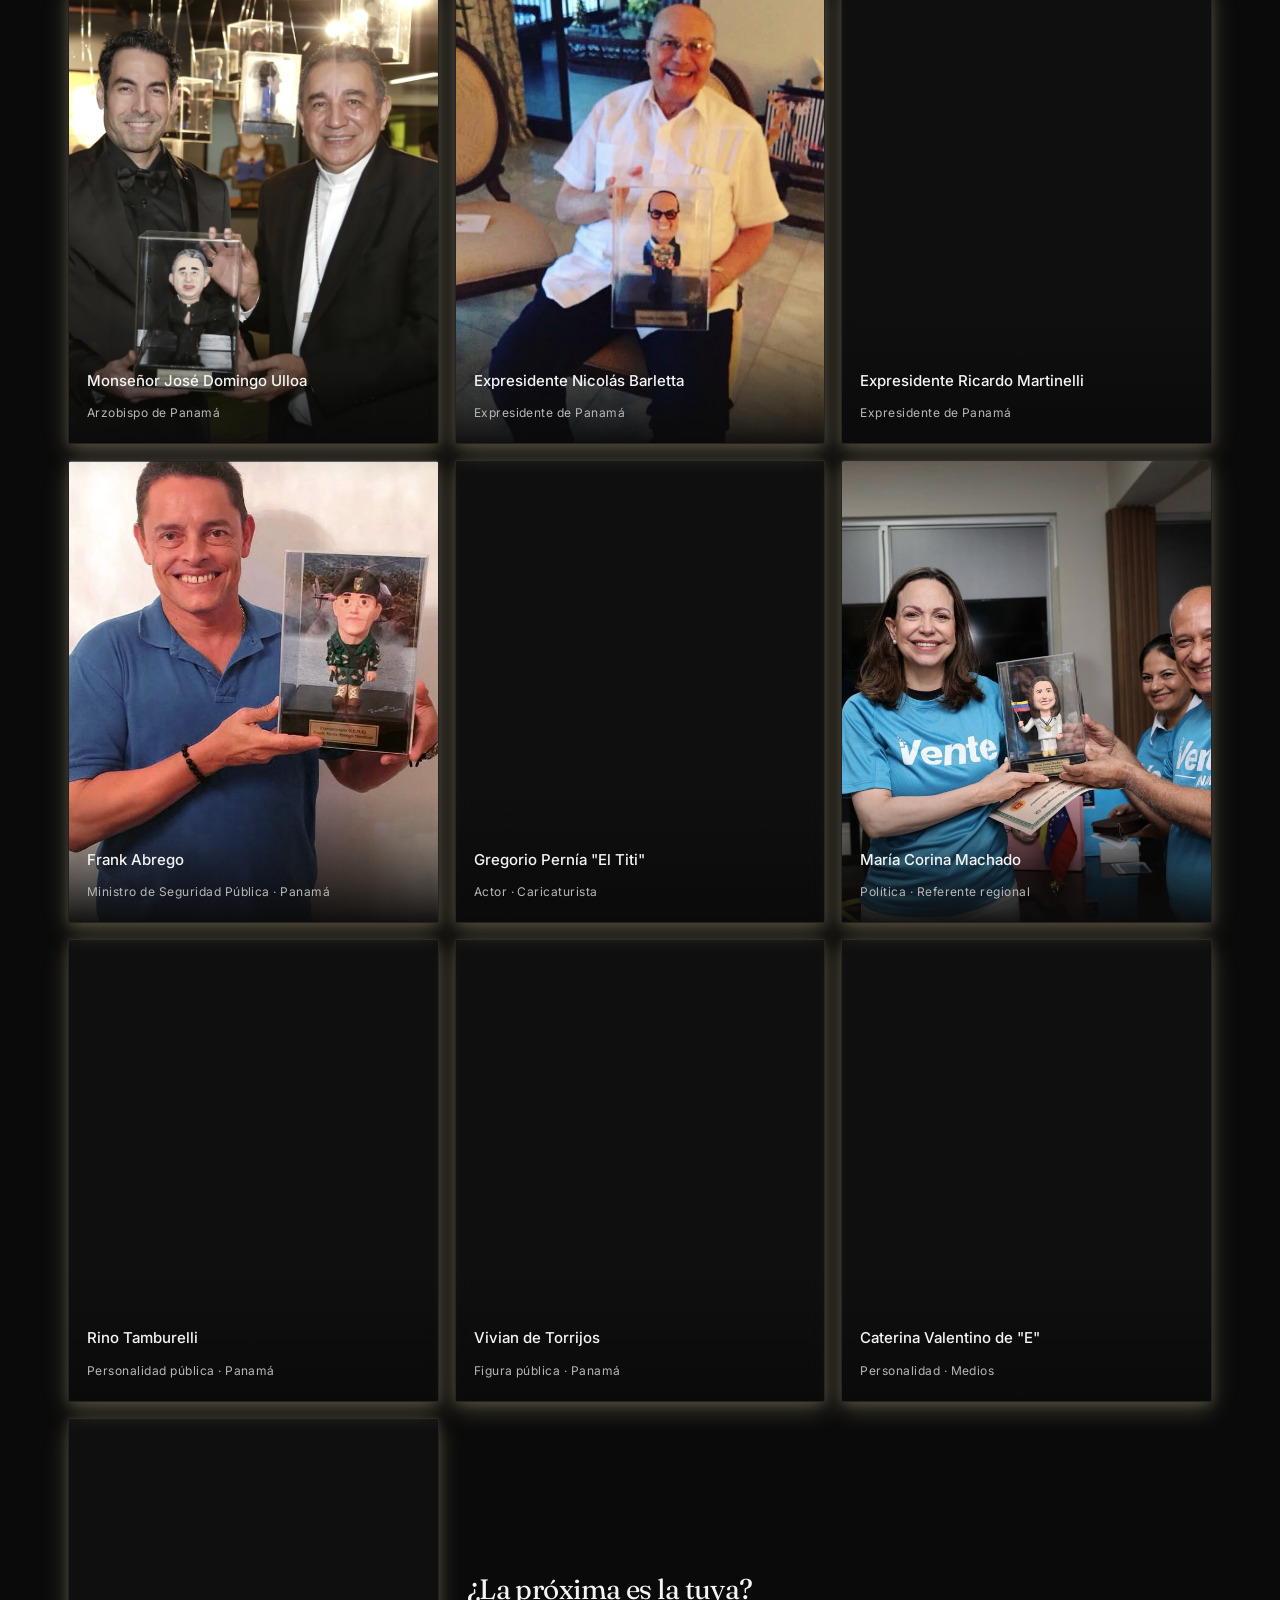
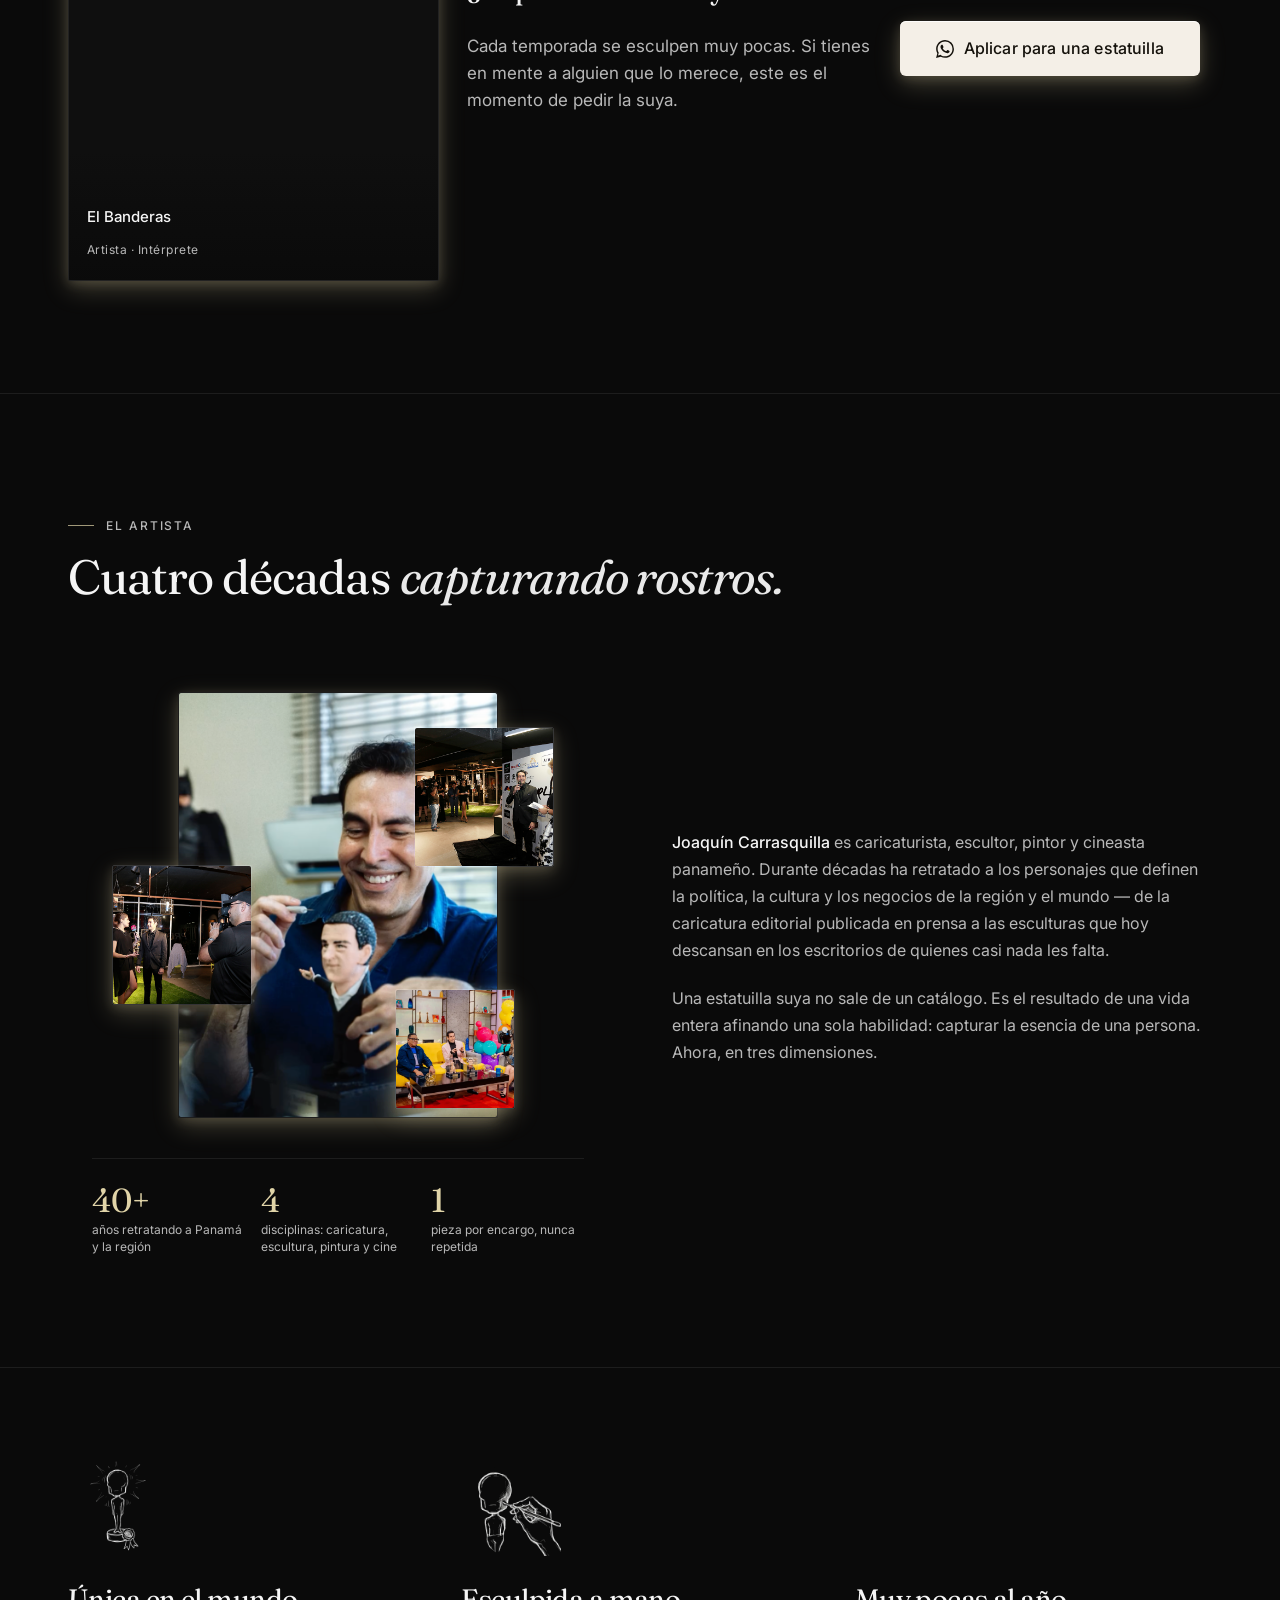
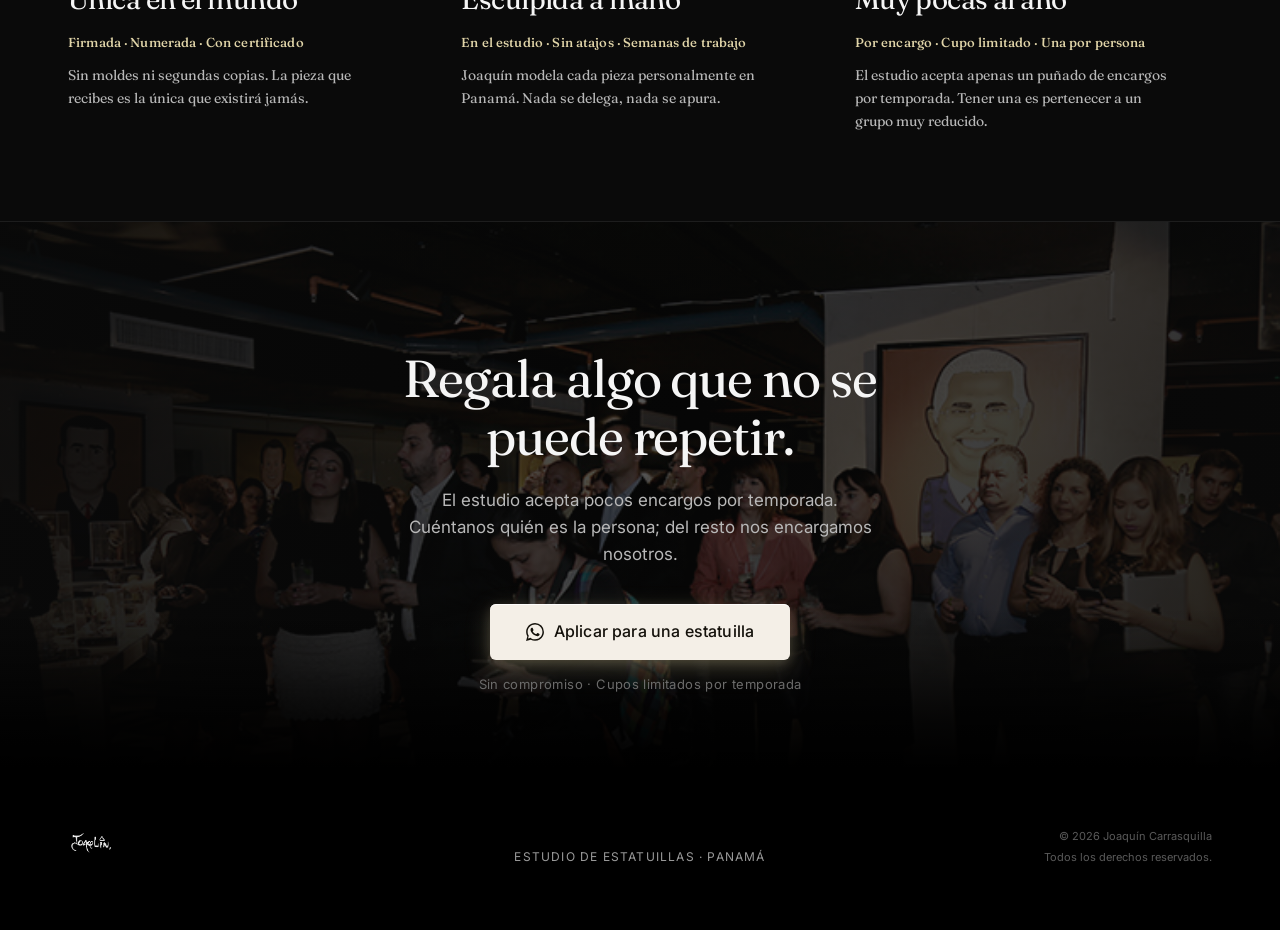
==== commit dcec1ed8: "Make WhatsApp version the homepage; sync content and fix mobile - index.html is now the WhatsApp-ena" ====
--- a/index.html
+++ b/index.html
@@ -12,7 +12,7 @@
 
   <link rel="stylesheet" href="styles.css" />
 </head>
-<body>
+<body class="page-whatsapp">
 
   <!-- HEADER -->
   <header class="site-header">
@@ -20,7 +20,7 @@
       <a class="logo" href="#top" aria-label="Joaquín Carrasquilla — inicio">
         <img src="assets/logo.png" alt="Joaquín Carrasquilla" width="320" height="88" decoding="async" />
       </a>
-      <a class="btn btn-hero" href="solicitar.html">
+      <a class="btn btn-hero" href="https://wa.me/50760000000?text=Hola%2C%20me%20interesa%20encargar%20una%20estatuilla%20personalizada%20con%20Joaqu%C3%ADn%20Carrasquilla." target="_blank" rel="noopener">
         <span class="btn-label">Aplicar para una estatuilla</span>
       </a>
     </div>
@@ -39,7 +39,7 @@
           en una sola pieza imposible de repetir.
           <strong>El mismo artista que ha retratado a presidentes y leyendas de la región.</strong>
         </p>
-        <a class="btn btn-hero" href="solicitar.html">
+        <a class="btn btn-hero" href="https://wa.me/50760000000?text=Hola%2C%20me%20interesa%20encargar%20una%20estatuilla%20personalizada%20con%20Joaqu%C3%ADn%20Carrasquilla." target="_blank" rel="noopener">
           <span class="btn-label">Aplicar para una estatuilla</span>
         </a>
         <p class="cta-note">Sin compromiso · Cupos limitados por temporada</p>
@@ -142,7 +142,7 @@
           <h2 class="story-title">No es una figura. Es alguien importante para ti, <em>inmortalizado a mano.</em></h2>
         </div>
         <div class="story-intro__action">
-          <a class="btn btn-hero" href="solicitar.html">
+          <a class="btn btn-hero" href="https://wa.me/50760000000?text=Hola%2C%20me%20interesa%20encargar%20una%20estatuilla%20personalizada%20con%20Joaqu%C3%ADn%20Carrasquilla." target="_blank" rel="noopener">
             <span class="btn-label">Aplicar para una estatuilla</span>
           </a>
           <p class="cta-note">Sin compromiso · Cupos limitados por temporada</p>
@@ -199,13 +199,6 @@
           </div>
         </li>
       </ul>
-
-      <div class="section-cta section-cta--story">
-        <a class="btn btn-hero" href="solicitar.html">
-          <span class="btn-label">Aplicar para una estatuilla</span>
-        </a>
-        <p class="cta-note">Sin compromiso · Cupos limitados por temporada</p>
-      </div>
     </div>
   </section>
 
@@ -347,7 +340,7 @@
             <p class="proof-cta__text">
               Cada temporada se esculpen muy pocas. Si tienes en mente a alguien que lo merece, este es el momento de pedir la suya.
             </p>
-            <a class="btn btn-hero" href="solicitar.html">
+            <a class="btn btn-hero" href="https://wa.me/50760000000?text=Hola%2C%20me%20interesa%20encargar%20una%20estatuilla%20personalizada%20con%20Joaqu%C3%ADn%20Carrasquilla." target="_blank" rel="noopener">
               <span class="btn-label">Aplicar para una estatuilla</span>
             </a>
           </div>
@@ -482,7 +475,7 @@
         El estudio acepta pocos encargos por temporada.
         Cuéntanos quién es la persona; del resto nos encargamos nosotros.
       </p>
-      <a class="btn btn-cta-band" href="solicitar.html">
+      <a class="btn btn-cta-band" href="https://wa.me/50760000000?text=Hola%2C%20me%20interesa%20encargar%20una%20estatuilla%20personalizada%20con%20Joaqu%C3%ADn%20Carrasquilla." target="_blank" rel="noopener">
         <span class="btn-label">Aplicar para una estatuilla</span>
       </a>
       <p class="cta-note">Sin compromiso · Cupos limitados por temporada</p>
@@ -507,6 +500,25 @@
     </footer>
   </section>
 
+  <!-- FLOATING WHATSAPP -->
+  <a
+    class="wa-float"
+    href="https://wa.me/50760000000?text=Hola%2C%20me%20interesa%20encargar%20una%20estatuilla%20personalizada%20con%20Joaqu%C3%ADn%20Carrasquilla."
+    target="_blank"
+    rel="noopener"
+    aria-label="Escríbenos por WhatsApp"
+  >
+    <span class="wa-float__text">
+      <span class="wa-float__label">Escríbenos por WhatsApp</span>
+      <span class="wa-float__sub">Respuesta directa del estudio</span>
+    </span>
+    <span class="wa-float__icon" aria-hidden="true">
+      <svg viewBox="0 0 24 24" xmlns="http://www.w3.org/2000/svg">
+        <path d="M.057 24l1.687-6.163a11.867 11.867 0 0 1-1.587-5.946C.16 5.335 5.495 0 12.05 0a11.817 11.817 0 0 1 8.413 3.488 11.824 11.824 0 0 1 3.48 8.414c-.003 6.557-5.338 11.892-11.893 11.892a11.9 11.9 0 0 1-5.688-1.448L.057 24zm6.597-3.807c1.676.995 3.276 1.591 5.392 1.592 5.448 0 9.886-4.434 9.889-9.885.002-5.462-4.415-9.89-9.881-9.892-5.452 0-9.887 4.434-9.889 9.884a9.86 9.86 0 0 0 1.51 5.26l-.999 3.648 3.978-1.115zm11.387-5.464c-.074-.124-.272-.198-.57-.347-.297-.149-1.758-.868-2.031-.967-.272-.099-.47-.149-.669.149-.198.297-.768.967-.941 1.165-.173.198-.347.223-.644.074-.297-.149-1.255-.462-2.39-1.475-.883-.788-1.48-1.761-1.653-2.059-.173-.297-.018-.458.13-.606.134-.133.297-.347.446-.521.151-.172.2-.296.3-.495.099-.198.05-.372-.025-.521-.075-.148-.669-1.611-.916-2.206-.242-.579-.487-.501-.669-.51l-.57-.01c-.198 0-.52.074-.792.372-.272.297-1.04 1.016-1.04 2.479 0 1.462 1.065 2.875 1.213 3.074.149.198 2.095 3.2 5.076 4.487.709.306 1.263.489 1.694.625.712.227 1.36.195 1.872.118.571-.085 1.758-.719 2.006-1.413.248-.694.248-1.289.173-1.413z"/>
+      </svg>
+    </span>
+  </a>
+
   <script src="script.js"></script>
 </body>
 </html>
--- a/styles.css
+++ b/styles.css
@@ -1981,6 +1981,15 @@
 
 /* ---------- Responsive ---------- */
 @media (max-width: 960px) {
+  /* Reset the dramatic desktop logo/button offsets — they only suit wide screens */
+  .logo img {
+    transform: none;
+  }
+
+  .site-header .btn-hero {
+    margin-top: 0;
+  }
+
   .story-points {
     grid-template-columns: repeat(3, 1fr);
     gap: 10px;
@@ -2013,15 +2022,6 @@
 
   .proof-grid { grid-template-columns: repeat(2, 1fr); }
   .proof-card--wide { grid-column: span 2; }
-
-  .proof-grid .proof-card:nth-child(1) { order: 1; }
-  .proof-grid .proof-card:nth-child(2) { order: 2; }
-  .proof-grid .proof-card:nth-child(3) { order: 3; }
-  .proof-grid .proof-card:nth-child(4) { order: 4; }
-  .proof-grid .proof-cta { order: 5; }
-  .proof-grid .proof-card:nth-child(5) { order: 6; }
-  .proof-grid .proof-card:nth-child(6) { order: 7; }
-  .proof-grid .proof-card:nth-child(7) { order: 8; }
 
   .proof-cta {
     grid-column: 1 / -1;
@@ -2155,16 +2155,26 @@
   }
 
   .story-points {
-    grid-template-columns: repeat(3, 1fr);
-    gap: 10px;
+    grid-template-columns: 1fr;
+    gap: 20px;
   }
 
   .story-point {
-    gap: 10px;
+    flex-direction: row;
+    align-items: center;
+    gap: 16px;
+  }
+
+  .story-point__media {
+    flex: 0 0 38%;
   }
 
   .story-point__media img {
-    aspect-ratio: 3 / 2;
+    aspect-ratio: 1 / 1;
+  }
+
+  .story-point__copy {
+    flex: 1 1 auto;
   }
 
   .story-point__copy strong {
@@ -2185,6 +2195,7 @@
 
   .site-header .btn-hero {
     padding: 10px 14px;
+    margin-top: 0;
   }
 
   .site-header .btn-hero .btn-label {
@@ -2246,8 +2257,9 @@
   }
 
   .logo img {
-    height: 68px;
-    margin-bottom: -8px;
+    height: 64px;
+    margin-bottom: -6px;
+    transform: none;
   }
 
   .btn-header {
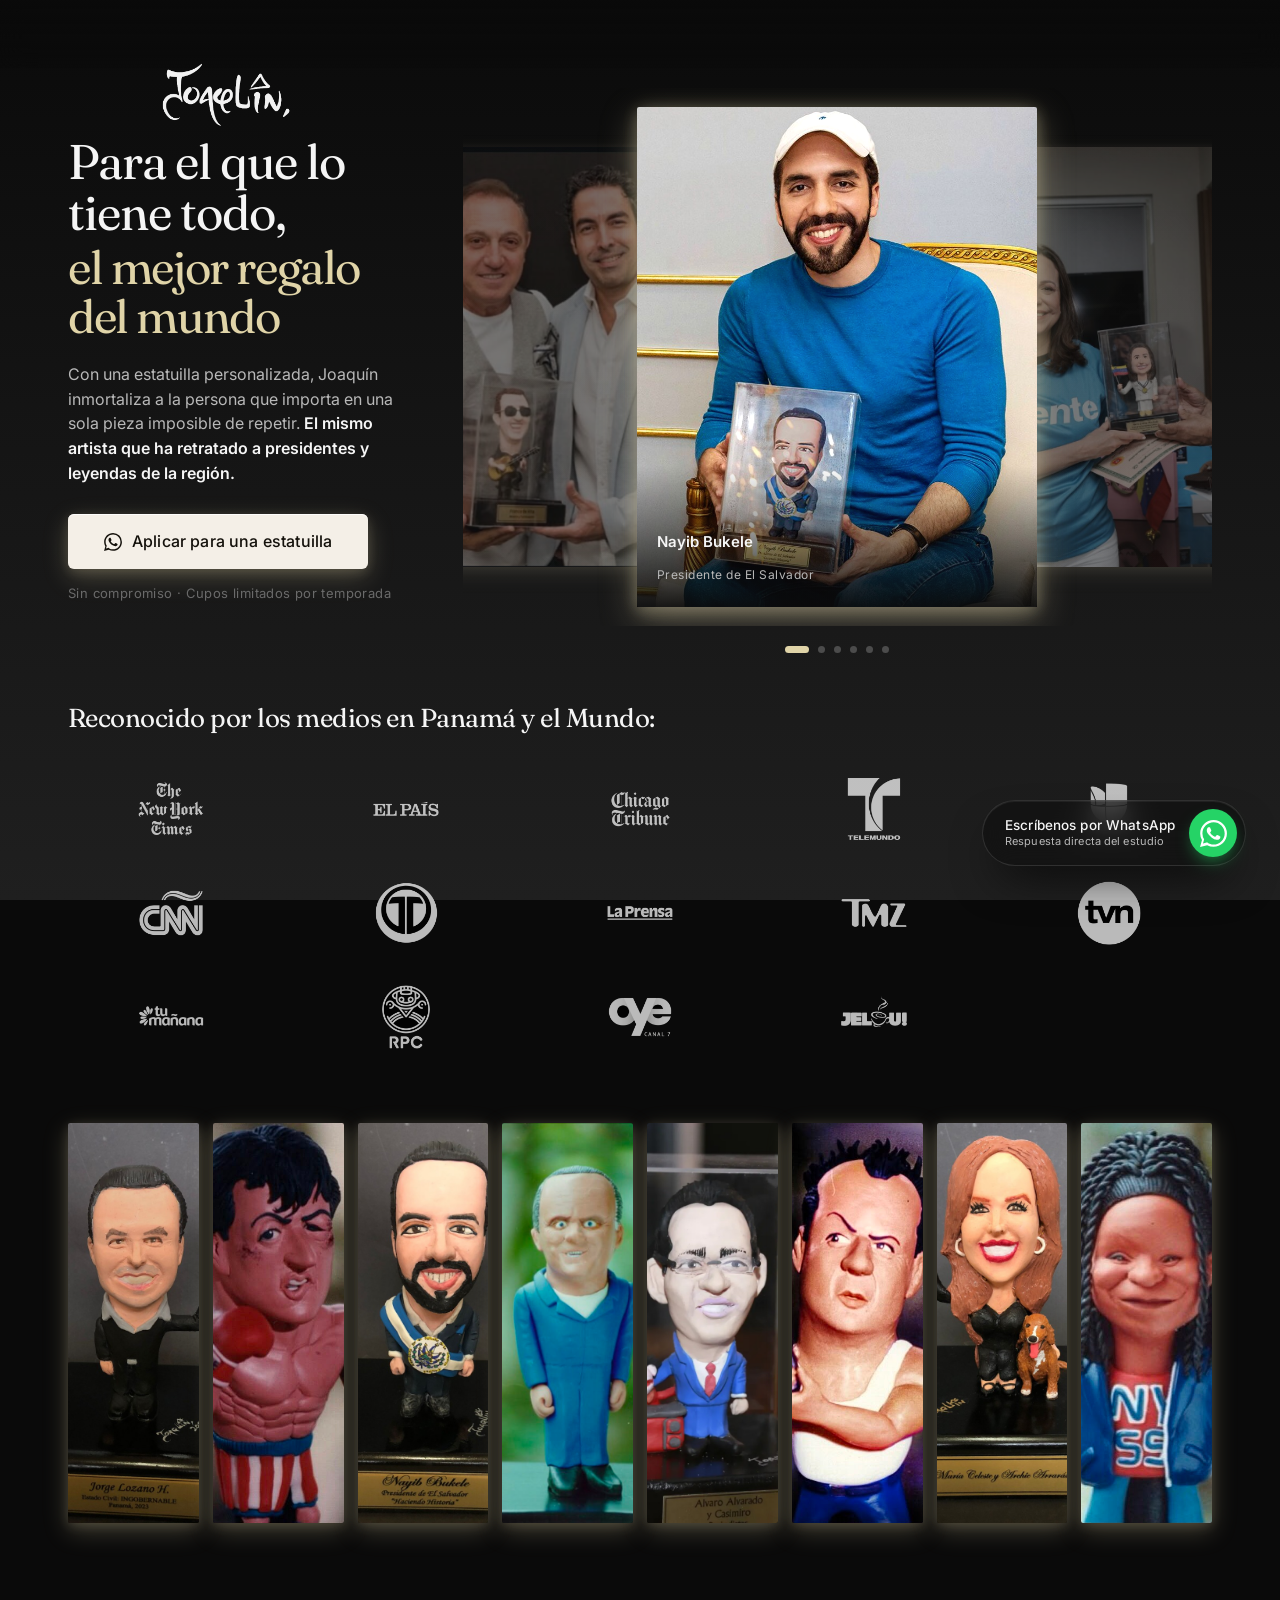
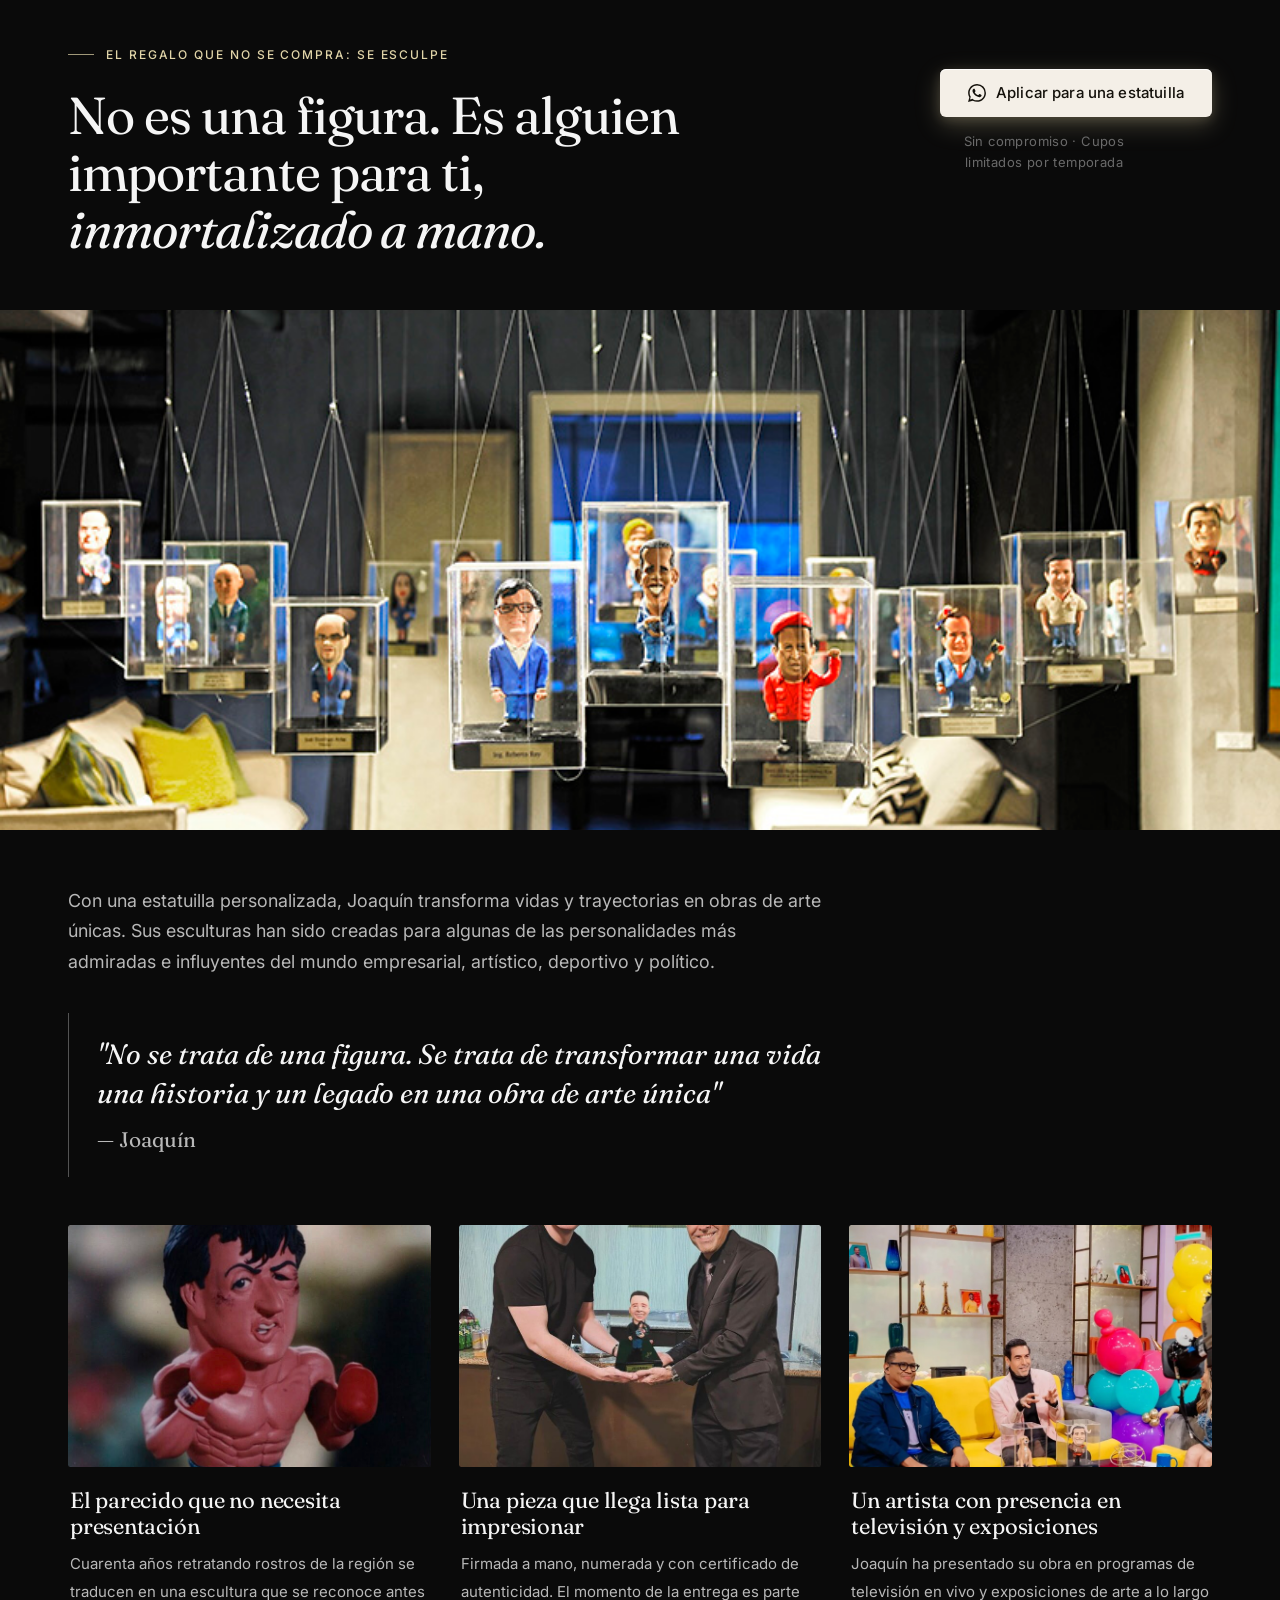
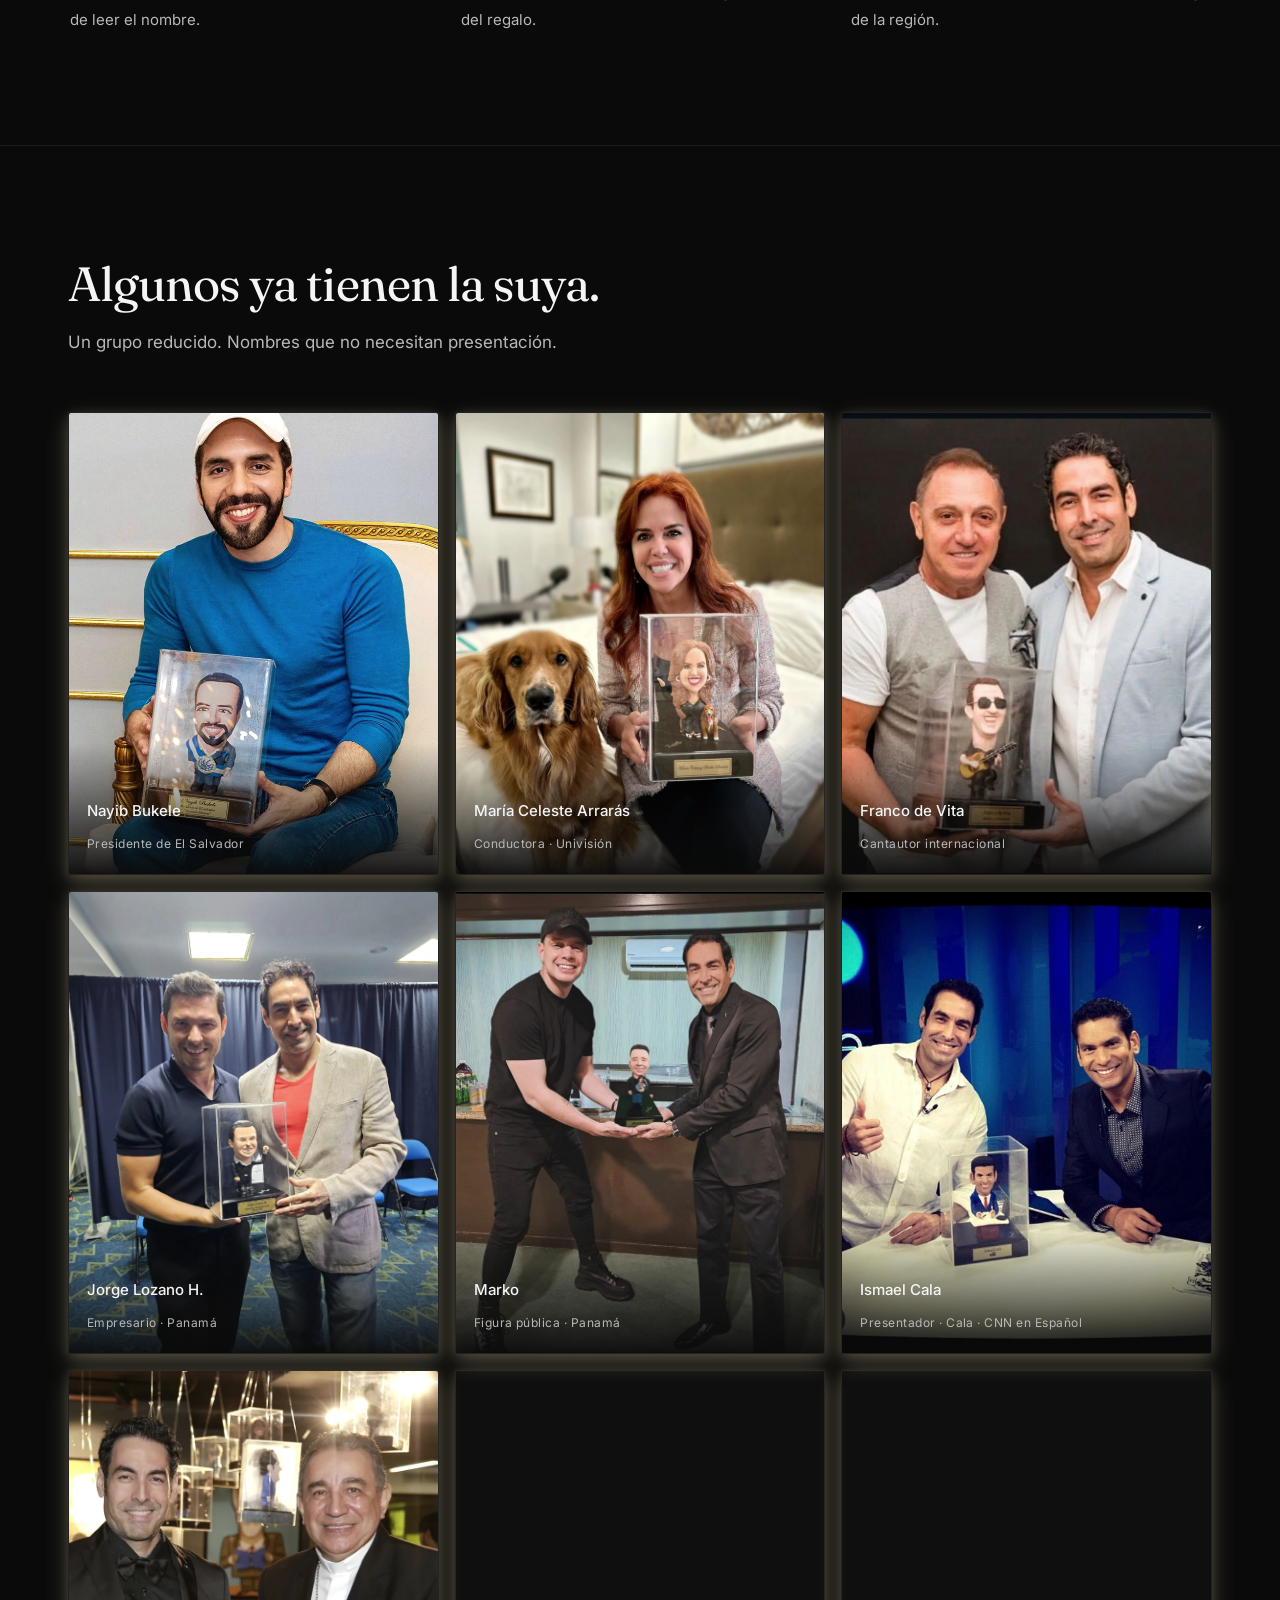
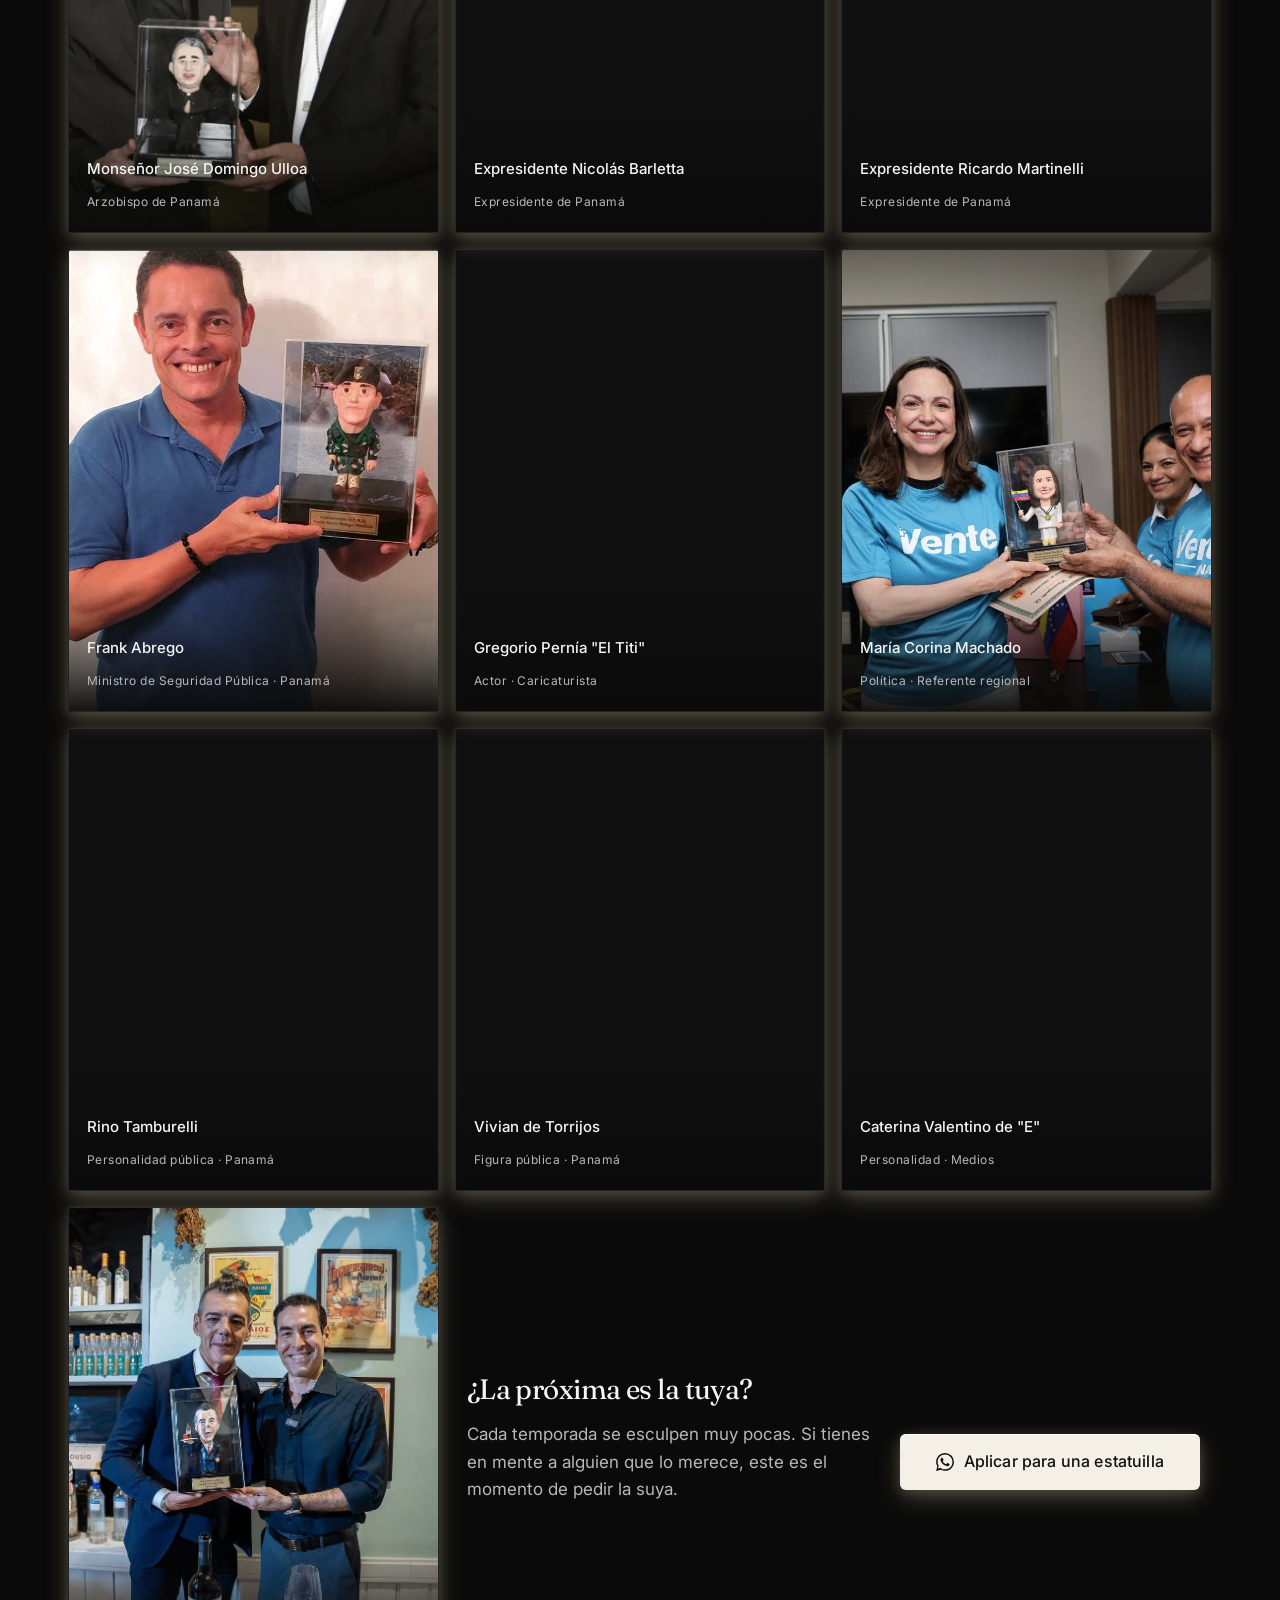
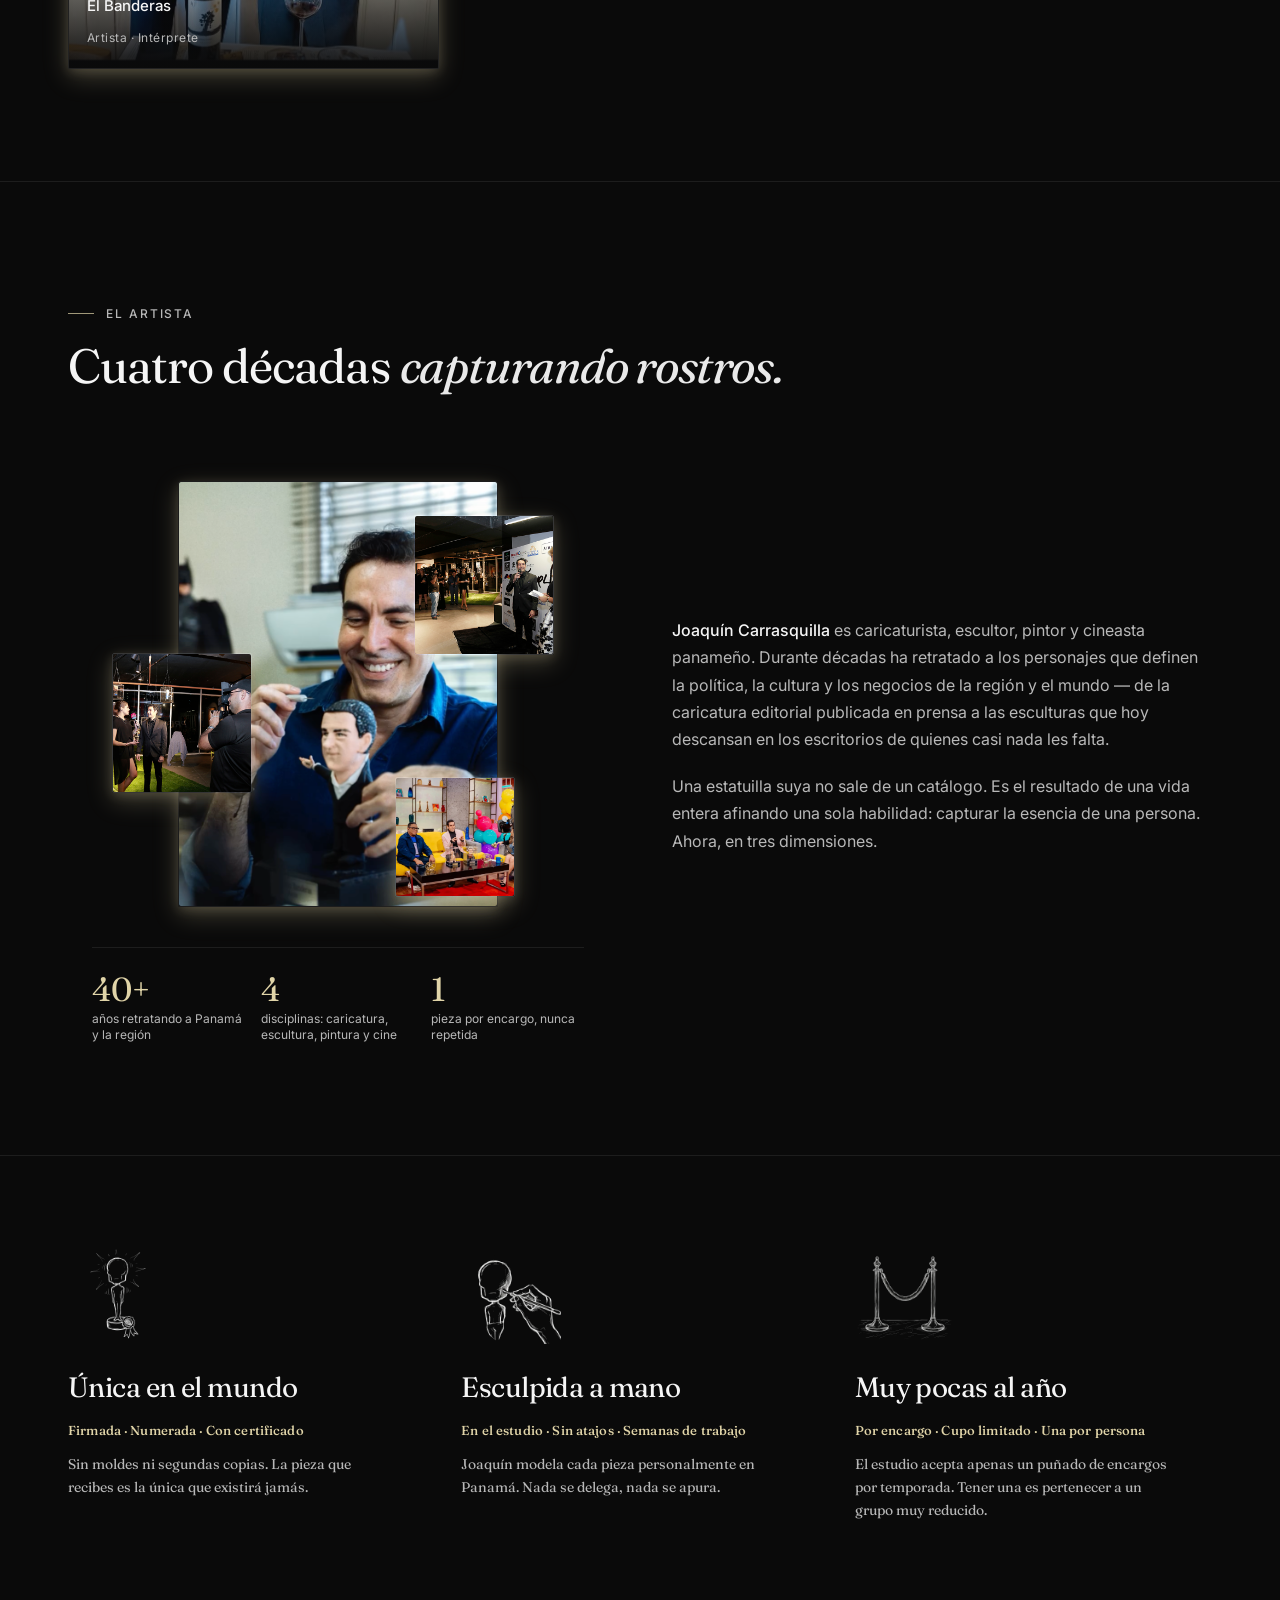
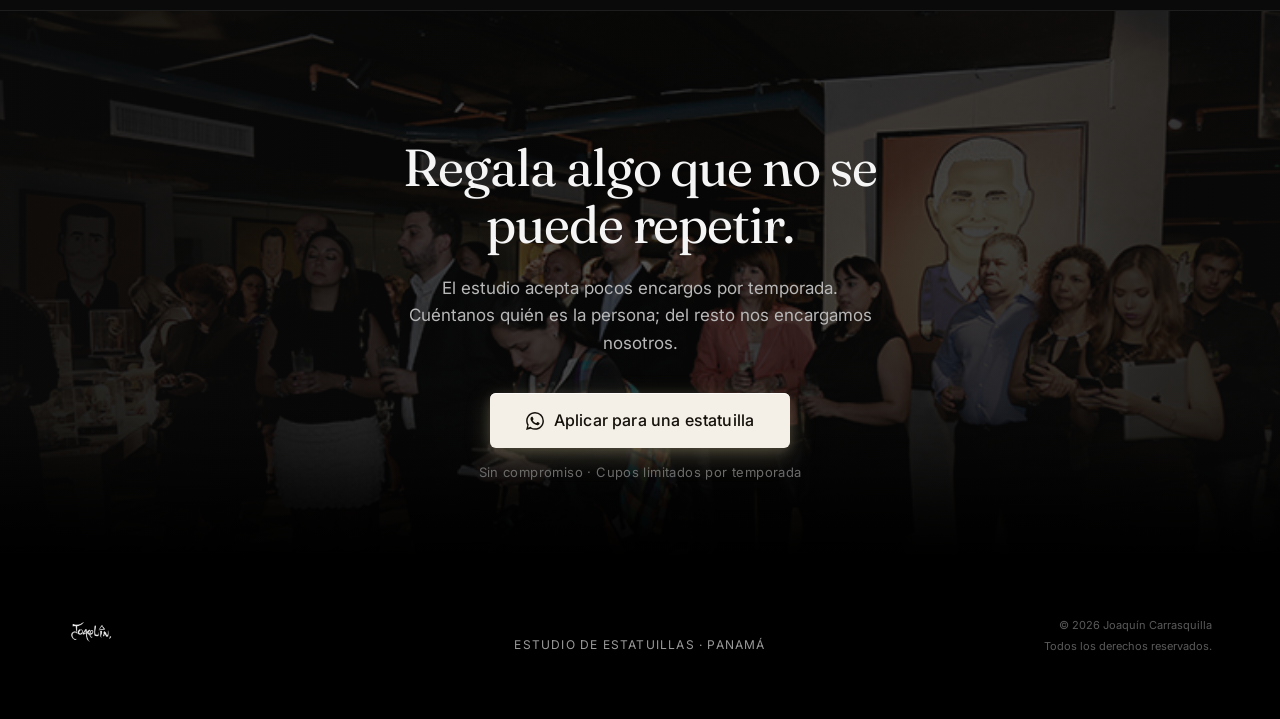
==== commit 2323fef9: "Enlarge logo, remove header button, add performance optimizations Logo / header: - Remove the CTA bu" ====
--- a/index.html
+++ b/index.html
@@ -10,6 +10,9 @@
   <link rel="preconnect" href="https://fonts.gstatic.com" crossorigin>
   <link href="https://fonts.googleapis.com/css2?family=Inter:wght@300;400;500;600&family=Fraunces:ital,opsz,wght@0,9..144,400;0,9..144,500;1,9..144,400;1,9..144,500&display=swap" rel="stylesheet">
 
+  <!-- Preload the hero LCP image so it paints fast -->
+  <link rel="preload" as="image" href="assets/cliente-con-estatuilla/IMG_2627-e7383acf-987b-4b31-b4e6-dbb208cc5019.png" fetchpriority="high" />
+
   <link rel="stylesheet" href="styles.css" />
 </head>
 <body class="page-whatsapp">
@@ -18,10 +21,7 @@
   <header class="site-header">
     <div class="header-inner">
       <a class="logo" href="#top" aria-label="Joaquín Carrasquilla — inicio">
-        <img src="assets/logo.png" alt="Joaquín Carrasquilla" width="320" height="88" decoding="async" />
-      </a>
-      <a class="btn btn-hero" href="https://wa.me/50760000000?text=Hola%2C%20me%20interesa%20encargar%20una%20estatuilla%20personalizada%20con%20Joaqu%C3%ADn%20Carrasquilla." target="_blank" rel="noopener">
-        <span class="btn-label">Aplicar para una estatuilla</span>
+        <img src="assets/logo.png" alt="Joaquín Carrasquilla" width="320" height="88" fetchpriority="high" decoding="async" />
       </a>
     </div>
   </header>
@@ -48,42 +48,42 @@
       <div class="hero-carousel" aria-label="Galería de estatuillas">
         <div class="hero-slideshow">
           <figure class="hero-slide">
-            <img src="assets/cliente-con-estatuilla/IMG_2627-e7383acf-987b-4b31-b4e6-dbb208cc5019.png" alt="Nayib Bukele con su estatuilla" decoding="async" />
+            <img src="assets/cliente-con-estatuilla/IMG_2627-e7383acf-987b-4b31-b4e6-dbb208cc5019.png" alt="Nayib Bukele con su estatuilla" fetchpriority="high" decoding="async" />
             <figcaption>
               <strong>Nayib Bukele</strong>
               <span>Presidente de El Salvador</span>
             </figcaption>
           </figure>
           <figure class="hero-slide">
-            <img src="assets/cliente-con-estatuilla/Maria Corina Machado.jpeg" alt="María Corina Machado con su estatuilla" decoding="async" />
+            <img src="assets/cliente-con-estatuilla/Maria Corina Machado.jpeg" alt="María Corina Machado con su estatuilla" fetchpriority="low" decoding="async" />
             <figcaption>
               <strong>María Corina Machado</strong>
               <span>Política · Referente regional</span>
             </figcaption>
           </figure>
           <figure class="hero-slide">
-            <img src="assets/cliente-con-estatuilla/Mis_esculturas__reunidas_en_un_mismo_espacio._Cada_pieza_con_su_historia__cada_detalle_con_su_r-2-c04f47b6-1784-4fe5-88b1-f902768b5a1e.png" alt="Monseñor Ulloa con su estatuilla en exposición" decoding="async" />
+            <img src="assets/cliente-con-estatuilla/Mis_esculturas__reunidas_en_un_mismo_espacio._Cada_pieza_con_su_historia__cada_detalle_con_su_r-2-c04f47b6-1784-4fe5-88b1-f902768b5a1e.png" alt="Monseñor Ulloa con su estatuilla en exposición" fetchpriority="low" decoding="async" />
             <figcaption>
               <strong>Monseñor José Domingo Ulloa</strong>
               <span>Arzobispo de Panamá</span>
             </figcaption>
           </figure>
           <figure class="hero-slide">
-            <img src="assets/cliente-con-estatuilla/IMG_2630-4d0dea5f-8acf-4399-ab27-2319d4a610f1.png" alt="Ismael Cala con su estatuilla en Cala CNN" decoding="async" />
+            <img src="assets/cliente-con-estatuilla/IMG_2630-4d0dea5f-8acf-4399-ab27-2319d4a610f1.png" alt="Ismael Cala con su estatuilla en Cala CNN" fetchpriority="low" decoding="async" />
             <figcaption>
               <strong>Ismael Cala</strong>
               <span>Presentador · Cala · CNN en Español</span>
             </figcaption>
           </figure>
           <figure class="hero-slide">
-            <img src="assets/cliente-con-estatuilla/IMG_2628-bec510d0-ad0a-4d97-8ea1-d12f23ac2057.png" alt="María Celeste con su estatuilla" decoding="async" />
+            <img src="assets/cliente-con-estatuilla/IMG_2628-bec510d0-ad0a-4d97-8ea1-d12f23ac2057.png" alt="María Celeste con su estatuilla" fetchpriority="low" decoding="async" />
             <figcaption>
               <strong>María Celeste Arrarás</strong>
               <span>Conductora · Univisión</span>
             </figcaption>
           </figure>
           <figure class="hero-slide">
-            <img src="assets/cliente-con-estatuilla/Franco-deVita.jpeg" alt="Franco de Vita con su estatuilla" decoding="async" />
+            <img src="assets/cliente-con-estatuilla/Franco-deVita.jpeg" alt="Franco de Vita con su estatuilla" fetchpriority="low" decoding="async" />
             <figcaption>
               <strong>Franco de Vita</strong>
               <span>Cantautor internacional</span>
@@ -430,7 +430,7 @@
 
         <article class="trust-badge">
           <div class="trust-badge__icon" aria-hidden="true">
-            <img src="assets/trust-icons/unique.png" alt="" width="100" height="100" decoding="async" />
+            <img src="assets/trust-icons/unique.png" alt="" width="100" height="100" loading="lazy" decoding="async" />
           </div>
           <h3 class="trust-badge__title">Única en el mundo</h3>
           <p class="trust-badge__tags">Firmada · Numerada · Con certificado</p>
@@ -439,7 +439,7 @@
 
         <article class="trust-badge">
           <div class="trust-badge__icon" aria-hidden="true">
-            <img src="assets/trust-icons/hand-made.png" alt="" width="100" height="100" decoding="async" />
+            <img src="assets/trust-icons/hand-made.png" alt="" width="100" height="100" loading="lazy" decoding="async" />
           </div>
           <h3 class="trust-badge__title">Esculpida a mano</h3>
           <p class="trust-badge__tags">En el estudio · Sin atajos · Semanas de trabajo</p>
@@ -448,7 +448,7 @@
 
         <article class="trust-badge">
           <div class="trust-badge__icon" aria-hidden="true">
-            <img src="assets/trust-icons/exclusive.png" alt="" width="100" height="100" decoding="async" />
+            <img src="assets/trust-icons/exclusive.png" alt="" width="100" height="100" loading="lazy" decoding="async" />
           </div>
           <h3 class="trust-badge__title">Muy pocas al año</h3>
           <p class="trust-badge__tags">Por encargo · Cupo limitado · Una por persona</p>
@@ -466,6 +466,7 @@
         src="assets/expocision/gente_en_expo_addison-1b108e00-6ac4-42f6-a2d3-d2f6da8dff81.png"
         alt=""
         aria-hidden="true"
+        loading="lazy" decoding="async"
       />
     </div>
     <div class="cta-band__scrim"></div>
@@ -486,7 +487,7 @@
       <div class="container site-footer__inner">
         <div class="site-footer__grid">
           <div class="site-footer__logo">
-            <img src="assets/logo.png" alt="Joaquín Carrasquilla" width="180" height="50" decoding="async" />
+            <img src="assets/logo.png" alt="Joaquín Carrasquilla" width="180" height="50" loading="lazy" decoding="async" />
           </div>
           <div class="site-footer__center">
             <p>Estudio de estatuillas · Panamá</p>
--- a/styles.css
+++ b/styles.css
@@ -26,7 +26,7 @@
   --display: "Fraunces", Georgia, serif;
   --serif: "Fraunces", Georgia, serif;
   --sans: "Inter", -apple-system, BlinkMacSystemFont, "Helvetica Neue", Arial, sans-serif;
-  --header-h: 80px;
+  --header-h: 68px;
 }
 
 *, *::before, *::after { box-sizing: border-box; }
@@ -256,8 +256,7 @@
 .site-header .btn-hero {
   flex-direction: row;
   flex-shrink: 0;
-  padding: 12px 24px;
-  margin-top: 150px;
+  padding: 11px 22px;
 }
 
 .site-header .btn-hero .btn-label {
@@ -266,33 +265,32 @@
 
 .logo {
   display: flex;
-  align-items: flex-end;
-  align-self: stretch;
+  align-items: center;
   overflow: visible;
 }
 
 .logo img {
-  height: 88px;
+  height: 150px;
   width: auto;
   display: block;
   opacity: 0.95;
   border-radius: 0;
   box-shadow: none;
-  margin-bottom: -10px;
-  transform: translateY(50px) translateX(100px) scale(1.5);
+  transform: translateX(100px) translateY(60px);
+  transform-origin: left center;
 }
 
 /* ---------- Hero ---------- */
 .hero {
   position: relative;
-  padding: 48px 0 56px;
+  padding: 20px 0 44px;
   overflow: hidden;
 }
 
 .hero-inner {
   display: grid;
   grid-template-columns: repeat(3, minmax(0, 1fr));
-  gap: 40px 48px;
+  gap: 28px 40px;
   align-items: center;
 }
 
@@ -317,7 +315,7 @@
 /* Coverflow stage — 3 cards visible (prev · active · next) */
 .hero-slideshow {
   position: relative;
-  height: clamp(440px, 52vw, 660px);
+  height: clamp(360px, 42vw, 540px);
   overflow: hidden;
   isolation: isolate;
   touch-action: pan-y;
@@ -527,11 +525,11 @@
 
 .hero-title {
   font-family: var(--serif);
-  font-size: clamp(40px, 5vw, 72px);
-  font-weight: 400;
-  line-height: 1.04;
+  font-size: clamp(32px, 3.8vw, 54px);
+  font-weight: 400;
+  line-height: 1.06;
   letter-spacing: -0.02em;
-  margin: 20px 0 26px;
+  margin: 0 0 20px;
   max-width: 14ch;
   color: var(--ink);
 }
@@ -557,11 +555,11 @@
 }
 
 .hero-sub {
-  font-size: clamp(16px, 1.55vw, 19px);
-  line-height: 1.6;
+  font-size: clamp(14px, 1.25vw, 16px);
+  line-height: 1.55;
   color: var(--ink-soft);
-  max-width: 42ch;
-  margin: 0 0 40px;
+  max-width: 40ch;
+  margin: 0 0 28px;
   font-weight: 400;
 }
 
@@ -574,7 +572,6 @@
   display: flex;
   width: fit-content;
   margin-inline: 0;
-  margin-bottom: 50px;
 }
 
 /* ---------- As seen on ---------- */
@@ -1981,13 +1978,16 @@
 
 /* ---------- Responsive ---------- */
 @media (max-width: 960px) {
-  /* Reset the dramatic desktop logo/button offsets — they only suit wide screens */
+  /* Centered, no offset below desktop */
+  :root { --header-h: 104px; }
+
+  .header-inner {
+    justify-content: center;
+  }
+
   .logo img {
+    height: 96px;
     transform: none;
-  }
-
-  .site-header .btn-hero {
-    margin-top: 0;
   }
 
   .story-points {
@@ -2127,7 +2127,7 @@
 }
 
 @media (max-width: 640px) {
-  :root { --header-h: 72px; }
+  :root { --header-h: 88px; }
 
   .container {
     padding-left: 20px;
@@ -2195,7 +2195,6 @@
 
   .site-header .btn-hero {
     padding: 10px 14px;
-    margin-top: 0;
   }
 
   .site-header .btn-hero .btn-label {
@@ -2203,11 +2202,11 @@
   }
 
   .hero {
-    padding-bottom: 64px;
+    padding: 12px 0 56px;
   }
 
   .hero-inner {
-    gap: 32px;
+    gap: 24px;
   }
 
   .hero-slideshow {
@@ -2257,9 +2256,7 @@
   }
 
   .logo img {
-    height: 64px;
-    margin-bottom: -6px;
-    transform: none;
+    height: 78px;
   }
 
   .btn-header {
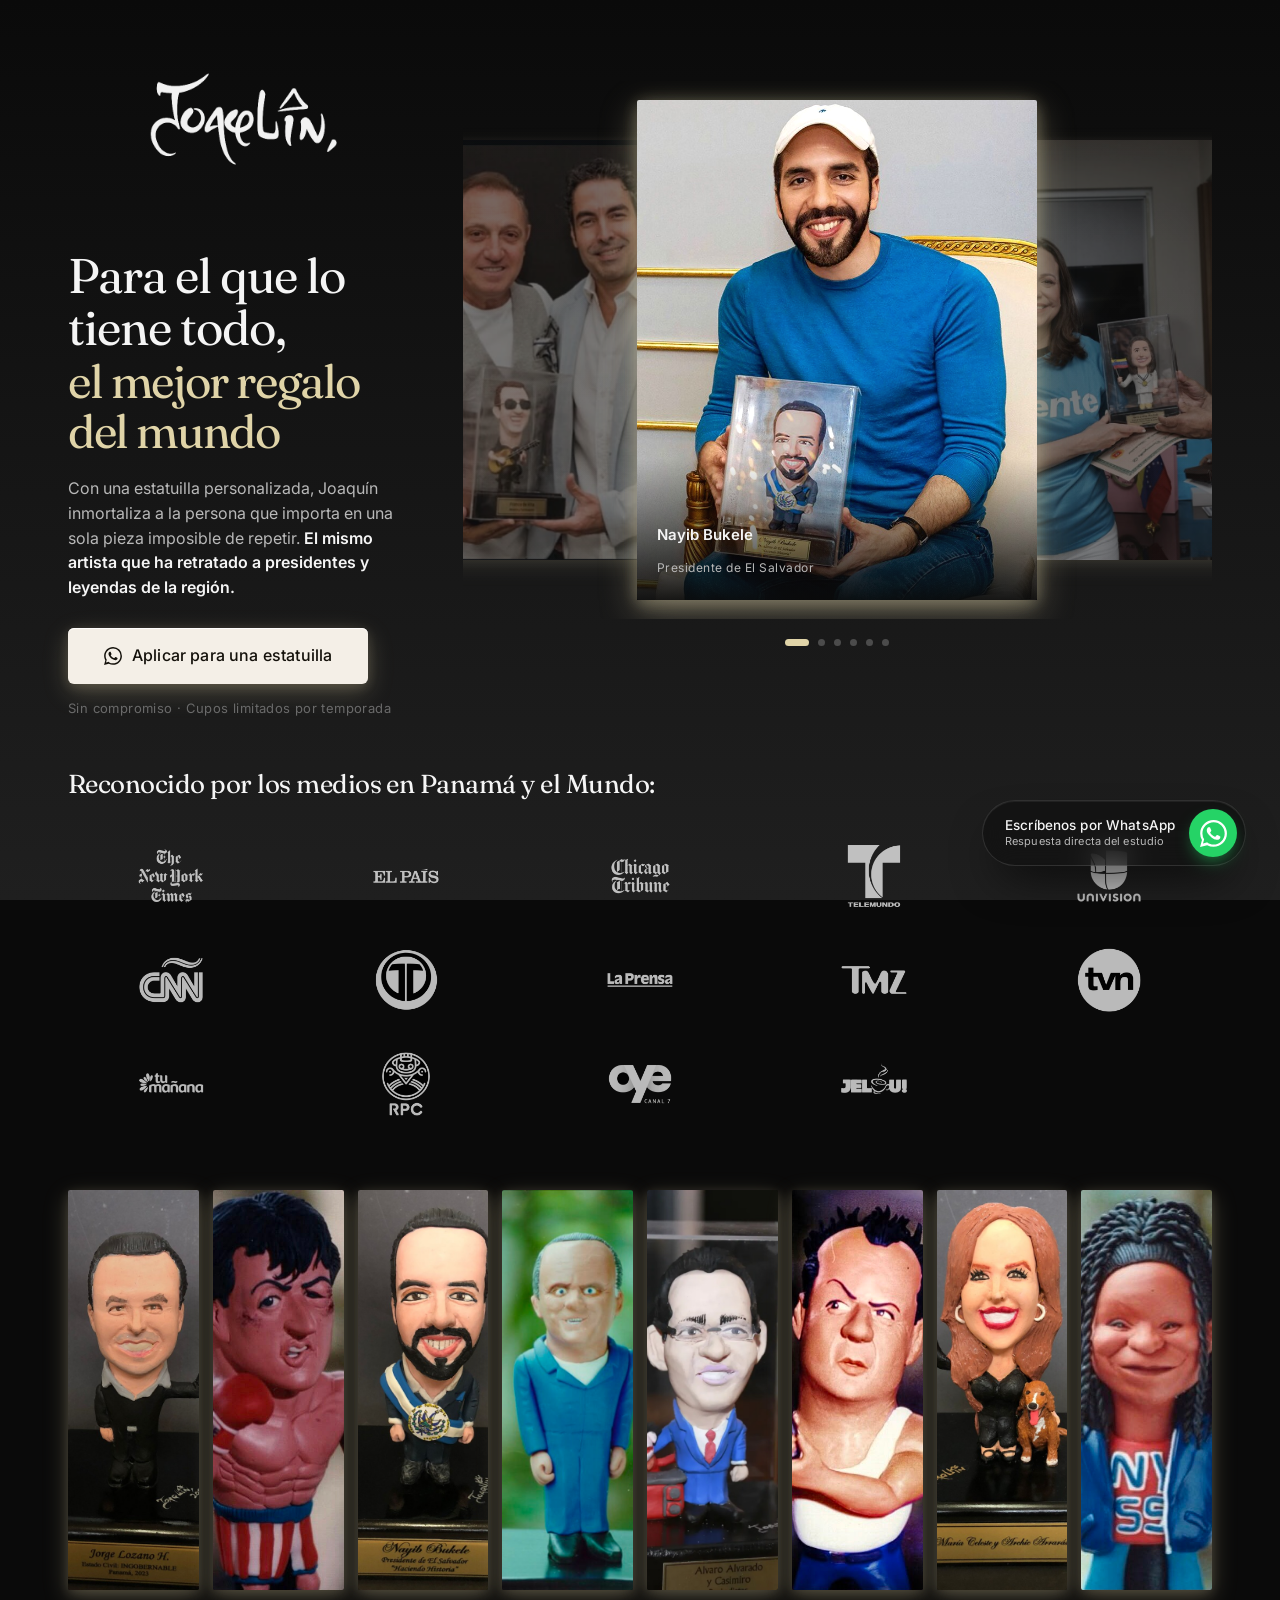
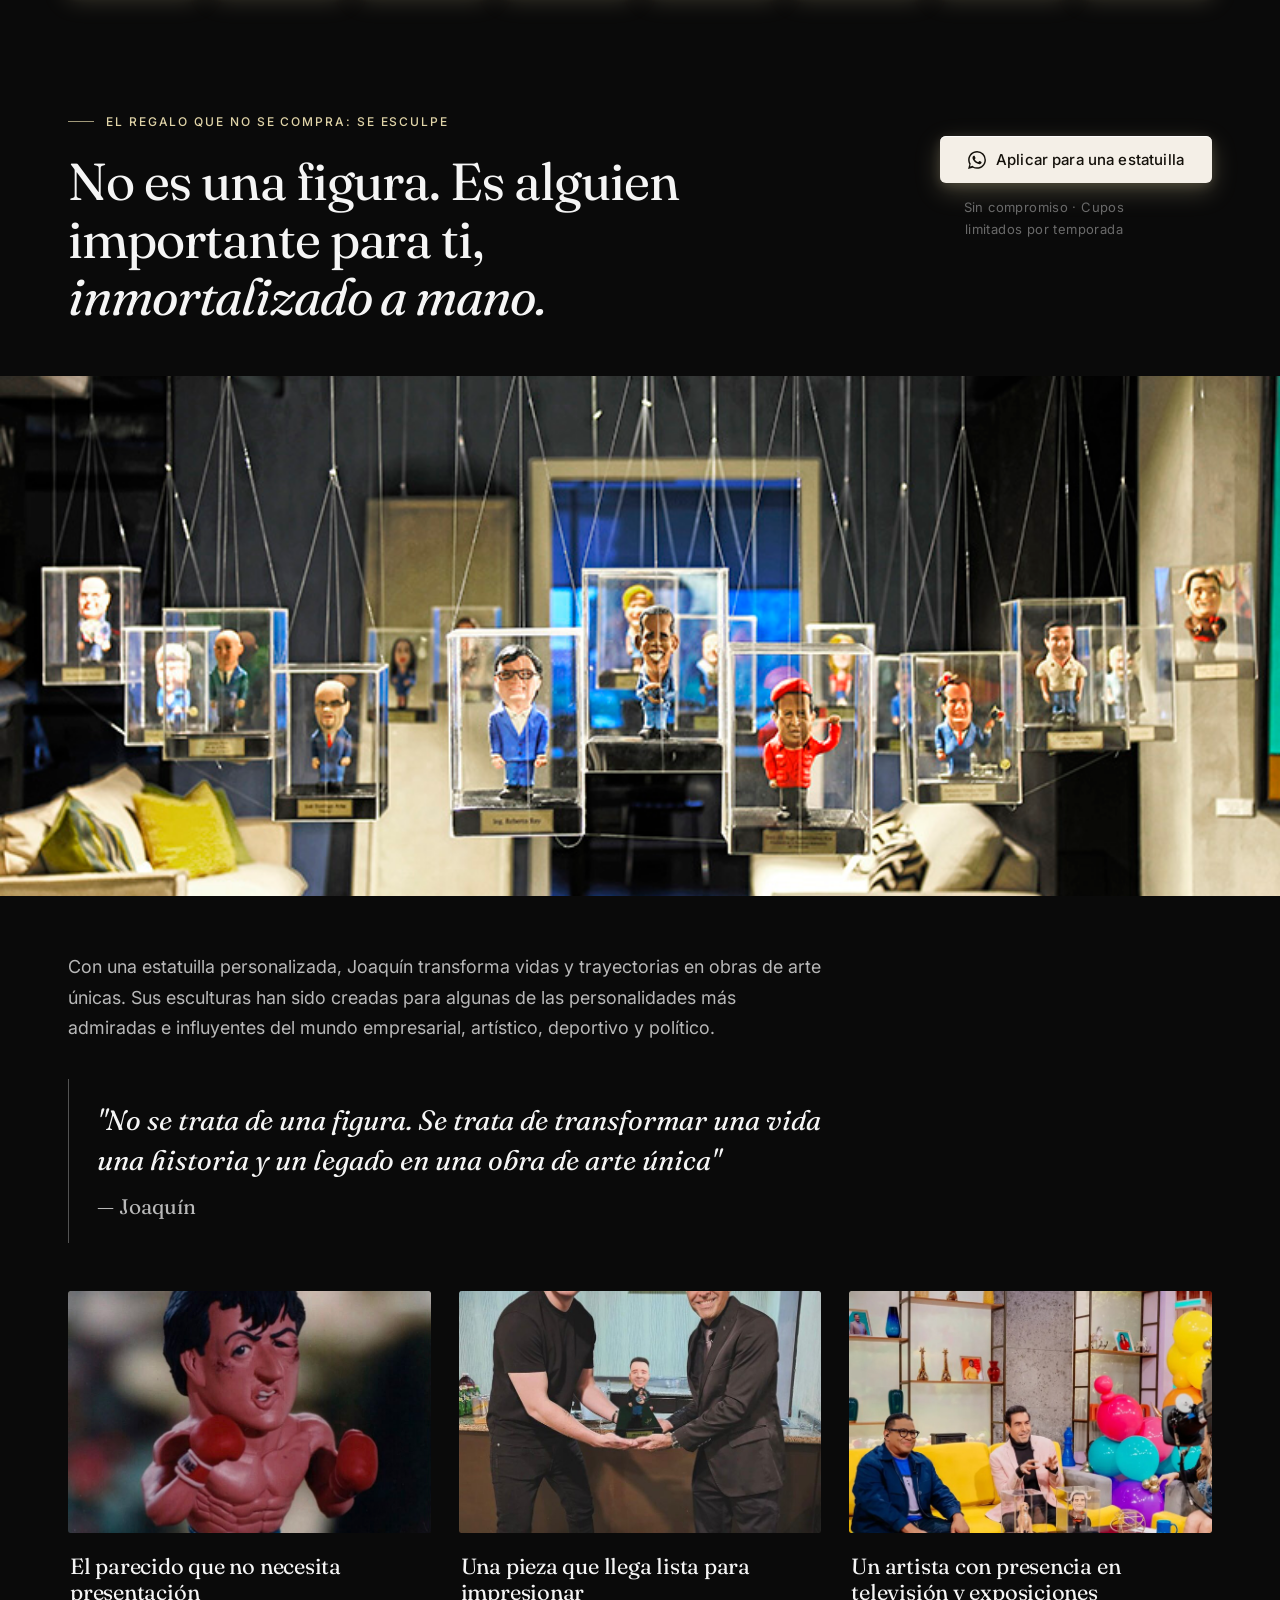
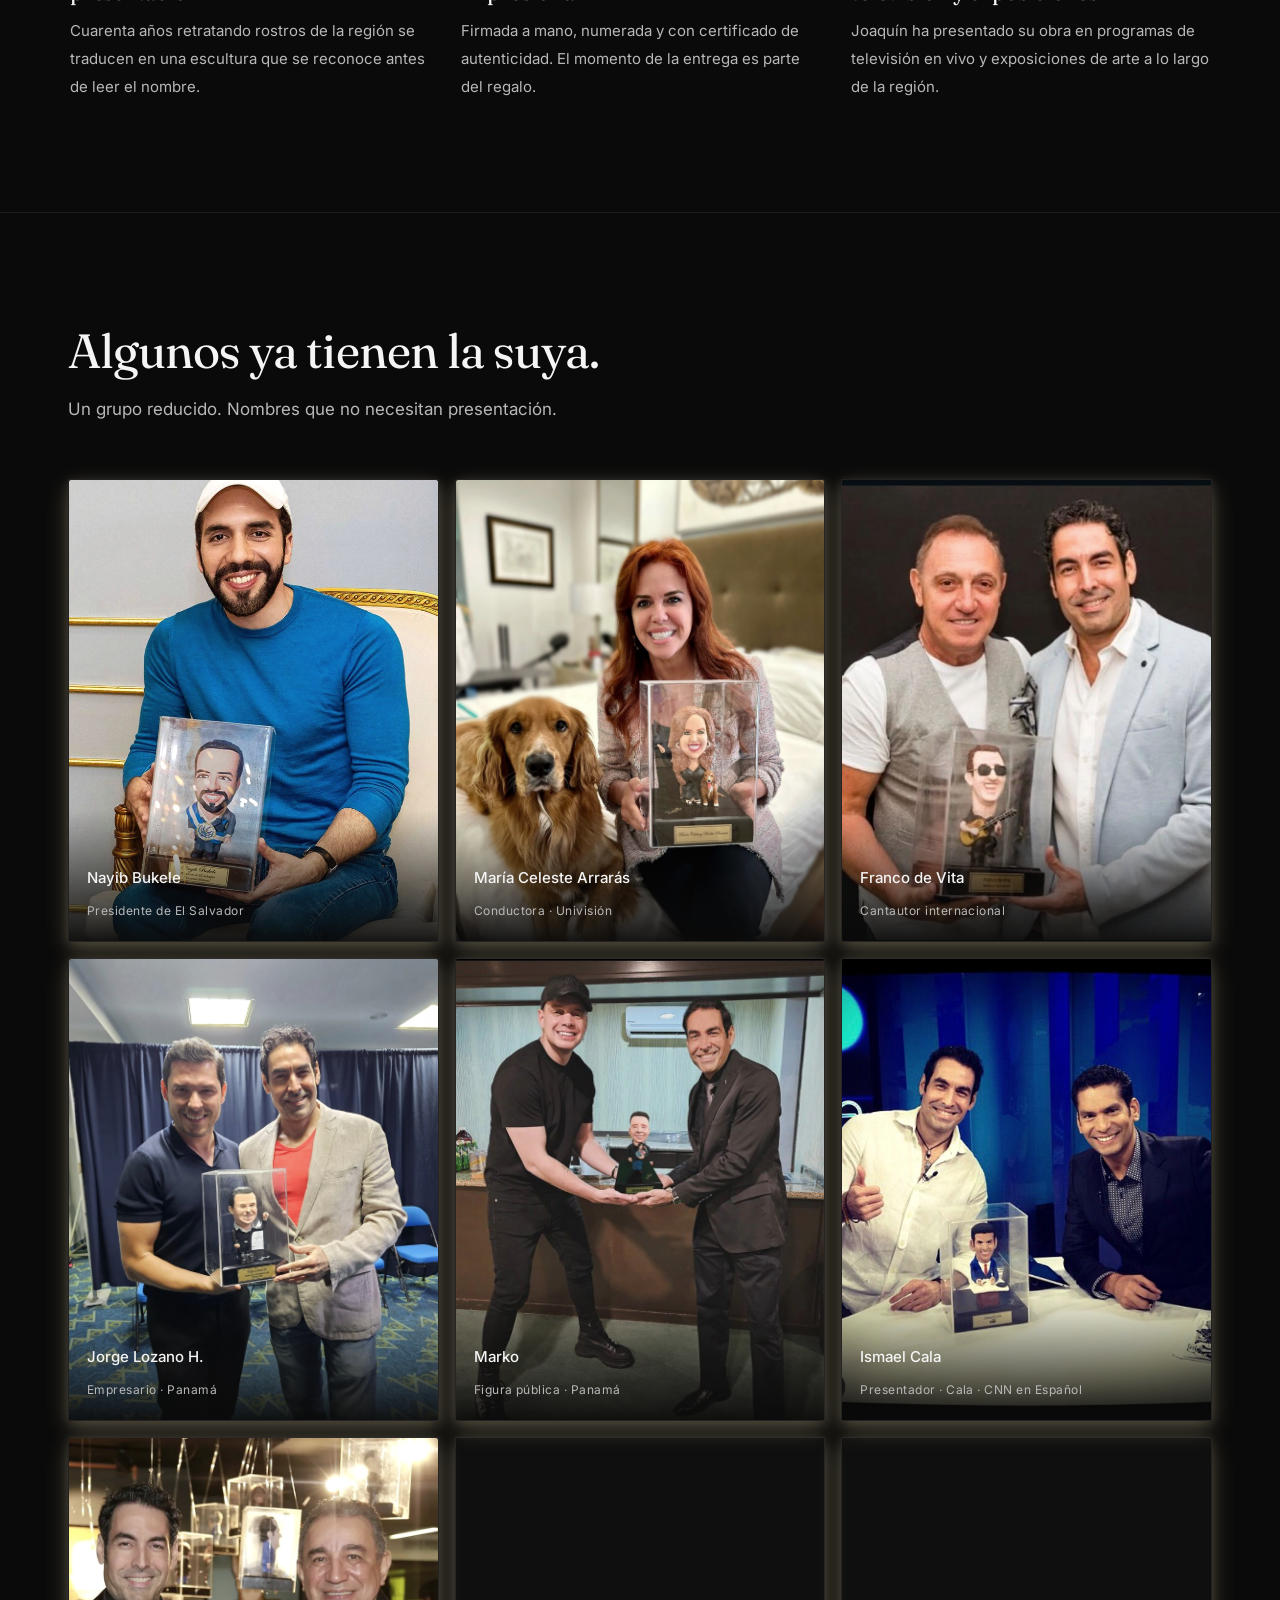
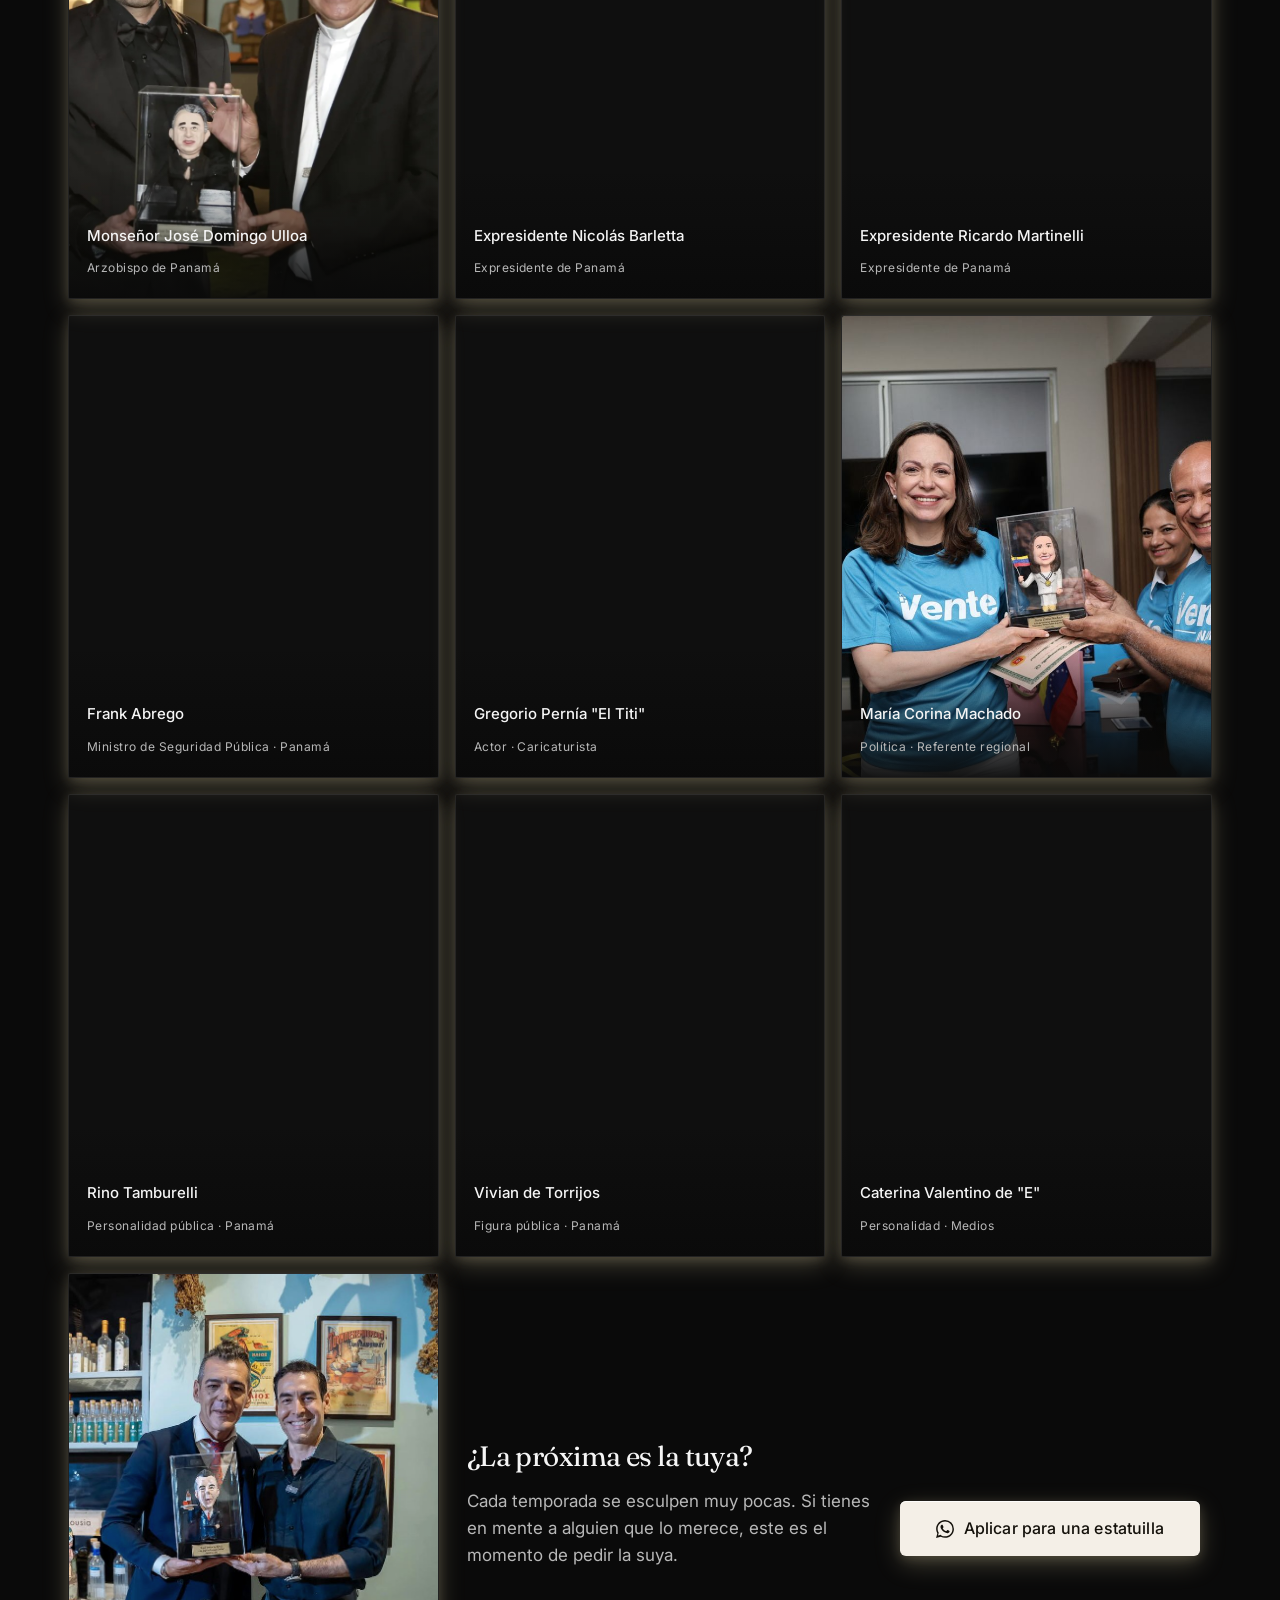
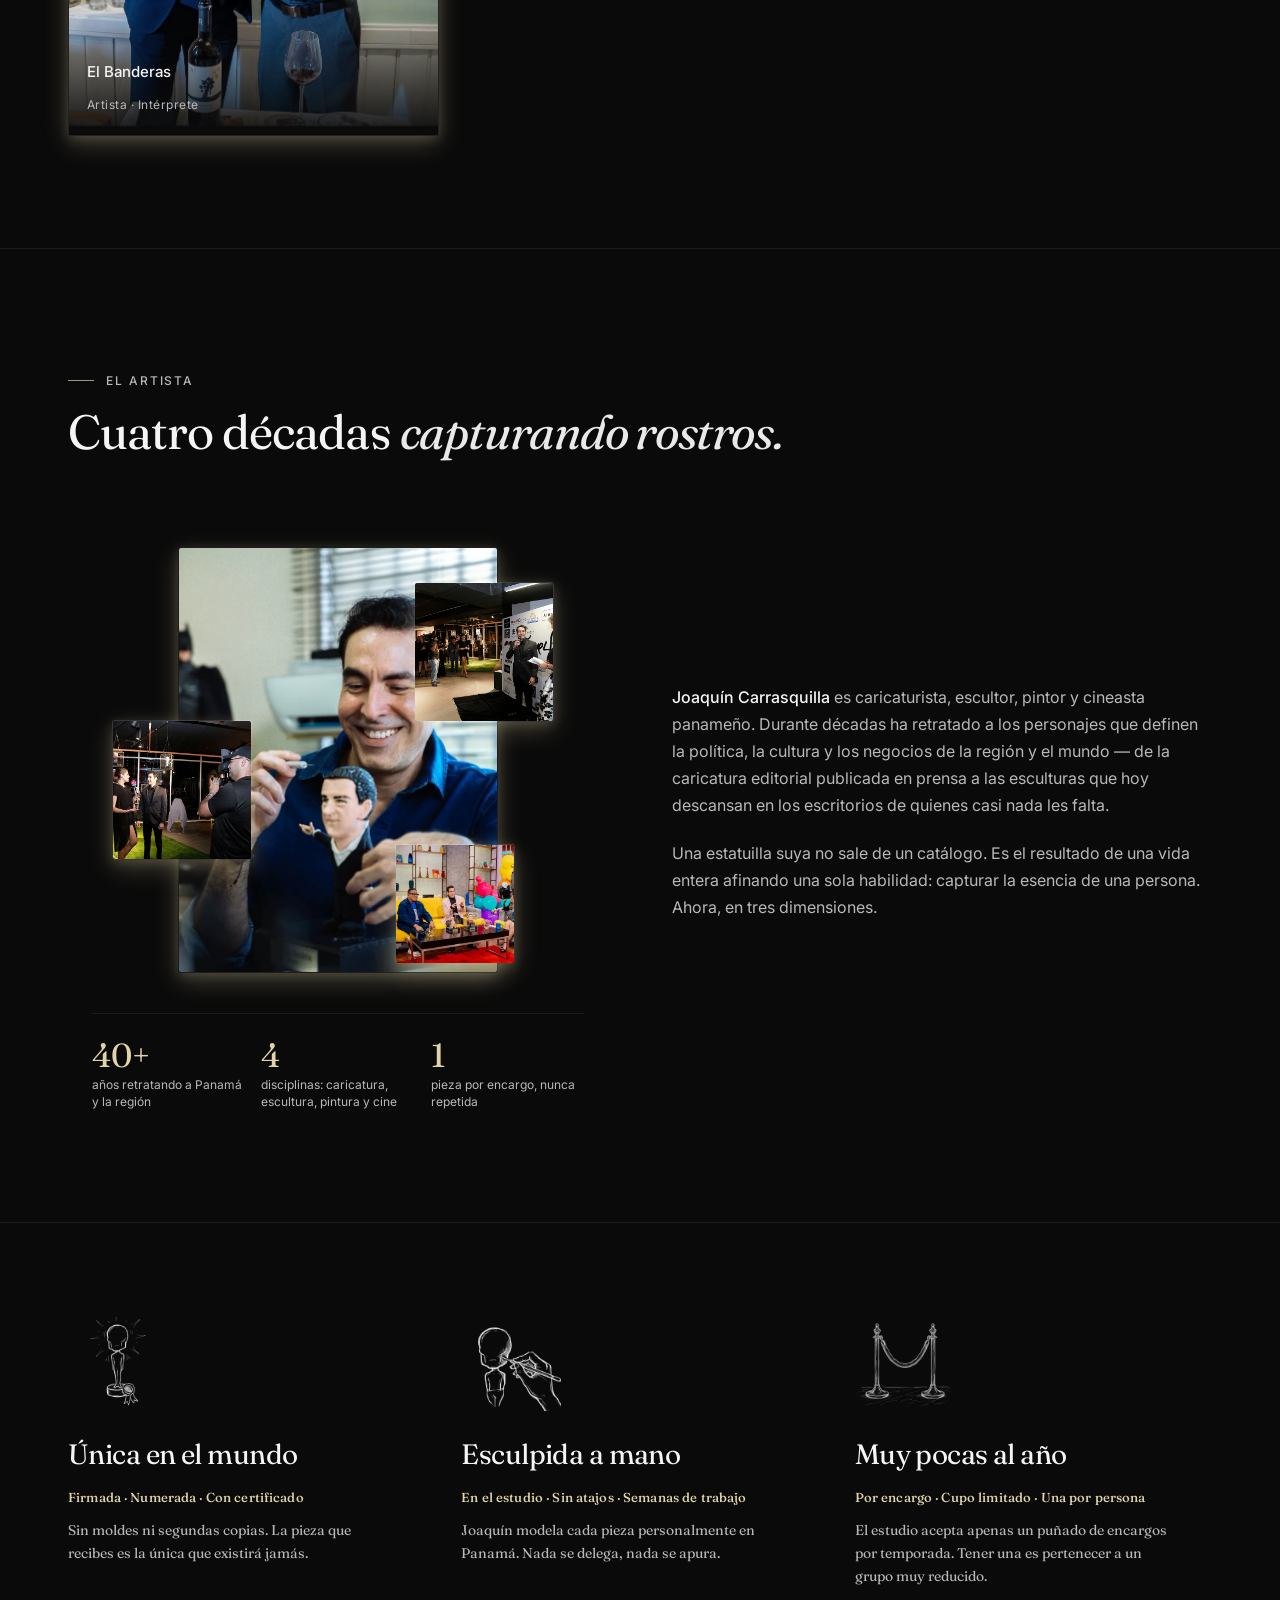
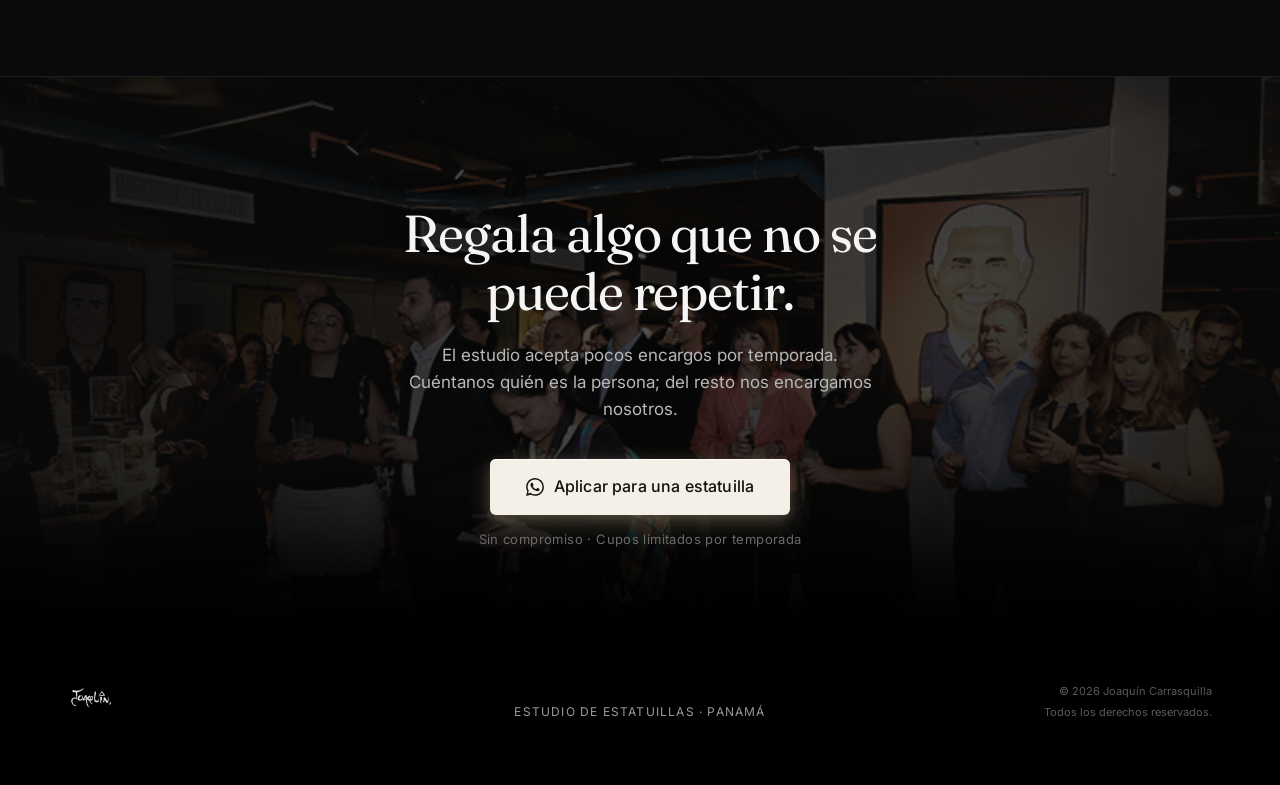
==== commit b46f7bc1: "Move logo into hero content, centered and fluid - Logo now lives inside .hero-content above the h1 o" ====
--- a/index.html
+++ b/index.html
@@ -17,19 +17,13 @@
 </head>
 <body class="page-whatsapp">
 
-  <!-- HEADER -->
-  <header class="site-header">
-    <div class="header-inner">
-      <a class="logo" href="#top" aria-label="Joaquín Carrasquilla — inicio">
-        <img src="assets/logo.png" alt="Joaquín Carrasquilla" width="320" height="88" fetchpriority="high" decoding="async" />
-      </a>
-    </div>
-  </header>
-
   <!-- HERO -->
   <section id="top" class="hero" aria-label="Presentación">
     <div class="hero-inner container">
       <div class="hero-content">
+        <a class="logo" href="#top" aria-label="Joaquín Carrasquilla — inicio">
+          <img src="assets/logo.png" alt="Joaquín Carrasquilla" width="320" height="88" fetchpriority="high" decoding="async" />
+        </a>
         <h1 class="hero-title">
           Para el que lo tiene todo,<br />
           <span class="text-gold">el mejor regalo del mundo</span>
--- a/styles.css
+++ b/styles.css
@@ -263,27 +263,28 @@
   font-size: 14px;
 }
 
-.logo {
-  display: flex;
-  align-items: center;
-  overflow: visible;
-}
-
-.logo img {
-  height: 150px;
-  width: auto;
+/* Logo lives inside the hero content, centered and fluid */
+.hero-content .logo {
+  display: block;
+  width: 100%;
+  margin: 0 0 22px;
+  text-align: center;
+}
+
+.hero-content .logo img {
+  width: clamp(220px, 60%, 340px);
+  height: auto;
+  margin: 0 auto;
   display: block;
   opacity: 0.95;
   border-radius: 0;
   box-shadow: none;
-  transform: translateX(100px) translateY(60px);
-  transform-origin: left center;
 }
 
 /* ---------- Hero ---------- */
 .hero {
   position: relative;
-  padding: 20px 0 44px;
+  padding: 8px 0 44px;
   overflow: hidden;
 }
 
@@ -2059,12 +2060,12 @@
 
   .hero-content {
     grid-column: auto;
-    order: 2;
+    order: 1;
   }
 
   .hero-carousel {
     grid-column: auto;
-    order: 1;
+    order: 2;
   }
 
   .story-intro {
@@ -2127,7 +2128,7 @@
 }
 
 @media (max-width: 640px) {
-  :root { --header-h: 88px; }
+  :root { --header-h: 66px; }
 
   .container {
     padding-left: 20px;
@@ -2202,7 +2203,7 @@
   }
 
   .hero {
-    padding: 12px 0 56px;
+    padding: 2px 0 48px;
   }
 
   .hero-inner {
@@ -2210,7 +2211,7 @@
   }
 
   .hero-slideshow {
-    height: clamp(380px, 96vw, 520px);
+    height: min(84vw, 400px);
   }
 
   .hero-slide {
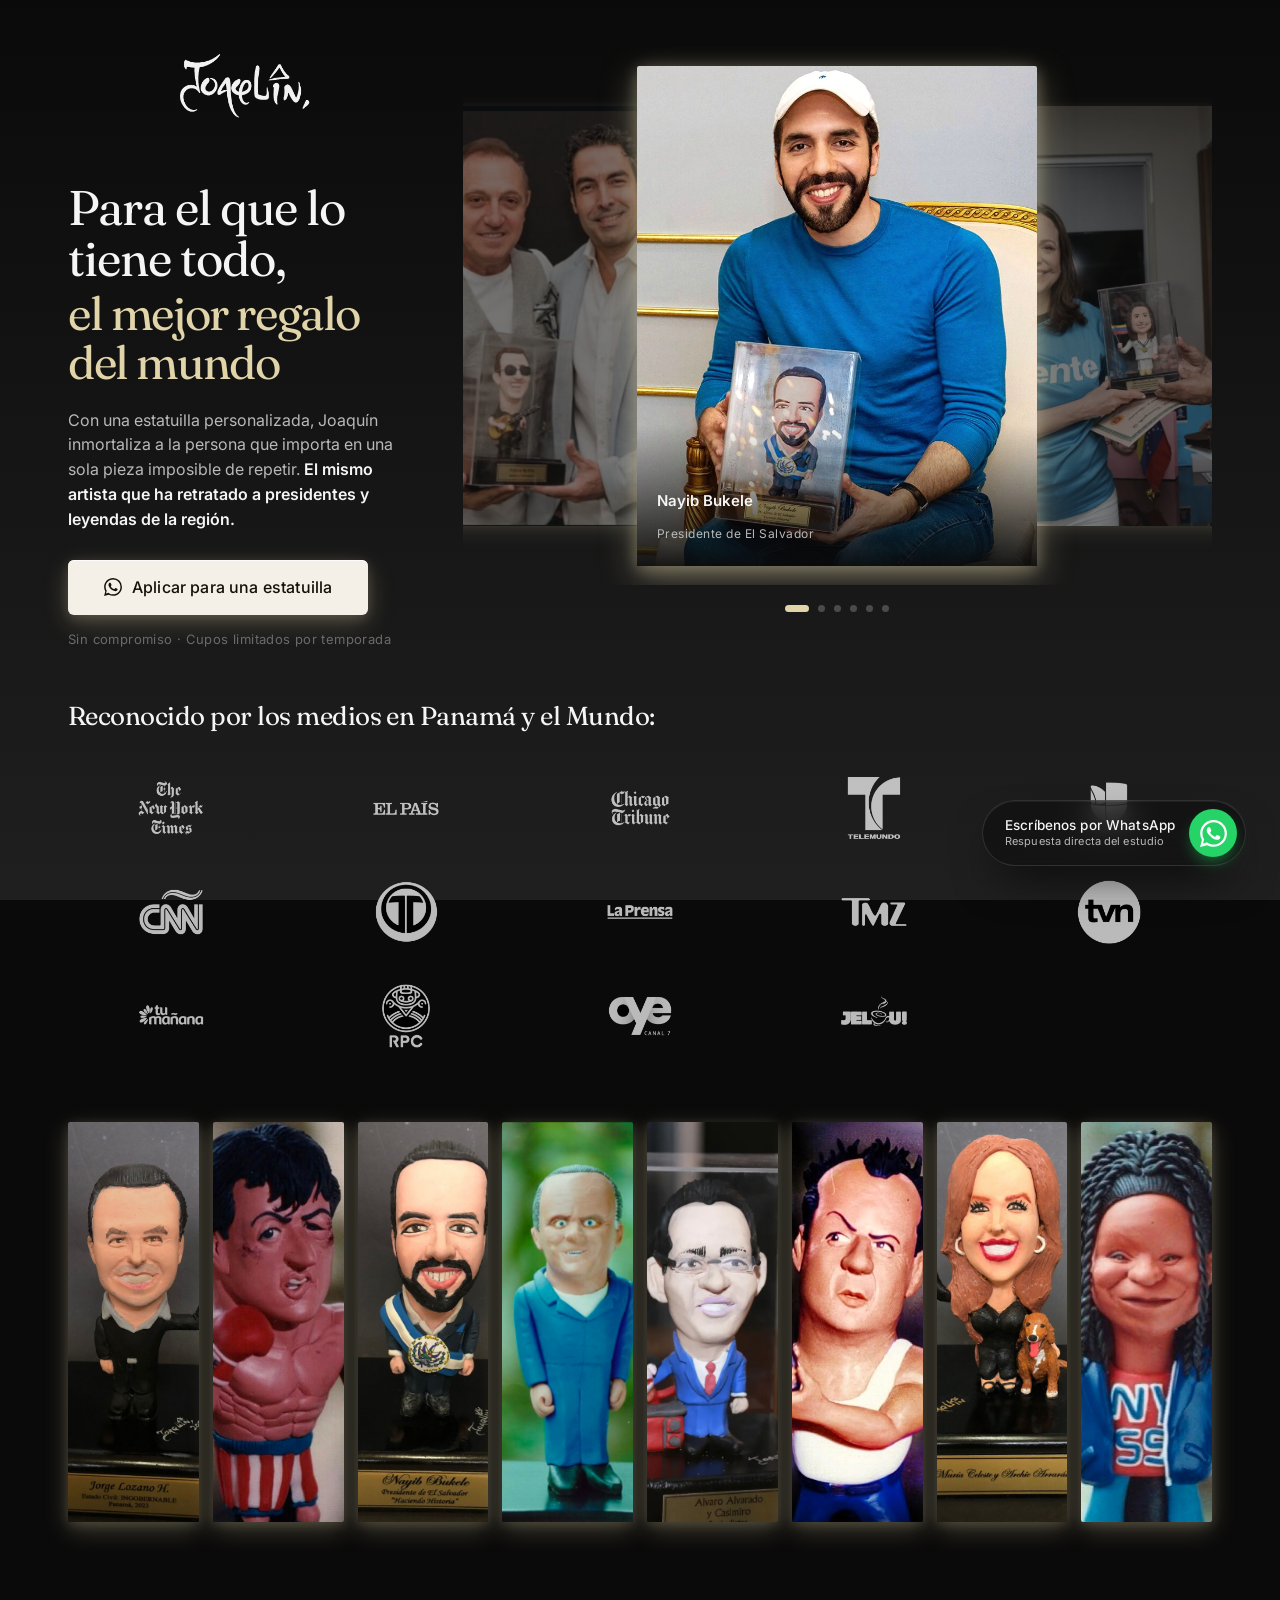
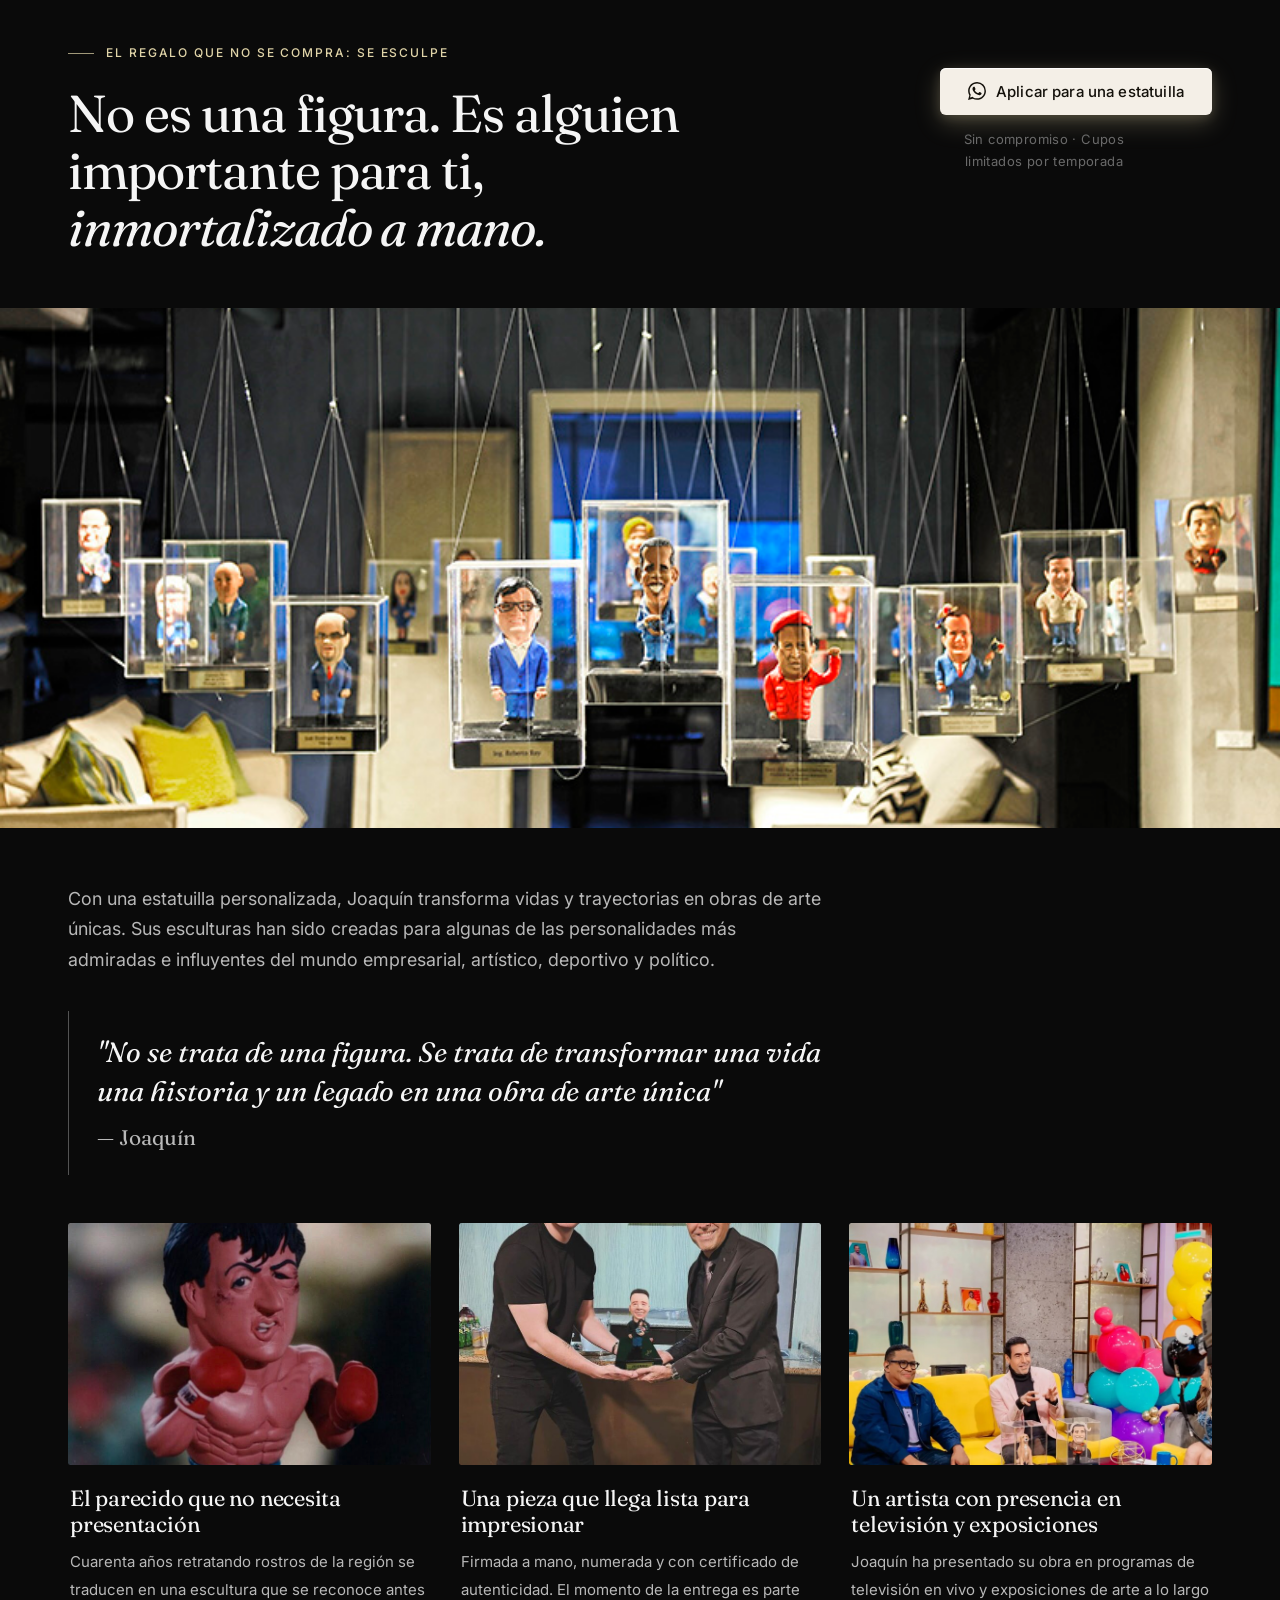
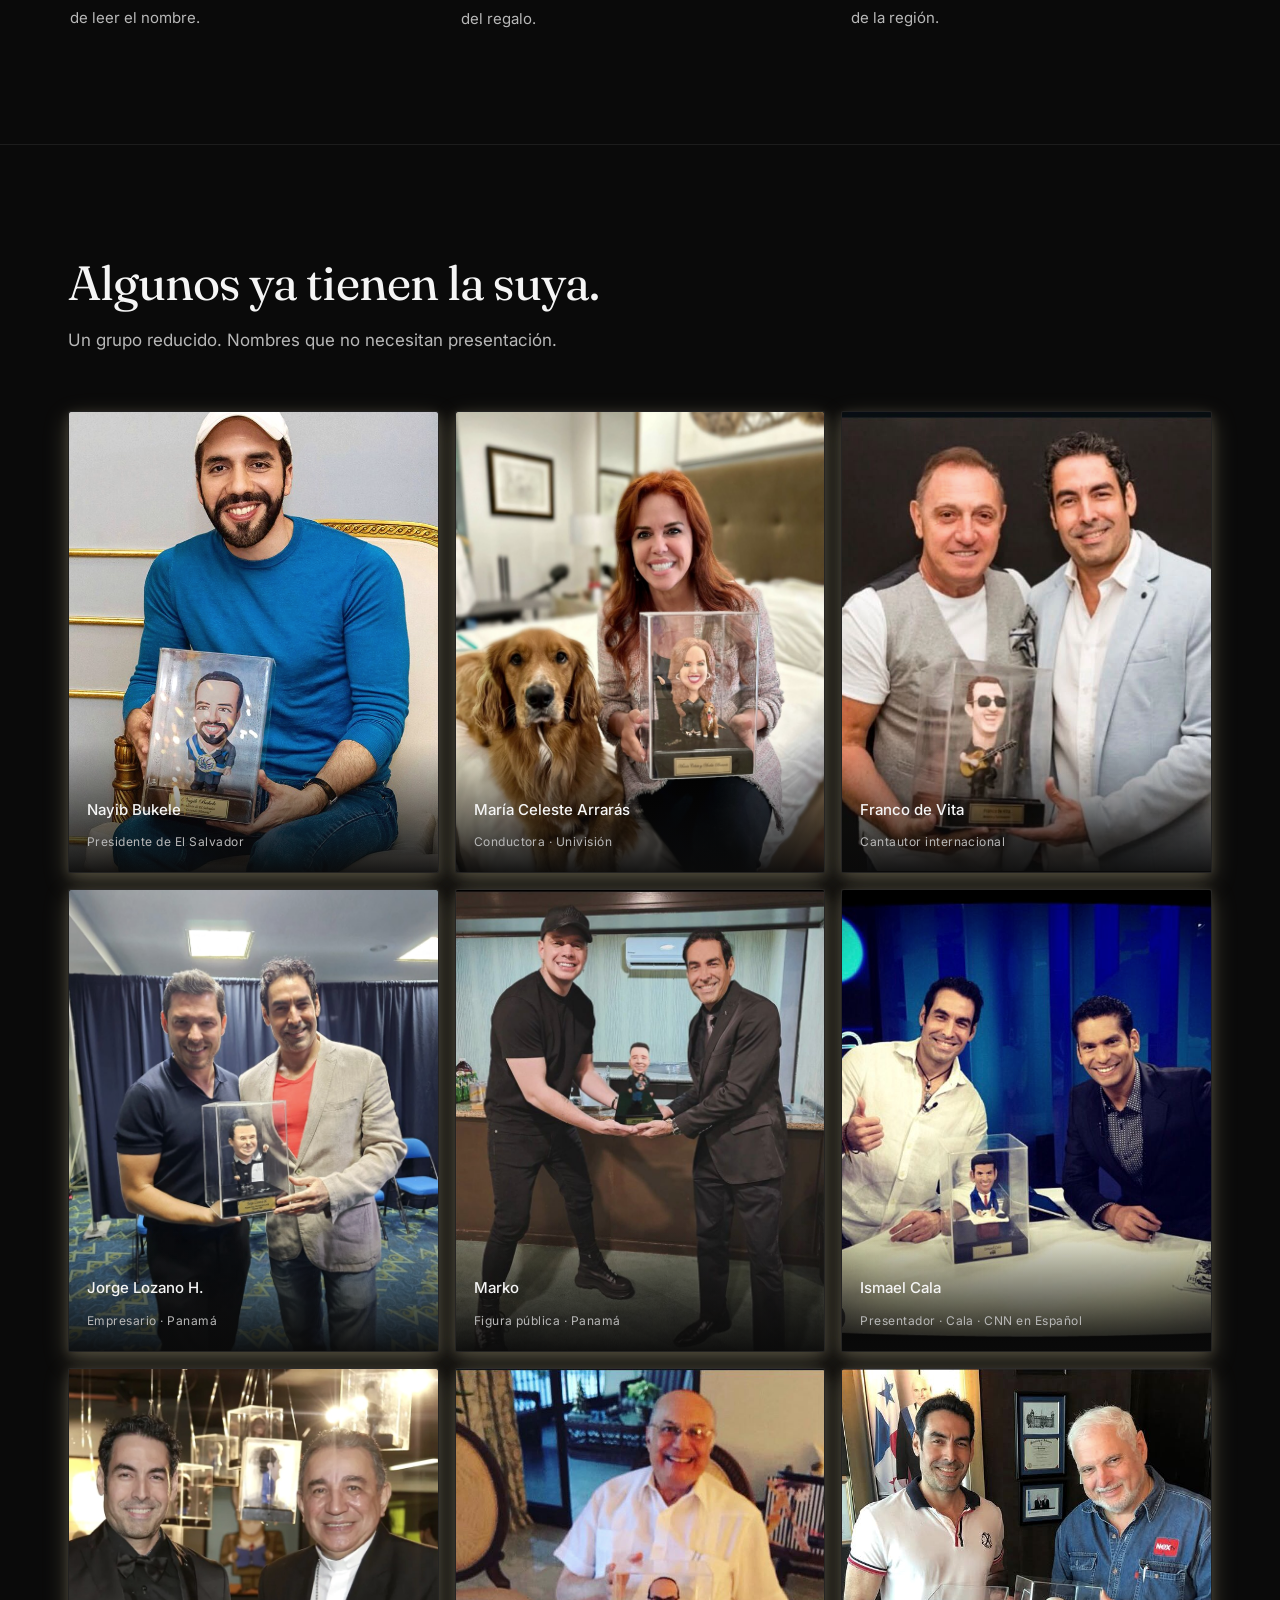
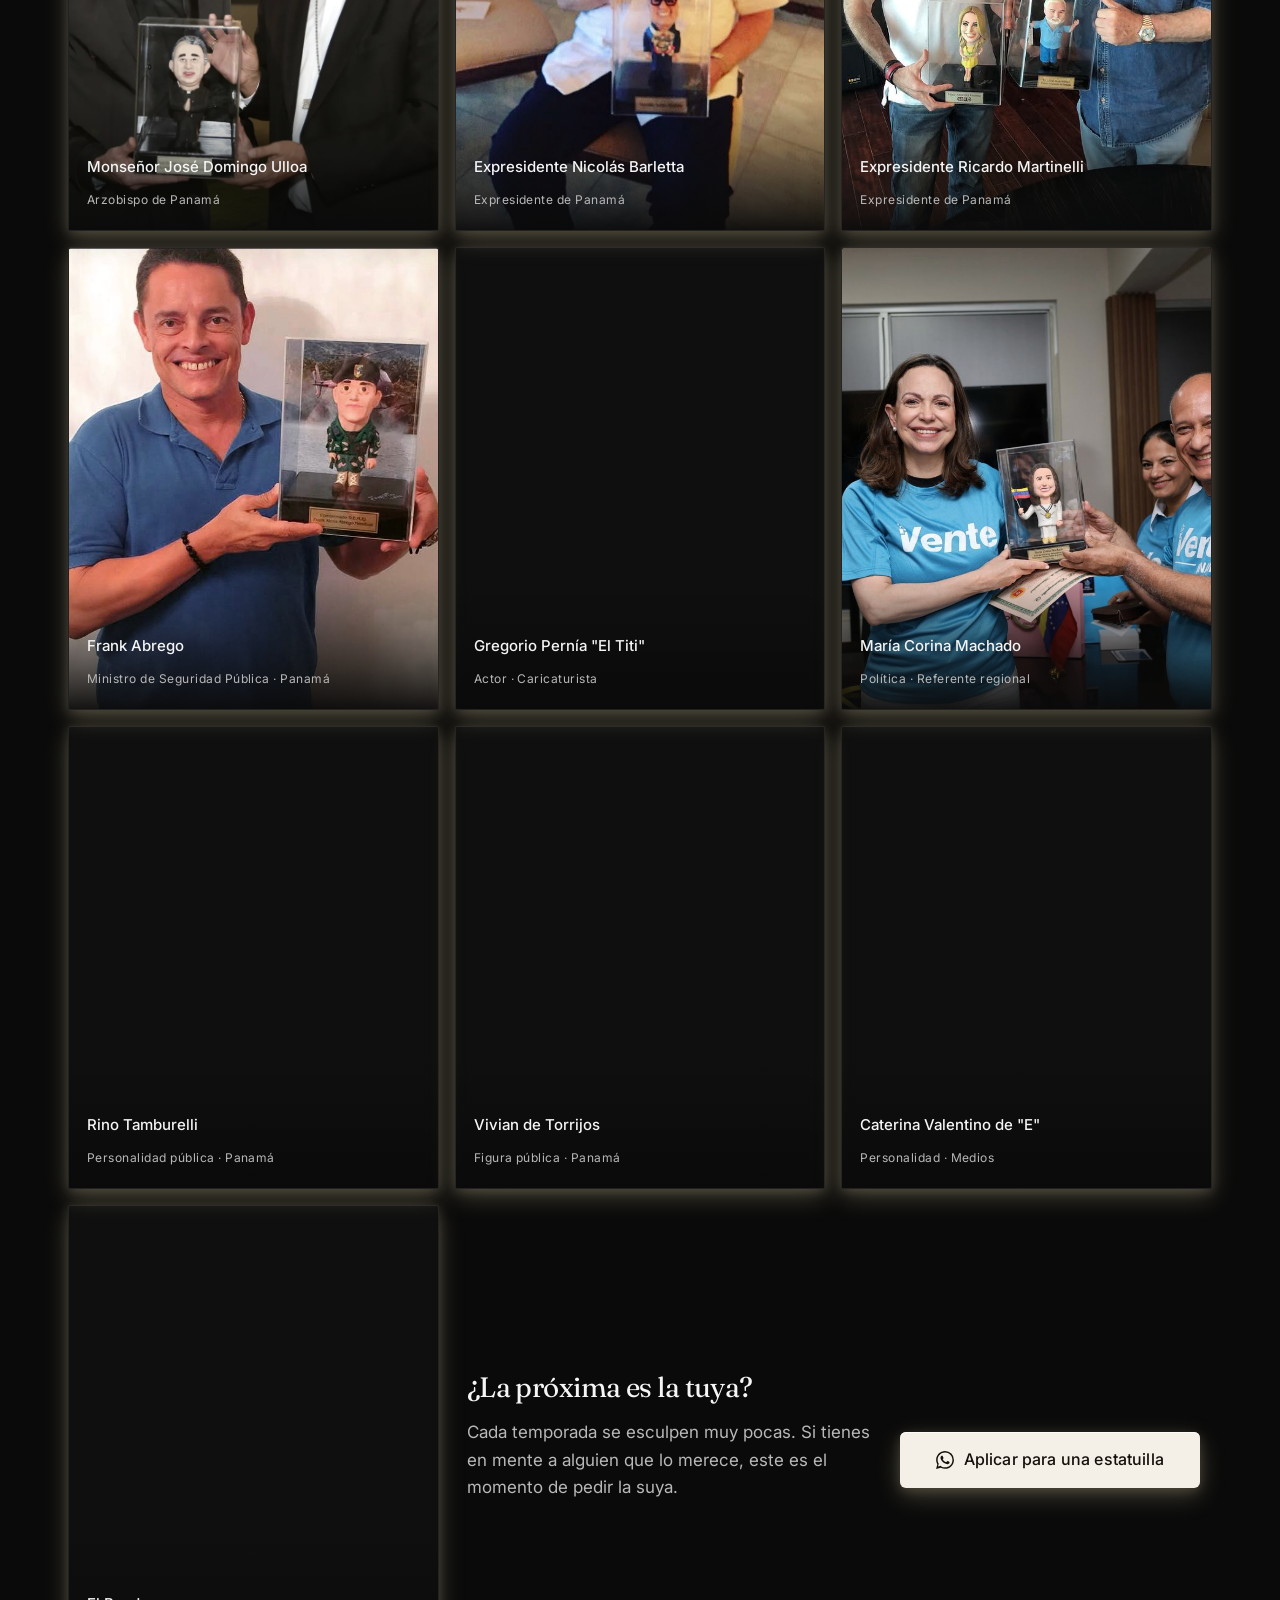
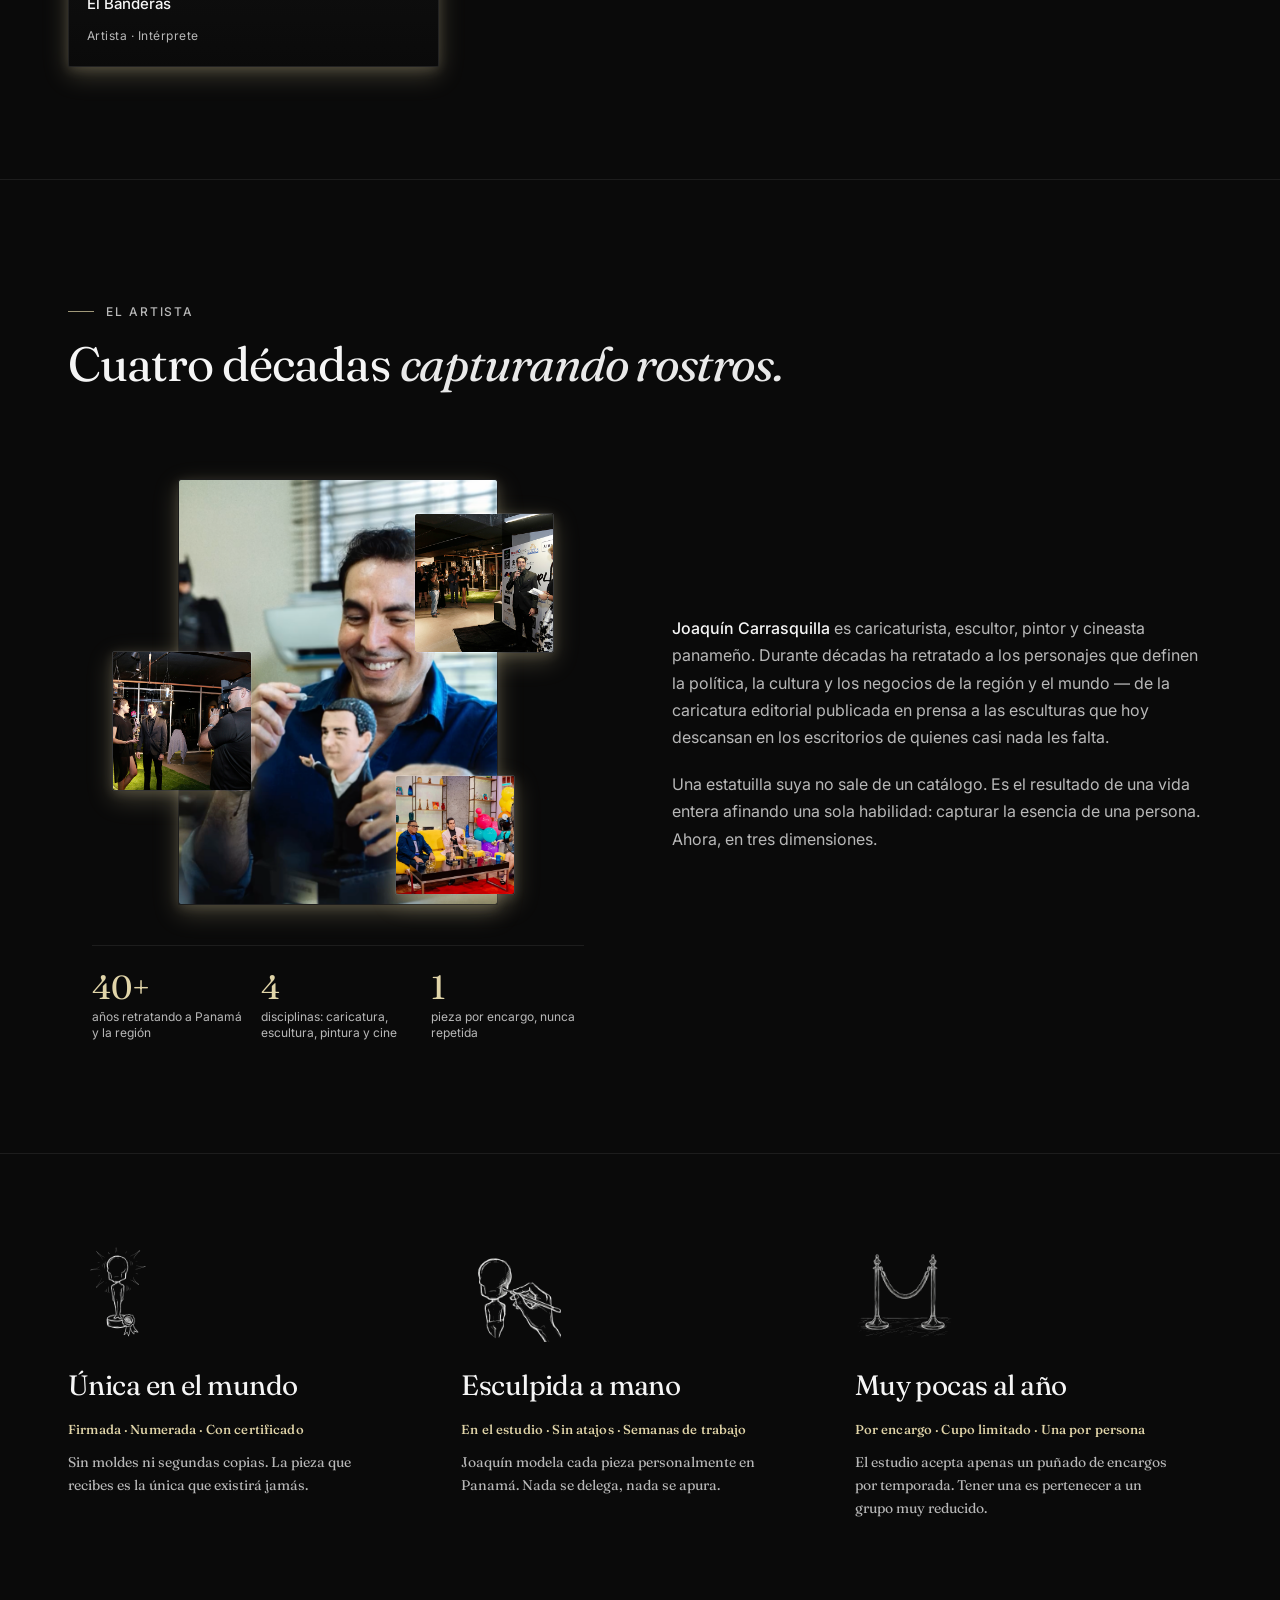
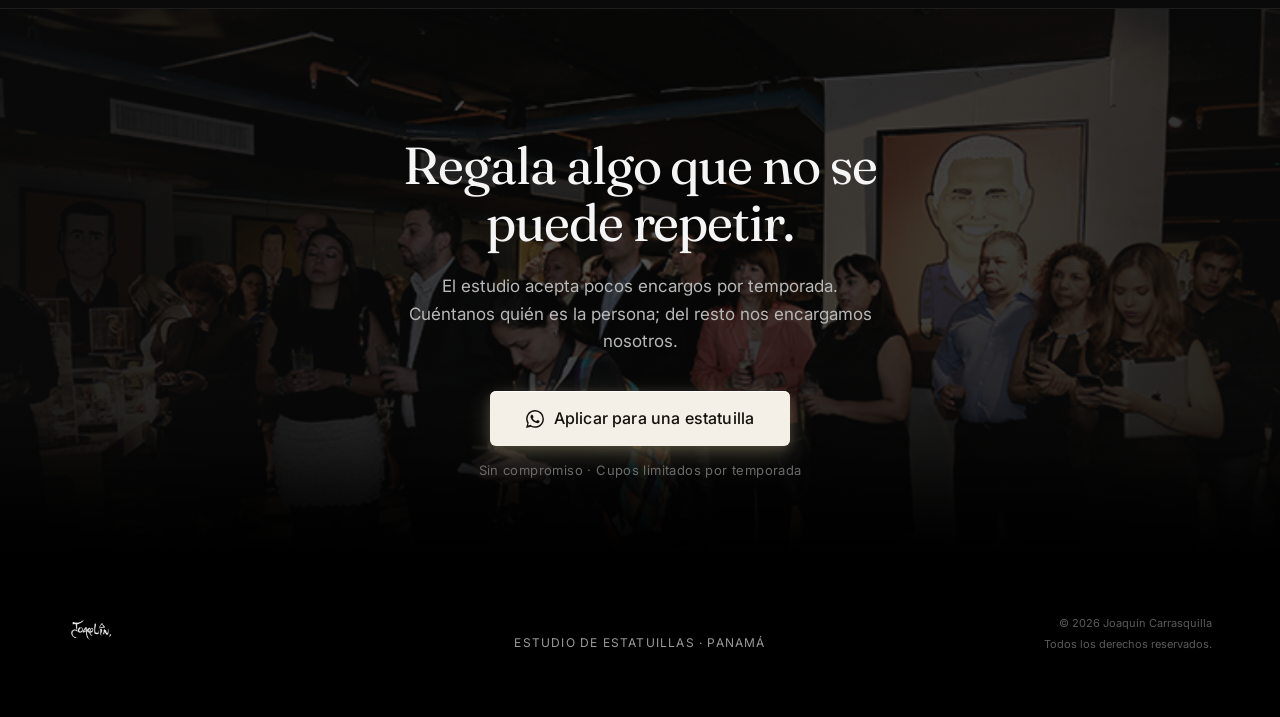
==== commit ae9cdd3c: "Shrink desktop logo; restore previous mobile layout - Desktop: keep the centered in-hero logo but ma" ====
--- a/index.html
+++ b/index.html
@@ -16,6 +16,15 @@
   <link rel="stylesheet" href="styles.css" />
 </head>
 <body class="page-whatsapp">
+
+  <!-- HEADER (shown on mobile/tablet; desktop uses the in-hero logo) -->
+  <header class="site-header site-header--mobilelogo">
+    <div class="header-inner">
+      <a class="logo" href="#top" aria-label="Joaquín Carrasquilla — inicio">
+        <img src="assets/logo.png" alt="Joaquín Carrasquilla" width="320" height="88" fetchpriority="high" decoding="async" />
+      </a>
+    </div>
+  </header>
 
   <!-- HERO -->
   <section id="top" class="hero" aria-label="Presentación">
--- a/styles.css
+++ b/styles.css
@@ -263,16 +263,21 @@
   font-size: 14px;
 }
 
-/* Logo lives inside the hero content, centered and fluid */
+/* On desktop the header logo is hidden — the in-hero logo is used instead */
+.site-header--mobilelogo {
+  display: none;
+}
+
+/* Desktop: logo lives inside the hero content, centered and small */
 .hero-content .logo {
   display: block;
   width: 100%;
-  margin: 0 0 22px;
+  margin: 0 0 20px;
   text-align: center;
 }
 
 .hero-content .logo img {
-  width: clamp(220px, 60%, 340px);
+  width: clamp(130px, 12vw, 170px);
   height: auto;
   margin: 0 auto;
   display: block;
@@ -1979,8 +1984,16 @@
 
 /* ---------- Responsive ---------- */
 @media (max-width: 960px) {
-  /* Centered, no offset below desktop */
+  /* Mobile/tablet: use the header logo, hide the in-hero one */
   :root { --header-h: 104px; }
+
+  .site-header--mobilelogo {
+    display: block;
+  }
+
+  .hero-content .logo {
+    display: none;
+  }
 
   .header-inner {
     justify-content: center;
@@ -2060,12 +2073,12 @@
 
   .hero-content {
     grid-column: auto;
-    order: 1;
+    order: 2;
   }
 
   .hero-carousel {
     grid-column: auto;
-    order: 2;
+    order: 1;
   }
 
   .story-intro {
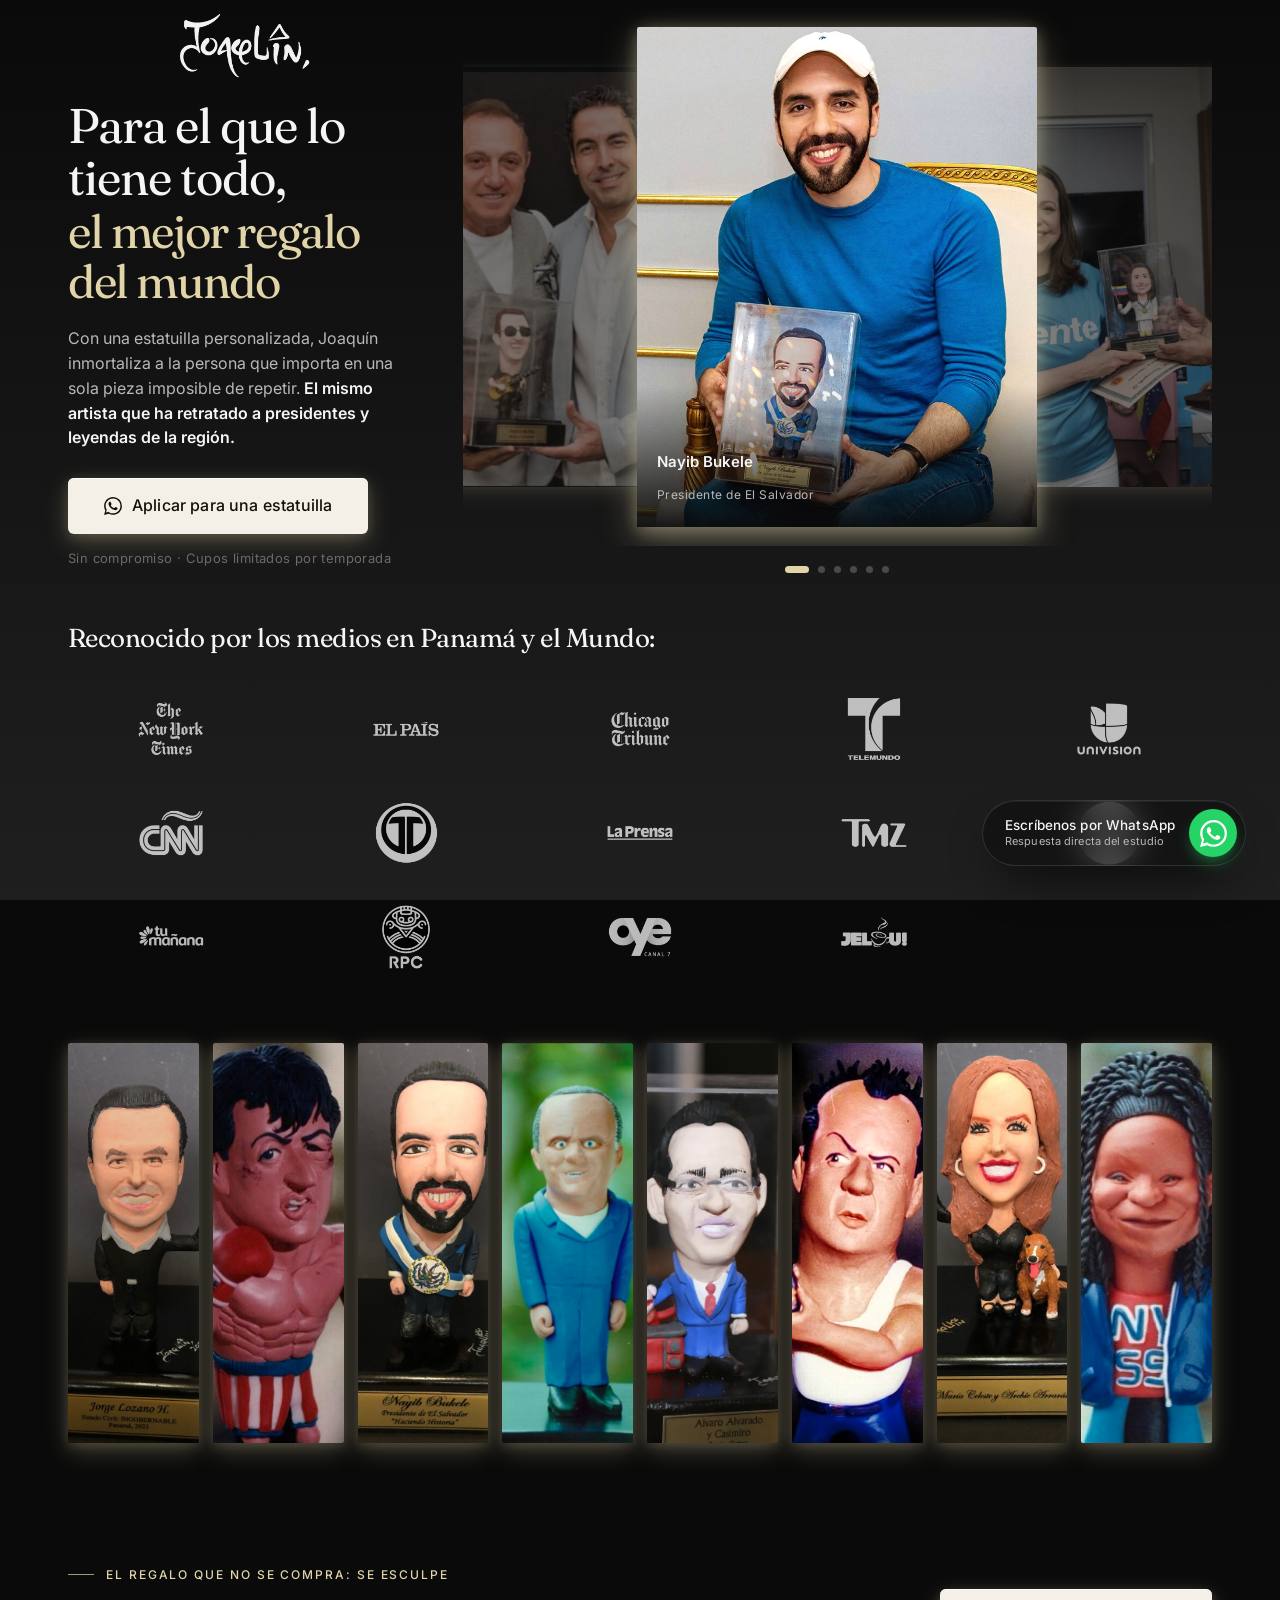
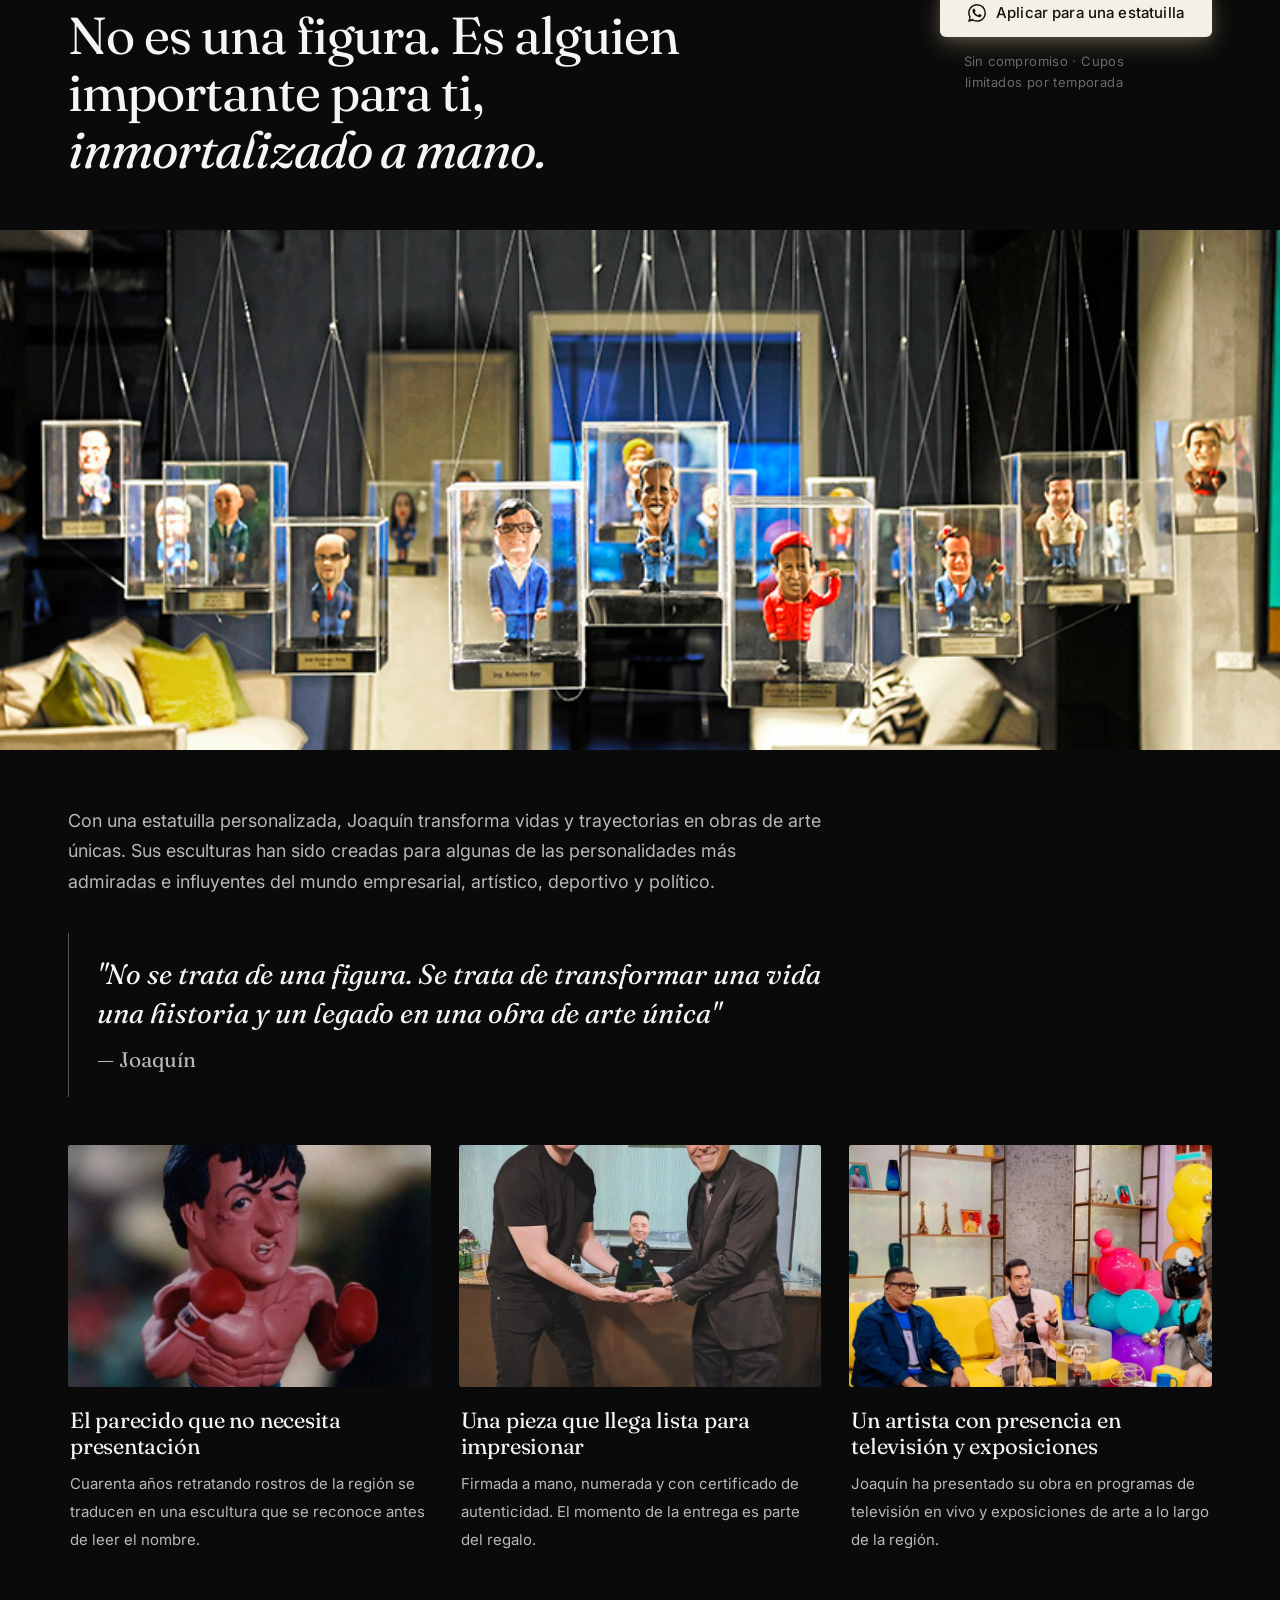
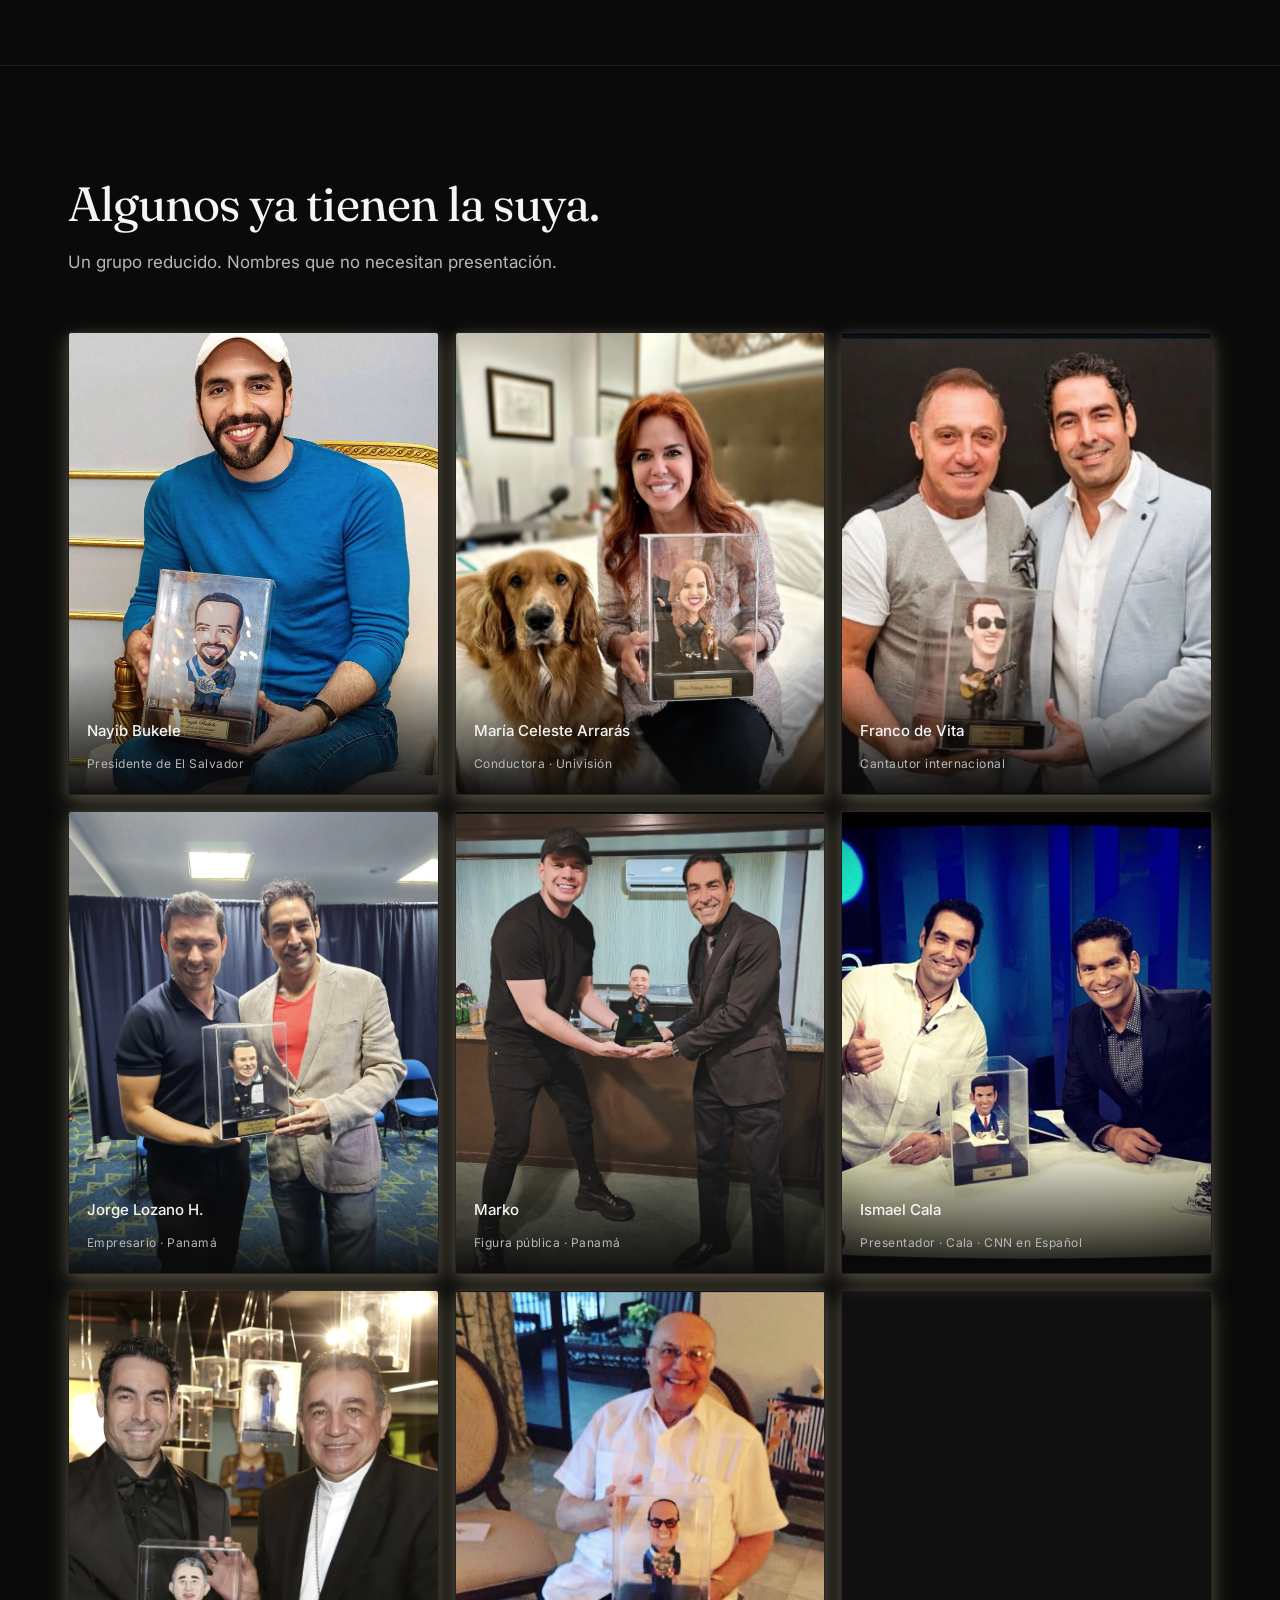
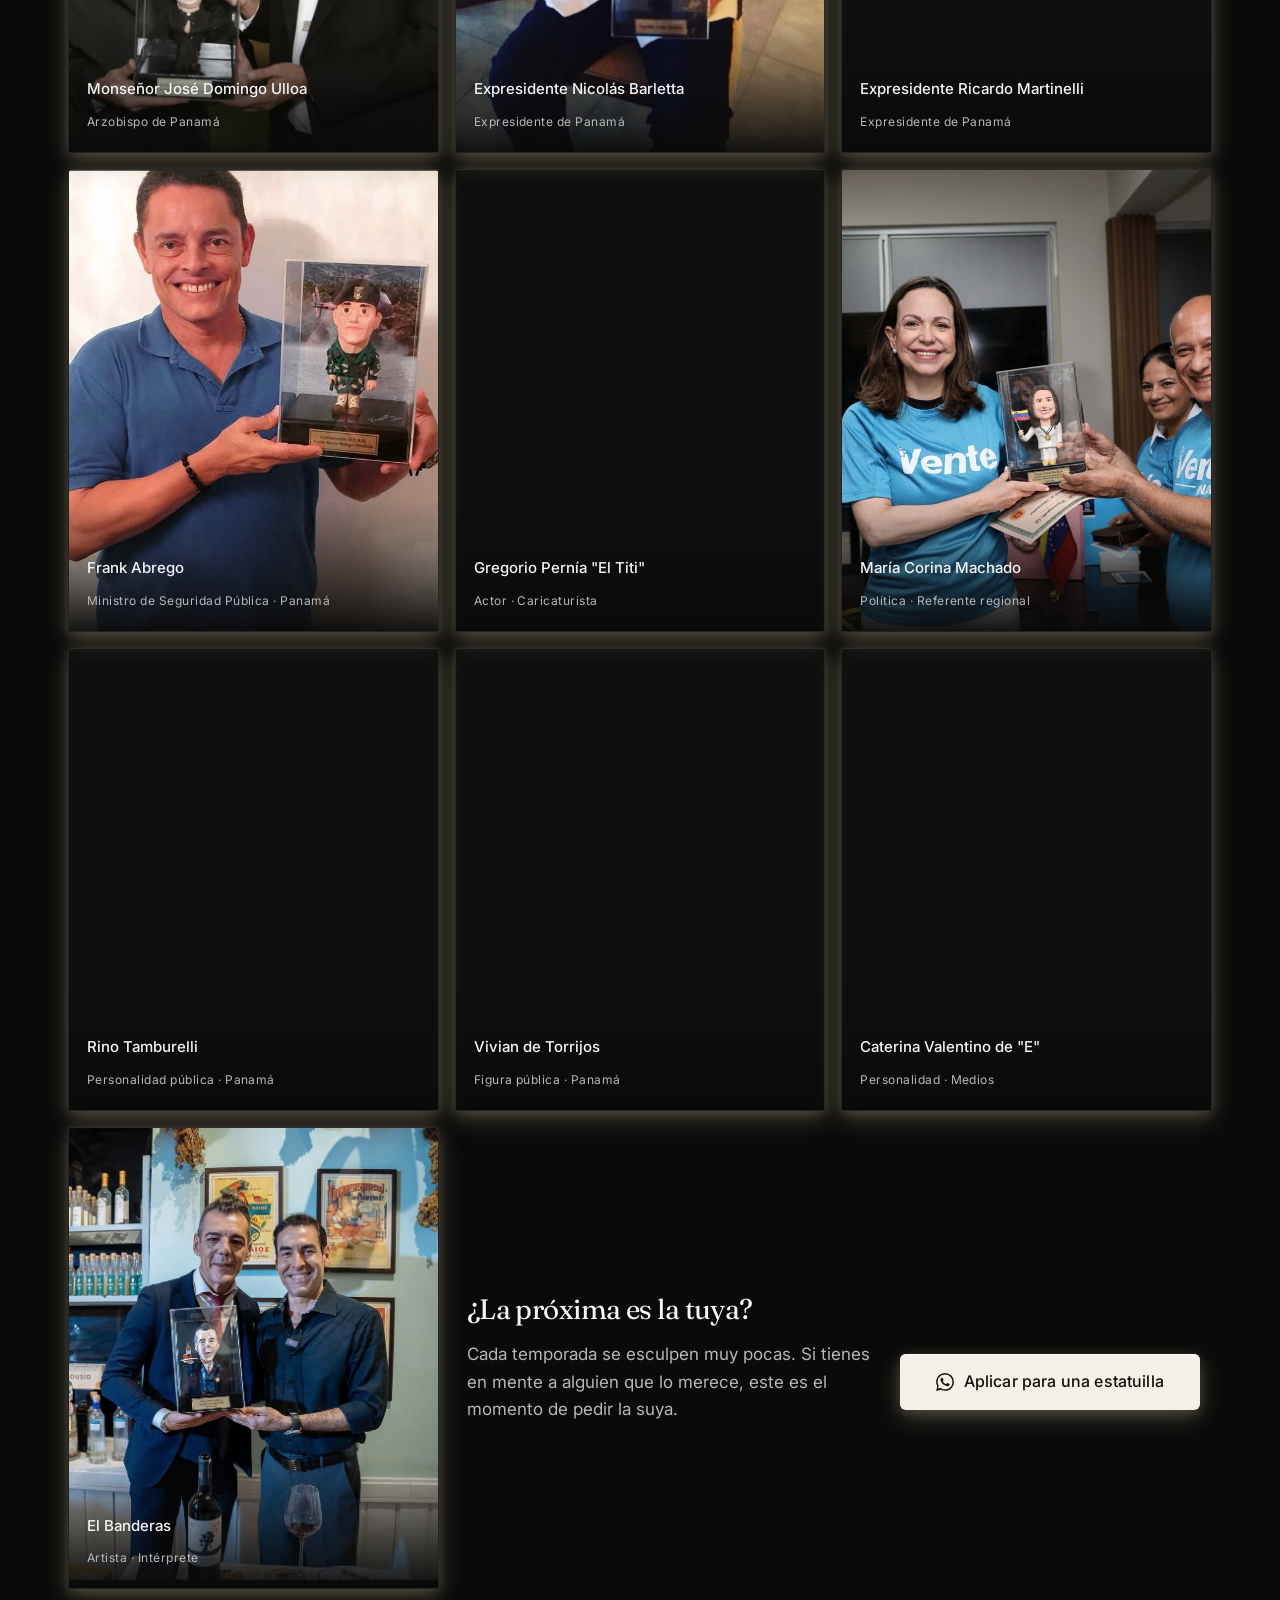
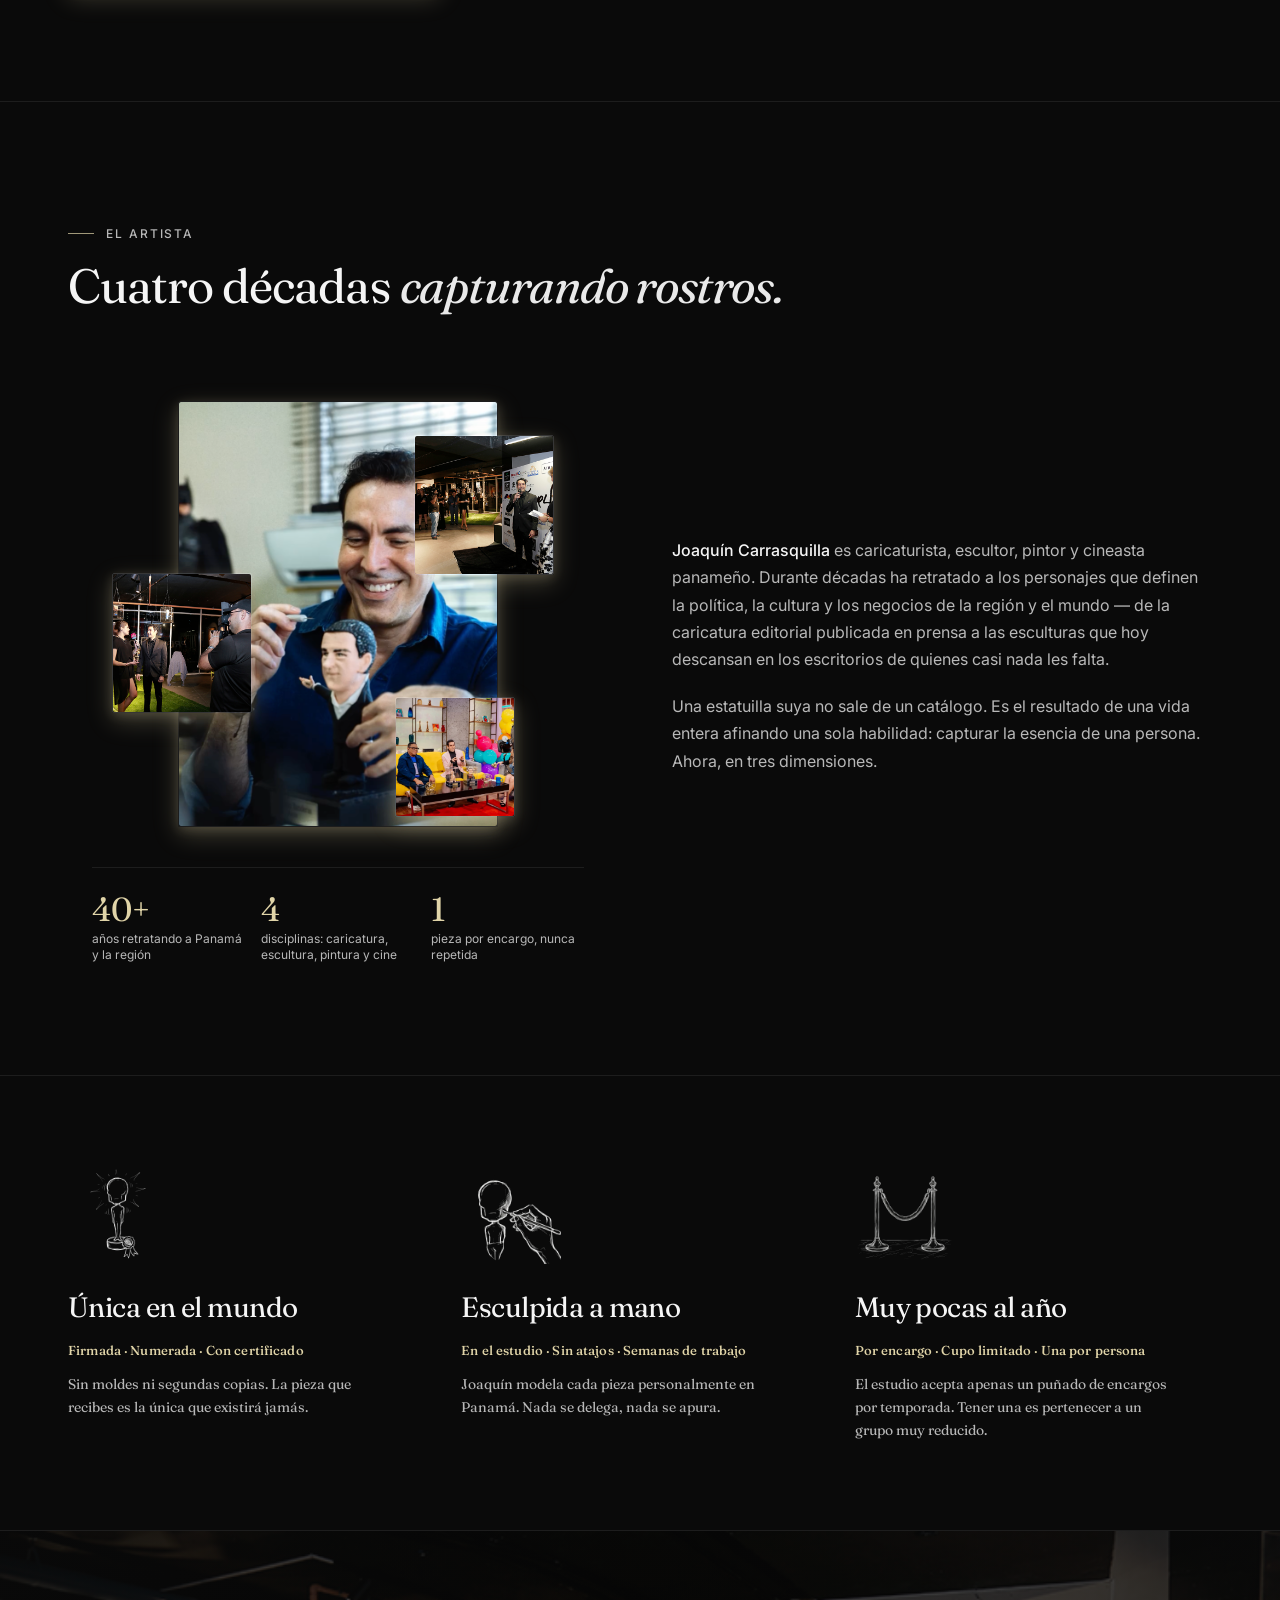
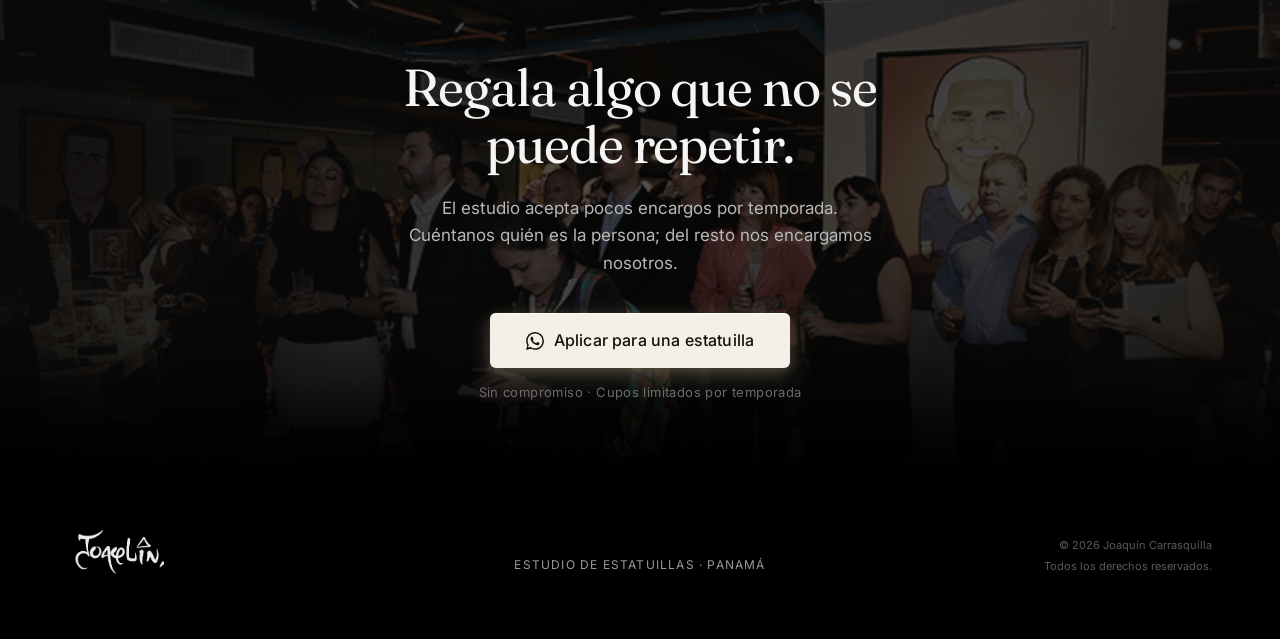
==== commit 61093e11: "Use new horizontal logo; fix logo stretching - Switch all logo instances to assets/logo-3.png (true " ====
--- a/index.html
+++ b/index.html
@@ -21,7 +21,7 @@
   <header class="site-header site-header--mobilelogo">
     <div class="header-inner">
       <a class="logo" href="#top" aria-label="Joaquín Carrasquilla — inicio">
-        <img src="assets/logo.png" alt="Joaquín Carrasquilla" width="320" height="88" fetchpriority="high" decoding="async" />
+        <img src="assets/logo-3.png" alt="Joaquín Carrasquilla" width="281" height="126" fetchpriority="high" decoding="async" />
       </a>
     </div>
   </header>
@@ -31,7 +31,7 @@
     <div class="hero-inner container">
       <div class="hero-content">
         <a class="logo" href="#top" aria-label="Joaquín Carrasquilla — inicio">
-          <img src="assets/logo.png" alt="Joaquín Carrasquilla" width="320" height="88" fetchpriority="high" decoding="async" />
+          <img src="assets/logo-3.png" alt="Joaquín Carrasquilla" width="281" height="126" fetchpriority="high" decoding="async" />
         </a>
         <h1 class="hero-title">
           Para el que lo tiene todo,<br />
@@ -490,7 +490,7 @@
       <div class="container site-footer__inner">
         <div class="site-footer__grid">
           <div class="site-footer__logo">
-            <img src="assets/logo.png" alt="Joaquín Carrasquilla" width="180" height="50" loading="lazy" decoding="async" />
+            <img src="assets/logo-3.png" alt="Joaquín Carrasquilla" width="180" height="81" loading="lazy" decoding="async" />
           </div>
           <div class="site-footer__center">
             <p>Estudio de estatuillas · Panamá</p>
--- a/styles.css
+++ b/styles.css
@@ -1985,7 +1985,7 @@
 /* ---------- Responsive ---------- */
 @media (max-width: 960px) {
   /* Mobile/tablet: use the header logo, hide the in-hero one */
-  :root { --header-h: 104px; }
+  :root { --header-h: 80px; }
 
   .site-header--mobilelogo {
     display: block;
@@ -2000,7 +2000,7 @@
   }
 
   .logo img {
-    height: 96px;
+    height: 60px;
     transform: none;
   }
 
@@ -2141,7 +2141,7 @@
 }
 
 @media (max-width: 640px) {
-  :root { --header-h: 66px; }
+  :root { --header-h: 64px; }
 
   .container {
     padding-left: 20px;
@@ -2270,7 +2270,7 @@
   }
 
   .logo img {
-    height: 78px;
+    height: 50px;
   }
 
   .btn-header {
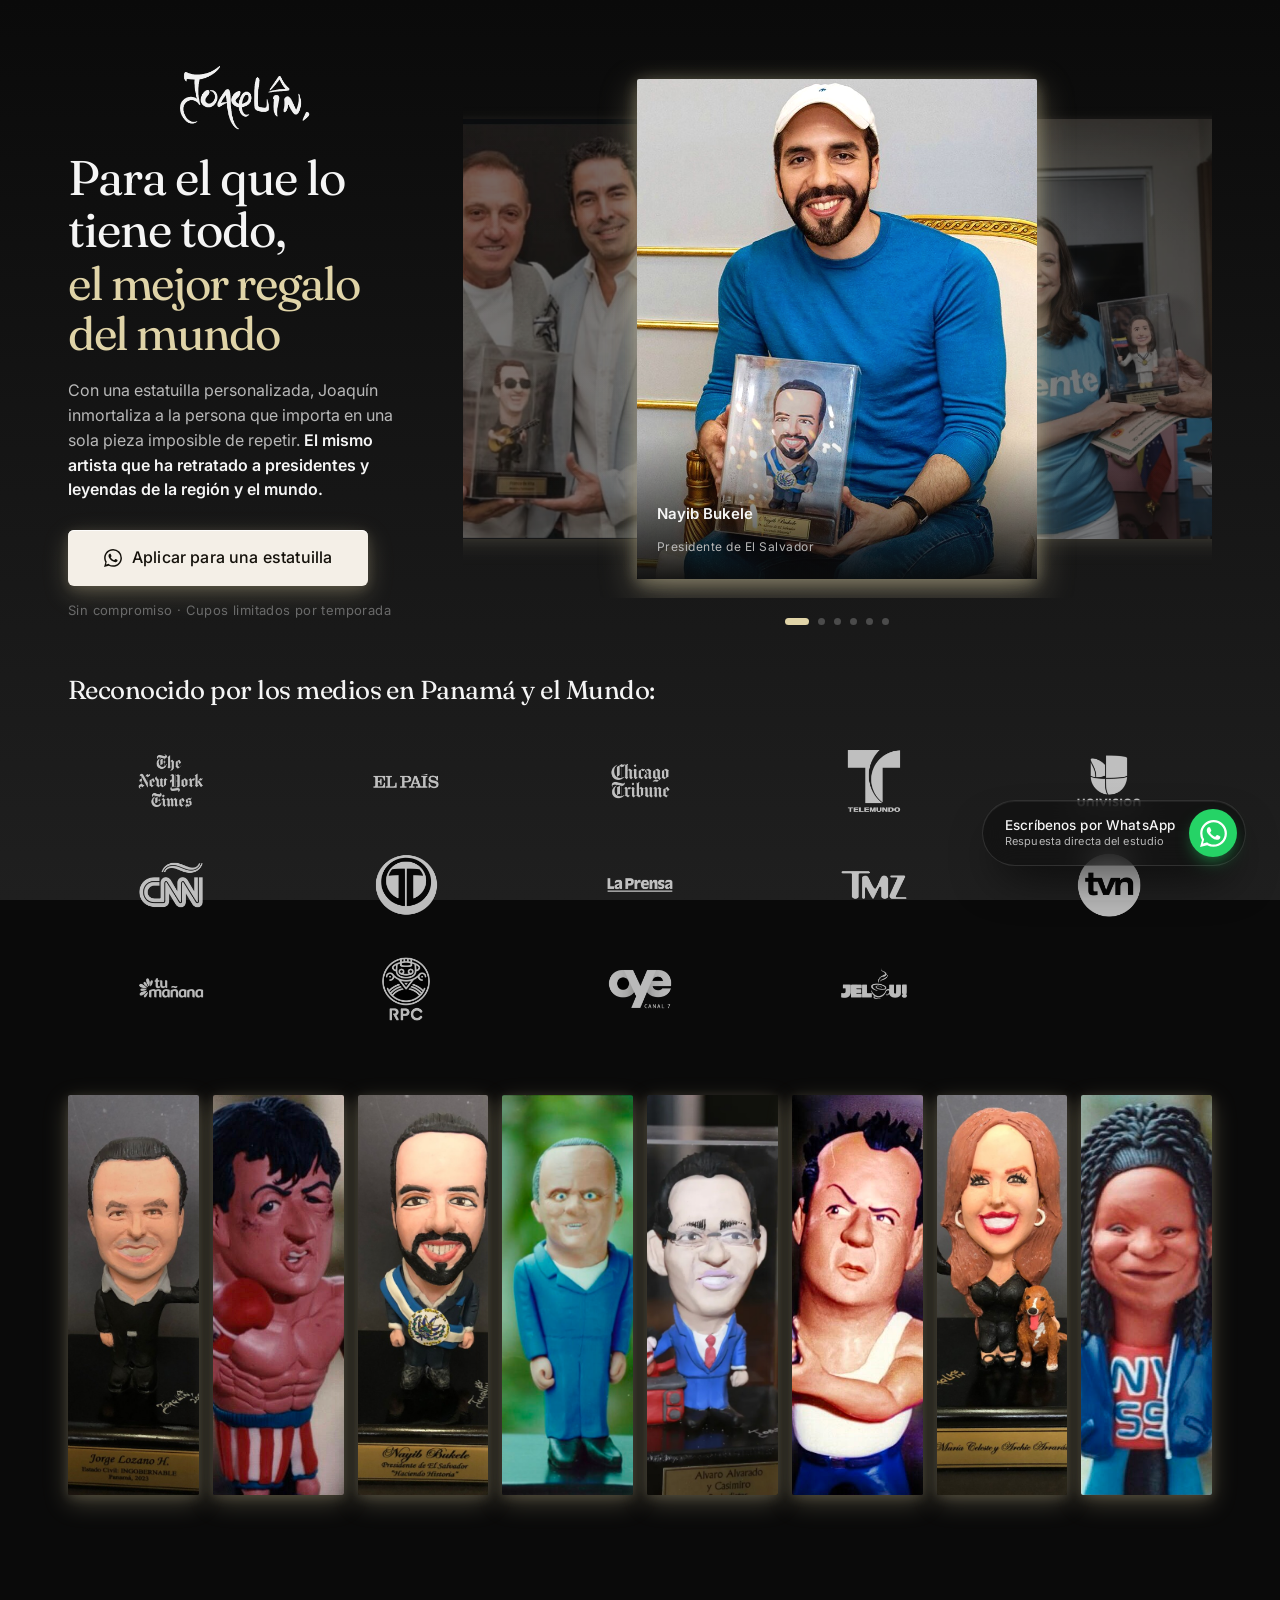
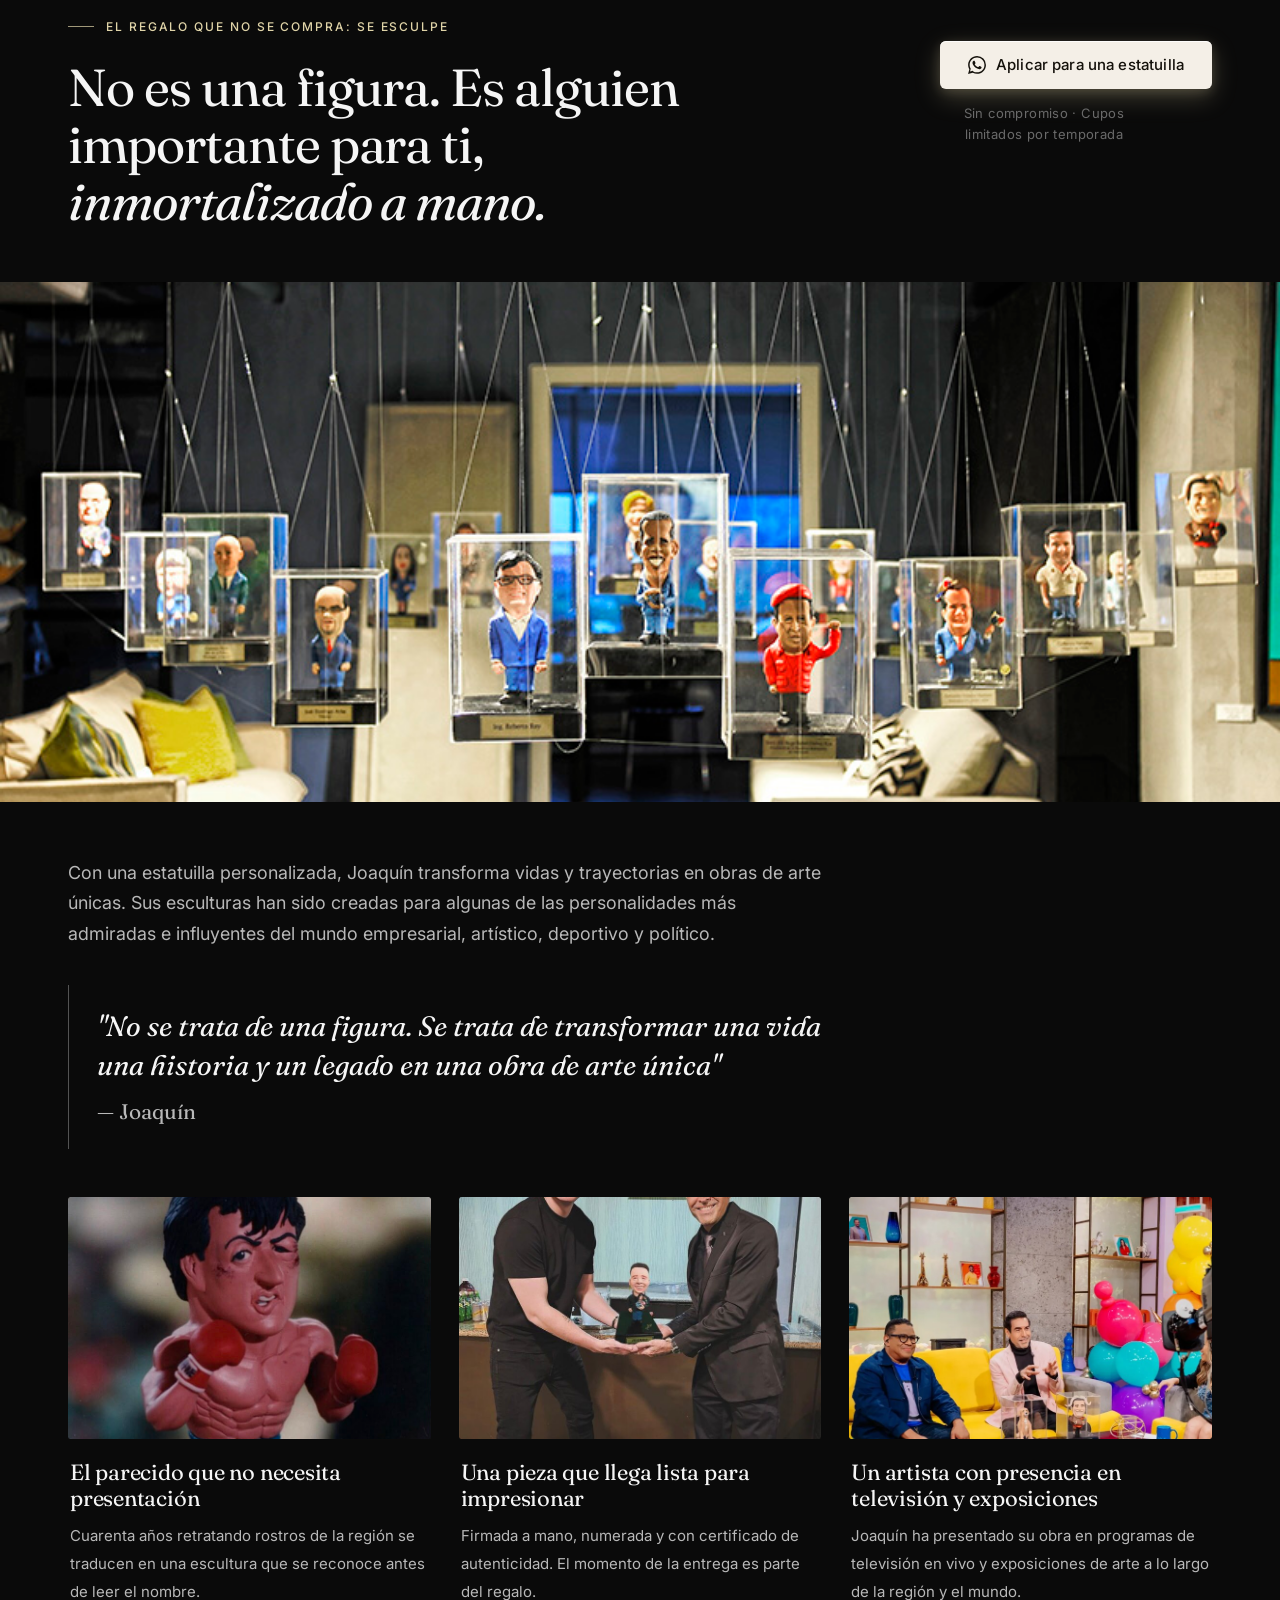
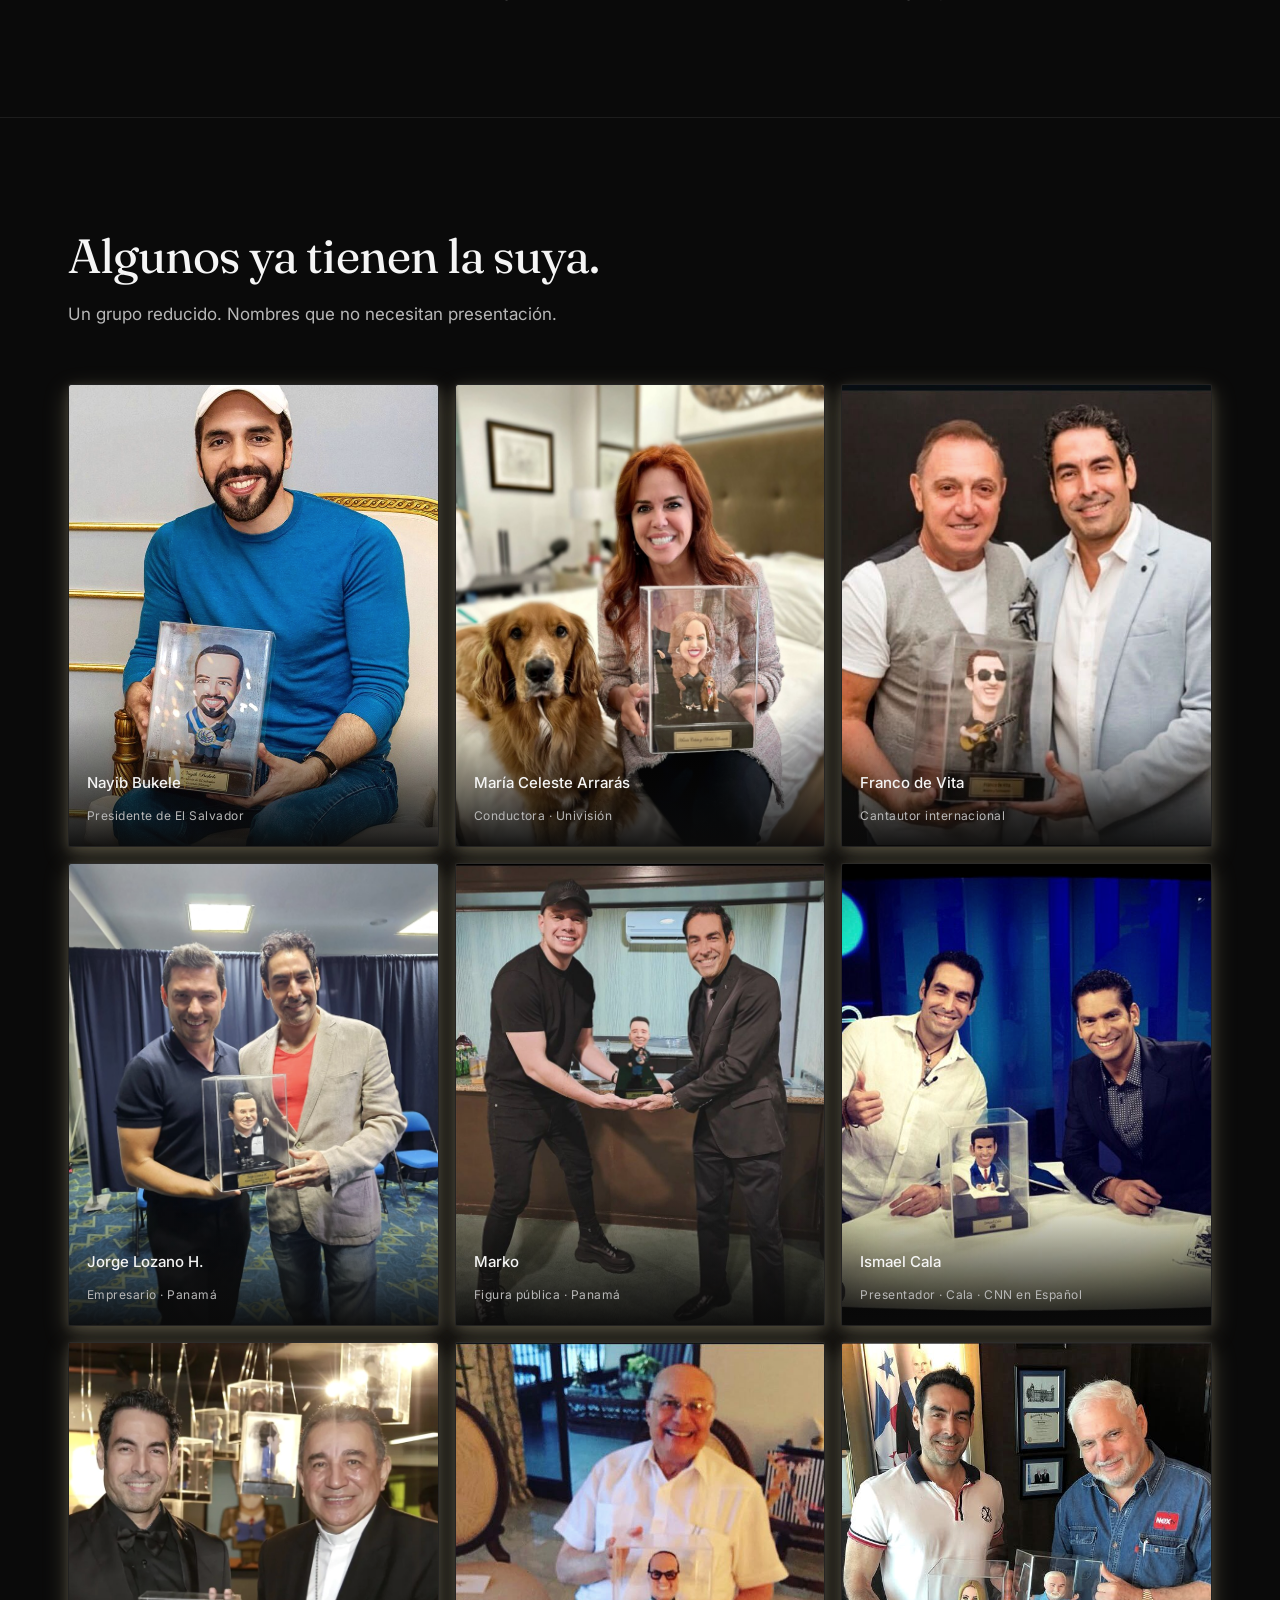
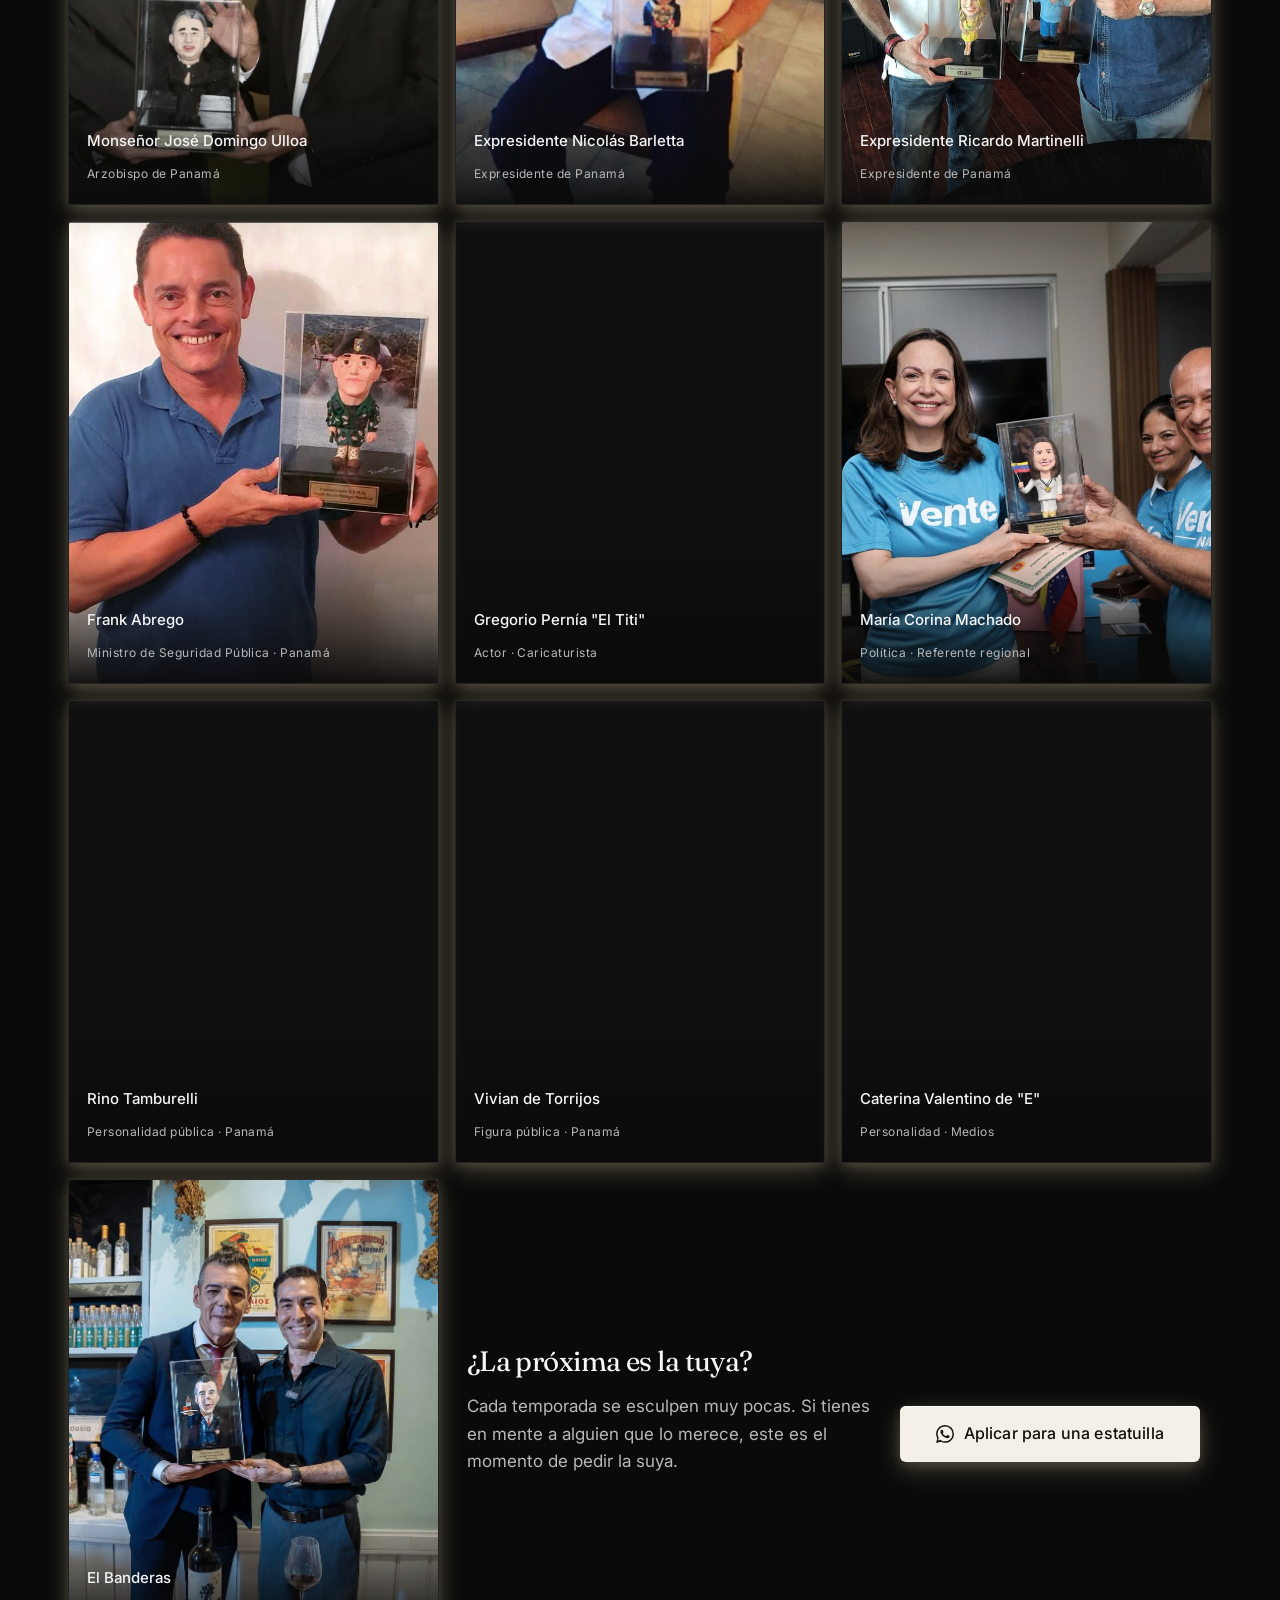
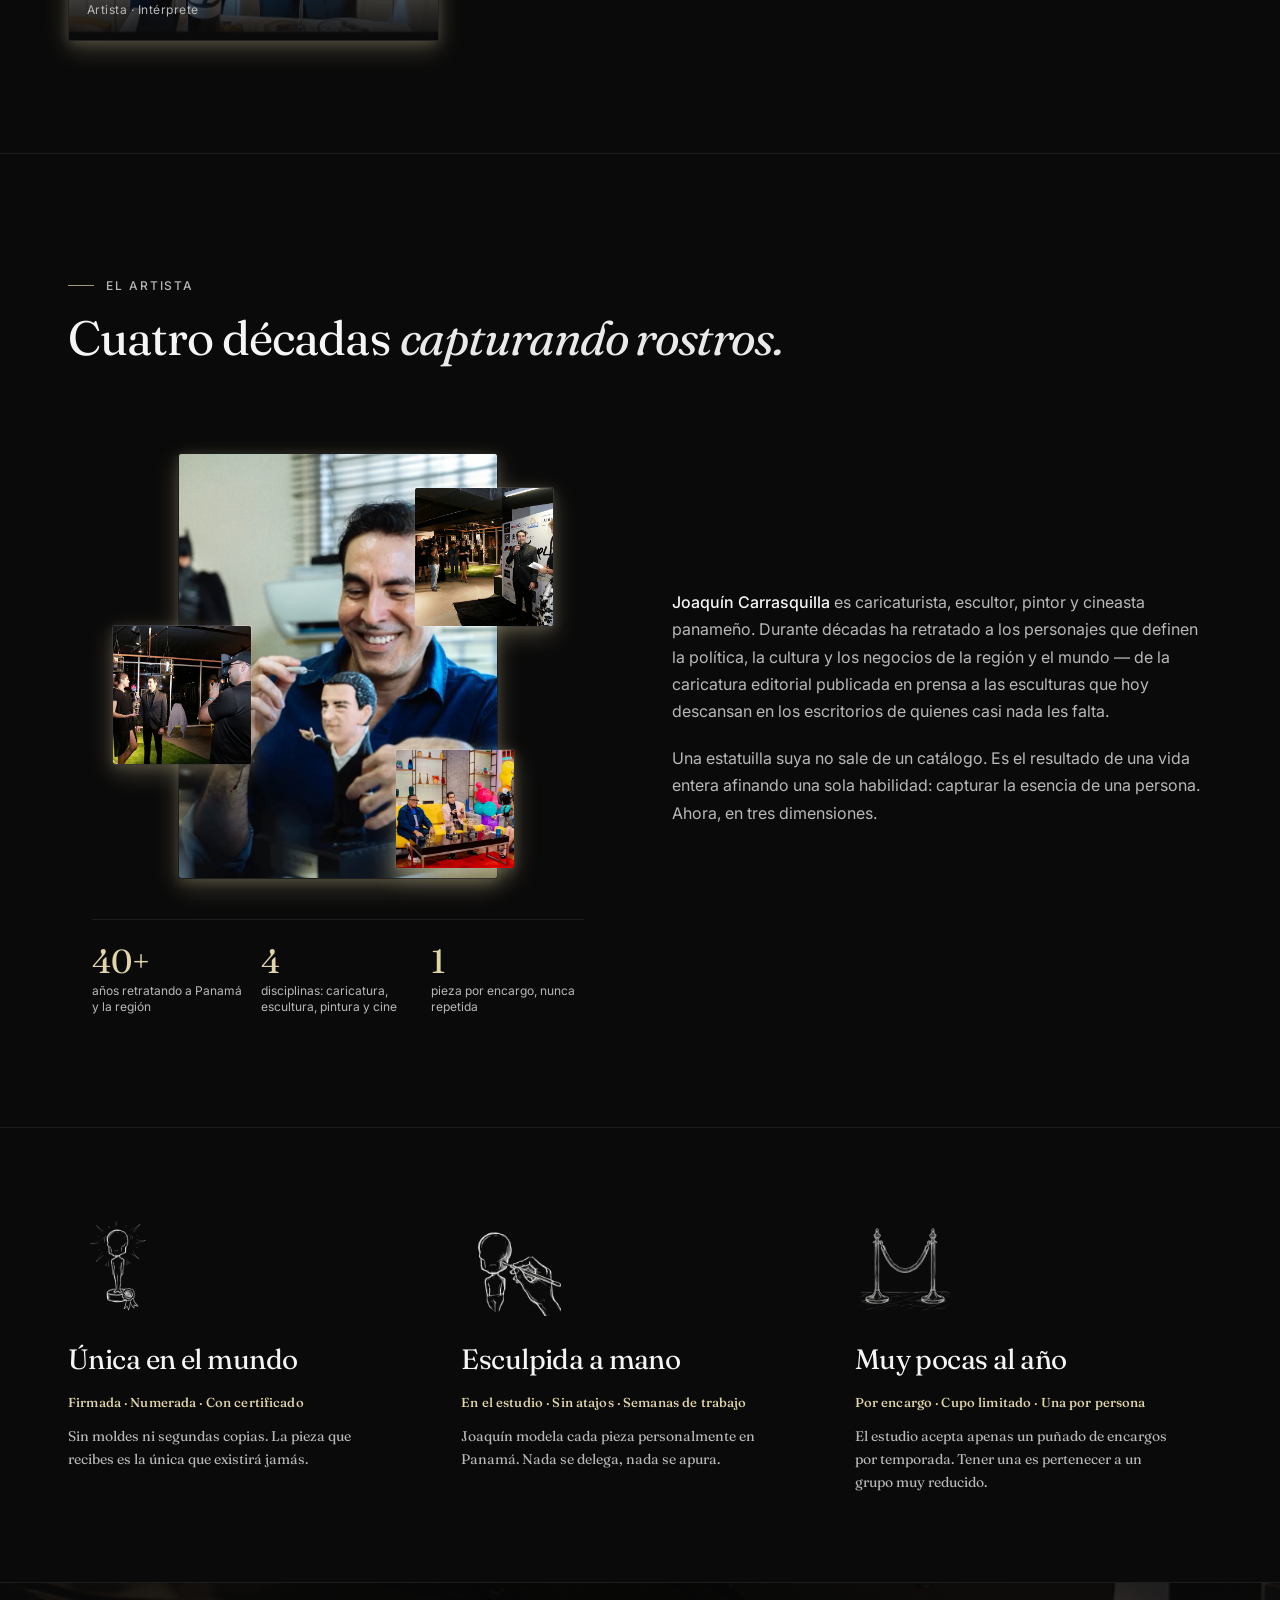
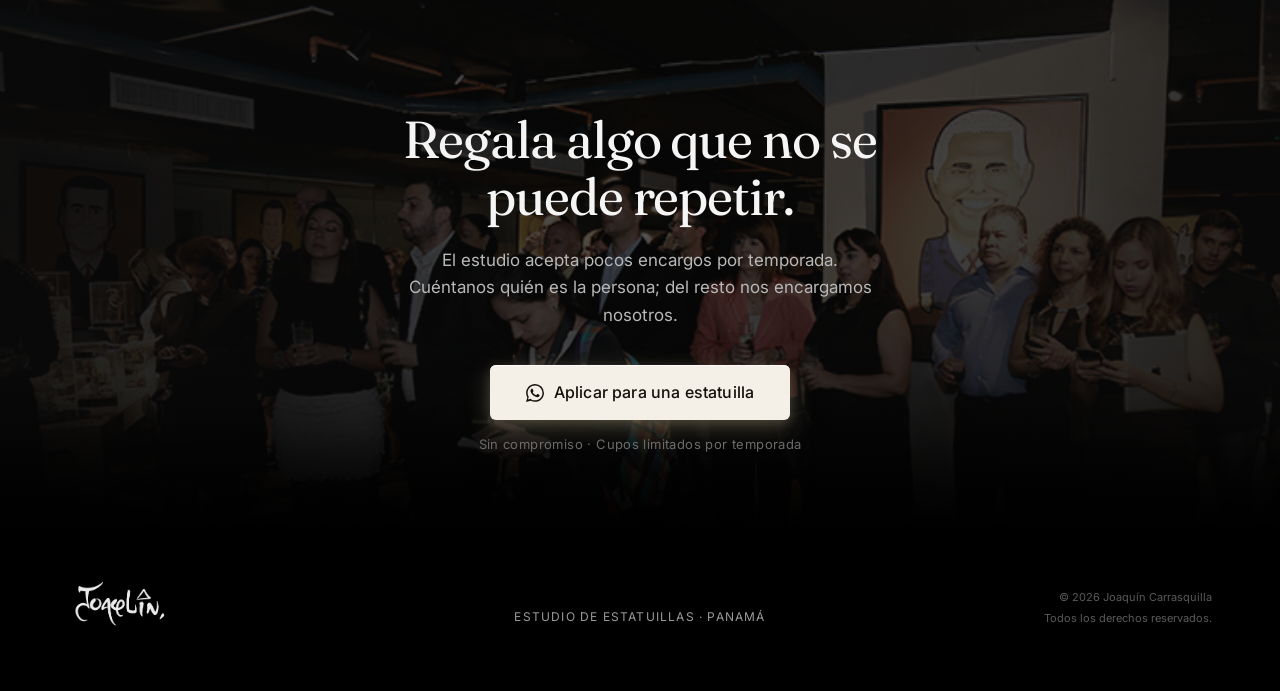
==== commit 8c6c55a6: "Update text: "región" → "región y el mundo" on hero and artist section Updated two key sections to r" ====
--- a/index.html
+++ b/index.html
@@ -40,7 +40,7 @@
         <p class="hero-sub">
           Con una estatuilla personalizada, Joaquín inmortaliza a la persona que importa
           en una sola pieza imposible de repetir.
-          <strong>El mismo artista que ha retratado a presidentes y leyendas de la región.</strong>
+          <strong>El mismo artista que ha retratado a presidentes y leyendas de la región y el mundo.</strong>
         </p>
         <a class="btn btn-hero" href="https://wa.me/50760000000?text=Hola%2C%20me%20interesa%20encargar%20una%20estatuilla%20personalizada%20con%20Joaqu%C3%ADn%20Carrasquilla." target="_blank" rel="noopener">
           <span class="btn-label">Aplicar para una estatuilla</span>
@@ -198,7 +198,7 @@
           </div>
           <div class="story-point__copy">
             <strong>Un artista con presencia en televisión y exposiciones</strong>
-            <span>Joaquín ha presentado su obra en programas de televisión en vivo y exposiciones de arte a lo largo de la región.</span>
+            <span>Joaquín ha presentado su obra en programas de televisión en vivo y exposiciones de arte a lo largo de la región y el mundo.</span>
           </div>
         </li>
       </ul>
--- a/styles.css
+++ b/styles.css
@@ -293,6 +293,13 @@
   overflow: hidden;
 }
 
+/* Desktop has no header bar, so give the hero breathing room at the top */
+@media (min-width: 961px) {
+  .hero {
+    padding-top: 60px;
+  }
+}
+
 .hero-inner {
   display: grid;
   grid-template-columns: repeat(3, minmax(0, 1fr));
@@ -2001,6 +2008,7 @@
 
   .logo img {
     height: 60px;
+    width: auto;
     transform: none;
   }
 
@@ -2271,6 +2279,7 @@
 
   .logo img {
     height: 50px;
+    width: auto;
   }
 
   .btn-header {
